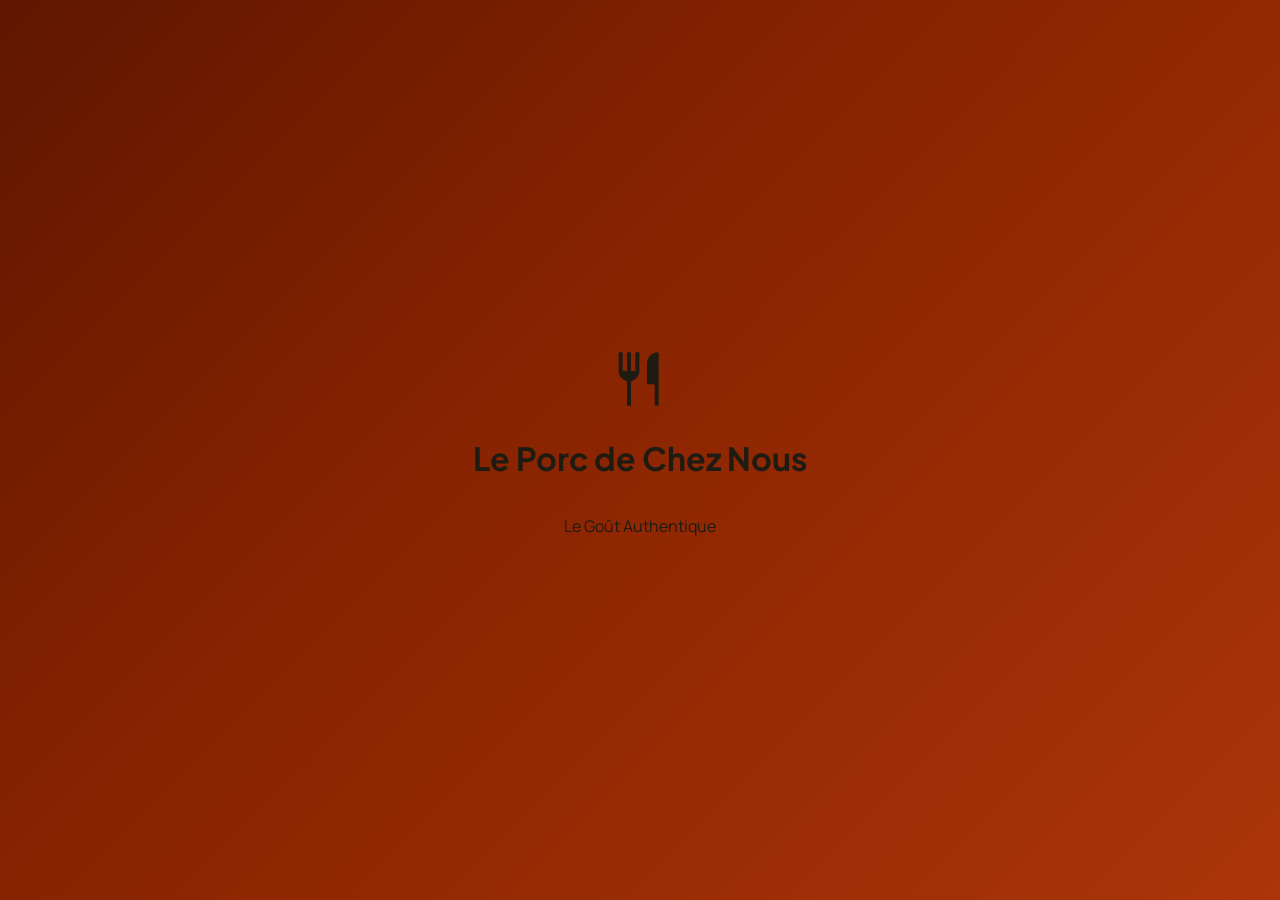
==== index.html @ 61e71902 "🚀 Le Porc de Chez Nous — Site e-commerce complet - Page d'accueil avec vidéo hero, preuve sociale - " ====
<!DOCTYPE html>
<html class="light" lang="fr">
<head>
<meta charset="utf-8"/>
<meta content="width=device-width, initial-scale=1.0, viewport-fit=cover" name="viewport"/>
<title>Le Porc de Chez Nous — Restaurant de Porc Grillé à Abidjan | Livraison Rapide</title>
<meta name="description" content="Le Porc de Chez Nous, le meilleur restaurant de viande de porc à Abidjan. Porc grillé, braisé, frit. Commandez en ligne et faites-vous livrer en 45 min."/>
<meta name="keywords" content="porc grillé Abidjan, restaurant porc, braisé, frit, livraison Abidjan, Le Porc de Chez Nous, cuisine ivoirienne"/>
<meta name="author" content="Le Porc de Chez Nous"/>
<meta name="robots" content="index, follow"/>
<link rel="canonical" href="https://leporcdenouci.ci"/>

<!-- Open Graph / Facebook -->
<meta property="og:type" content="website"/>
<meta property="og:url" content="https://leporcdenouci.ci"/>
<meta property="og:title" content="Le Porc de Chez Nous — Le Meilleur Porc Grillé d'Abidjan"/>
<meta property="og:description" content="Commandez nos spécialités de porc grillé, braisé et frit. Livraison rapide à Abidjan."/>
<meta property="og:image" content="https://lh3.googleusercontent.com/aida-public/[base64]"/>
<meta property="og:locale" content="fr_CI"/>

<!-- Twitter Card -->
<meta name="twitter:card" content="summary_large_image"/>
<meta name="twitter:title" content="Le Porc de Chez Nous — Le Meilleur Porc Grillé d'Abidjan"/>
<meta name="twitter:description" content="Commandez nos spécialités de porc grillé, braisé et frit. Livraison rapide à Abidjan."/>

<!-- PWA -->
<link rel="manifest" href="manifest.json"/>
<meta name="theme-color" content="#5f1600"/>
<meta name="apple-mobile-web-app-capable" content="yes"/>
<meta name="apple-mobile-web-app-status-bar-style" content="black-translucent"/>
<link rel="apple-touch-icon" href="data:image/svg+xml,<svg xmlns='http://www.w3.org/2000/svg' viewBox='0 0 100 100'><text y='.9em' font-size='90'>🍖</text></svg>"/>
<link rel="icon" type="image/svg+xml" href="data:image/svg+xml,<svg xmlns='http://www.w3.org/2000/svg' viewBox='0 0 100 100'><text y='.9em' font-size='90'>🍖</text></svg>"/>

<!-- Preconnect -->
<link rel="preconnect" href="https://fonts.googleapis.com"/>
<link rel="preconnect" href="https://fonts.gstatic.com" crossorigin/>
<link rel="preconnect" href="https://lh3.googleusercontent.com"/>
<link rel="preconnect" href="https://images.unsplash.com"/>

<link href="https://fonts.googleapis.com/css2?family=Plus+Jakarta+Sans:wght@400;500;600;700;800&family=Manrope:wght@400;500;600;700&display=swap" rel="stylesheet"/>
<link href="https://fonts.googleapis.com/css2?family=Material+Symbols+Outlined:wght,FILL@100..700,0..1&display=swap" rel="stylesheet"/>
<script src="https://cdn.tailwindcss.com?plugins=forms,container-queries"></script>
<script>
tailwind.config = {
  darkMode: "class",
  theme: {
    extend: {
      colors: {
        "on-secondary-fixed": "#2b1613", "surface-container-low": "#fbf3e4",
        "on-surface": "#1e1b13", "outline": "#827470", "on-secondary": "#ffffff",
        "primary": "#5f1600", "inverse-primary": "#ffb59f", "tertiary": "#47281e",
        "outline-variant": "#d4c3be", "secondary-fixed": "#ffdad4", "error-container": "#ffdad6",
        "secondary": "#745853", "on-primary-fixed-variant": "#852300",
        "on-primary": "#ffffff", "on-tertiary": "#ffffff", "surface-dim": "#e1d9cb",
        "on-tertiary-container": "#daaa9b", "on-secondary-container": "#795c57",
        "surface-container": "#f5edde", "secondary-fixed-dim": "#e3beb8",
        "primary-fixed": "#ffdbd0", "surface-bright": "#fff8ef",
        "on-primary-container": "#ff9b7d", "primary-container": "#862300",
        "on-tertiary-fixed-variant": "#613e33", "surface": "#fff8ef",
        "inverse-surface": "#343026", "on-error-container": "#93000a",
        "primary-fixed-dim": "#ffb59f", "tertiary-container": "#613e33",
        "tertiary-fixed": "#ffdbd0", "surface-container-lowest": "#ffffff",
        "tertiary-fixed-dim": "#edbbac", "on-tertiary-fixed": "#2f140b",
        "on-background": "#1e1b13", "on-secondary-fixed-variant": "#5b403c",
        "secondary-container": "#fed7d0", "surface-tint": "#ac3509",
        "inverse-on-surface": "#f8f0e1", "surface-variant": "#e9e2d3",
        "on-surface-variant": "#504441", "on-primary-fixed": "#3a0a00",
        "background": "#fff8ef", "error": "#ba1a1a", "on-error": "#ffffff",
        "surface-container-highest": "#e9e2d3", "surface-container-high": "#efe7d9",
        "success": "#2e7d32"
      },
      borderRadius: { DEFAULT: "1rem", lg: "2rem", xl: "3rem", full: "9999px" },
      fontFamily: { headline: ["Plus Jakarta Sans"], body: ["Manrope"], label: ["Manrope"] }
    }
  }
}
</script>

<!-- Structured Data -->
<script type="application/ld+json">
{"@context":"https://schema.org","@type":"Restaurant","name":"Le Porc de Chez Nous","description":"Le meilleur restaurant de viande de porc à Abidjan","url":"https://leporcdenouci.ci","servesCuisine":["Cuisine Ivoirienne","Porc Grillé","Braisé"],"address":{"@type":"PostalAddress","addressLocality":"Abidjan","addressCountry":"CI"},"priceRange":"$$","openingHours":"Mo-Su 10:00-22:00"}
</script>

<style>
  .material-symbols-outlined { font-variation-settings: 'FILL' 0, 'wght' 400, 'GRAD' 0, 'opsz' 24; }
  .glass { background: rgba(255, 248, 239, 0.35); backdrop-filter: blur(24px); -webkit-backdrop-filter: blur(24px); border: 1px solid rgba(255, 255, 255, 0.3); }
  .glass-dark { background: rgba(255, 255, 255, 0.1); backdrop-filter: blur(20px); border: 1px solid rgba(255, 255, 255, 0.2); }
  .hero-gradient { background: radial-gradient(circle at top right, rgba(134, 35, 0, 0.15), transparent 60%); }
  .page { display: none; }
  .page.active { display: block; }
  .page-transition { animation: pageIn 0.45s cubic-bezier(0.22, 1, 0.36, 1) forwards; }
  @keyframes pageIn { from { opacity: 0; transform: translateY(24px); } to { opacity: 1; transform: translateY(0); } }
  @keyframes fadeIn { from { opacity: 0; } to { opacity: 1; } }
  @keyframes slideUp { from { opacity: 0; transform: translateY(40px); } to { opacity: 1; transform: translateY(0); } }
  @keyframes pulse-glow { 0%, 100% { box-shadow: 0 0 15px rgba(172, 53, 9, 0.3); } 50% { box-shadow: 0 0 30px rgba(172, 53, 9, 0.6); } }
  @keyframes shimmer { 0% { background-position: -200% 0; } 100% { background-position: 200% 0; } }
  @keyframes bounceIn { 0% { transform: scale(0); } 50% { transform: scale(1.15); } 100% { transform: scale(1); } }
  @keyframes float { 0%, 100% { transform: translateY(0); } 50% { transform: translateY(-6px); } }
  @keyframes progressBar { from { width: 100%; } to { width: 0%; } }
  @keyframes splash-logo { 0% { transform: scale(0.5) rotate(-10deg); opacity: 0; } 50% { transform: scale(1.1) rotate(2deg); opacity: 1; } 100% { transform: scale(1) rotate(0deg); opacity: 1; } }
  @keyframes splash-text { 0% { transform: translateY(30px); opacity: 0; } 100% { transform: translateY(0); opacity: 1; } }
  @keyframes splash-out { 0% { opacity: 1; } 100% { opacity: 0; pointer-events: none; } }
  @keyframes checkmark { 0% { transform: scale(0) rotate(-45deg); opacity: 0; } 50% { transform: scale(1.2) rotate(0deg); } 100% { transform: scale(1) rotate(0deg); opacity: 1; } }
  .animate-slide-up { animation: slideUp 0.6s cubic-bezier(0.22, 1, 0.36, 1) forwards; }
  .animate-fade-in { animation: fadeIn 0.5s ease forwards; }
  .skeleton { background: linear-gradient(90deg, #efe7d9 25%, #f5edde 50%, #efe7d9 75%); background-size: 200% 100%; animation: shimmer 1.5s infinite; border-radius: 0.75rem; }
  .no-scrollbar::-webkit-scrollbar { display: none; }
  .no-scrollbar { -ms-overflow-style: none; scrollbar-width: none; }
  body { font-family: 'Manrope', sans-serif; background-color: #fff8ef; color: #1e1b13; overflow-x: hidden; }
  h1, h2, h3, h4 { font-family: 'Plus Jakarta Sans', sans-serif; }
  *:focus-visible { outline: 3px solid #ac3509; outline-offset: 2px; border-radius: 4px; }

  .toast { position: fixed; bottom: 100px; left: 50%; transform: translateX(-50%) translateY(20px); background: #343026; color: #fff; padding: 14px 28px; border-radius: 9999px; font-weight: 600; font-size: 14px; z-index: 9999; opacity: 0; transition: all 0.4s cubic-bezier(0.22, 1, 0.36, 1); pointer-events: none; white-space: nowrap; box-shadow: 0 12px 40px rgba(30,27,19,0.25); }
  .toast.show { opacity: 1; transform: translateX(-50%) translateY(0); }

  .badge { position: absolute; top: 12px; left: 12px; z-index: 5; padding: 4px 12px; border-radius: 9999px; font-size: 11px; font-weight: 800; letter-spacing: 0.5px; text-transform: uppercase; backdrop-filter: blur(8px); }
  .badge-fire { background: rgba(172,53,9,0.9); color: #fff; }
  .badge-new { background: rgba(71,40,30,0.85); color: #ffdbd0; }
  .badge-promo { background: rgba(255,181,159,0.95); color: #3a0a00; }

  .whatsapp-fab { position: fixed; bottom: 90px; right: 20px; z-index: 100; width: 56px; height: 56px; border-radius: 50%; background: #25D366; color: white; display: flex; align-items: center; justify-content: center; box-shadow: 0 4px 20px rgba(37,211,102,0.4); transition: all 0.3s ease; animation: float 3s ease-in-out infinite; }
  .whatsapp-fab:hover { transform: scale(1.1); }
  .whatsapp-fab svg { width: 28px; height: 28px; fill: white; }

  .promo-timer { background: linear-gradient(135deg, #5f1600, #ac3509); color: white; text-align: center; padding: 8px 16px; font-size: 13px; font-weight: 700; }
  .social-proof { display: flex; align-items: center; gap: 6px; font-size: 12px; color: #504441; font-weight: 600; }
  .social-proof .dot { width: 6px; height: 6px; border-radius: 50%; background: #25D366; animation: pulse-glow 2s infinite; }
  .cart-pop { animation: bounceIn 0.4s cubic-bezier(0.68, -0.55, 0.27, 1.55); }
  .product-card { transition: all 0.4s cubic-bezier(0.22, 1, 0.36, 1); }
  .product-card:hover { transform: translateY(-4px); box-shadow: 0 24px 48px rgba(30,27,19,0.12); }

  #splashscreen { position: fixed; inset: 0; z-index: 99999; background: linear-gradient(135deg, #5f1600 0%, #862300 40%, #ac3509 100%); display: flex; flex-direction: column; align-items: center; justify-content: center; transition: opacity 0.6s ease; }
  #splashscreen.hide { animation: splash-out 0.6s ease forwards; }

  /* Accompagnement selector */
  .accomp-card { border: 2px solid transparent; transition: all 0.3s ease; cursor: pointer; }
  .accomp-card.selected { border-color: #ac3509; background: rgba(172,53,9,0.08); transform: scale(1.03); }
  .accomp-card .check-icon { display: none; }
  .accomp-card.selected .check-icon { display: flex; }

  /* Order confirmation screen */
  .order-success-icon { animation: checkmark 0.8s cubic-bezier(0.22, 1, 0.36, 1) 0.2s both; }
</style>
</head>
<body class="min-h-screen antialiased">

<!-- SKIP NAV -->
<a href="#main-content" class="sr-only focus:not-sr-only focus:fixed focus:top-4 focus:left-4 focus:z-[99999] focus:bg-primary focus:text-white focus:px-6 focus:py-3 focus:rounded-full focus:font-bold">Aller au contenu principal</a>

<!-- SPLASHSCREEN -->
<div id="splashscreen" role="status" aria-label="Chargement de Le Porc de Chez Nous">
  <div style="animation: splash-logo 0.8s cubic-bezier(0.22, 1, 0.36, 1) forwards;">
    <span class="material-symbols-outlined text-white" style="font-size: 64px; font-variation-settings: 'FILL' 1;">restaurant</span>
  </div>
  <h1 style="animation: splash-text 0.6s 0.4s cubic-bezier(0.22, 1, 0.36, 1) both;" class="font-headline text-white text-4xl font-extrabold tracking-tight mt-4">Le Porc de Chez Nous</h1>
  <p style="animation: splash-text 0.6s 0.6s cubic-bezier(0.22, 1, 0.36, 1) both;" class="text-white/70 text-sm font-medium mt-2 tracking-widest uppercase">Le Goût Authentique</p>
  <div style="animation: splash-text 0.6s 0.8s cubic-bezier(0.22, 1, 0.36, 1) both;" class="mt-8 w-32 h-1 bg-white/20 rounded-full overflow-hidden">
    <div class="h-full bg-white/80 rounded-full" style="animation: progressBar 2s 0.5s linear forwards; width: 100%;"></div>
  </div>
</div>

<!-- TOAST -->
<div id="toast" class="toast" role="alert" aria-live="polite"></div>

<!-- WHATSAPP FAB -->
<a href="https://wa.me/2250700000000" target="_blank" rel="noopener noreferrer" class="whatsapp-fab" aria-label="Nous contacter sur WhatsApp" id="whatsapp-fab">
  <svg viewBox="0 0 24 24" xmlns="http://www.w3.org/2000/svg"><path d="M17.472 14.382c-.297-.149-1.758-.867-2.03-.967-.273-.099-.471-.148-.67.15-.197.297-.767.966-.94 1.164-.173.199-.347.223-.644.075-.297-.15-1.255-.463-2.39-1.475-.883-.788-1.48-1.761-1.653-2.059-.173-.297-.018-.458.13-.606.134-.133.298-.347.446-.52.149-.174.198-.298.298-.497.099-.198.05-.371-.025-.52-.075-.149-.669-1.612-.916-2.207-.242-.579-.487-.5-.669-.51-.173-.008-.371-.01-.57-.01-.198 0-.52.074-.792.372-.272.297-1.04 1.016-1.04 2.479 0 1.462 1.065 2.875 1.213 3.074.149.198 2.096 3.2 5.077 4.487.709.306 1.262.489 1.694.625.712.227 1.36.195 1.871.118.571-.085 1.758-.719 2.006-1.413.248-.694.248-1.289.173-1.413-.074-.124-.272-.198-.57-.347m-5.421 7.403h-.004a9.87 9.87 0 01-5.031-1.378l-.361-.214-3.741.982.998-3.648-.235-.374a9.86 9.86 0 01-1.51-5.26c.001-5.45 4.436-9.884 9.888-9.884 2.64 0 5.122 1.03 6.988 2.898a9.825 9.825 0 012.893 6.994c-.003 5.45-4.437 9.884-9.885 9.884m8.413-18.297A11.815 11.815 0 0012.05 0C5.495 0 .16 5.335.157 11.892c0 2.096.547 4.142 1.588 5.945L.057 24l6.305-1.654a11.882 11.882 0 005.683 1.448h.005c6.554 0 11.89-5.335 11.893-11.893a11.821 11.821 0 00-3.48-8.413z"/></svg>
</a>

<!-- ═══════════════════════════════════════════ -->
<!-- PAGE 1: BIENVENUE -->
<!-- ═══════════════════════════════════════════ -->
<div id="page-welcome" class="page active">
  <main class="relative h-screen w-full flex flex-col justify-end overflow-hidden" id="main-content" role="main">
    <div class="absolute inset-0 z-0">
      <video autoplay muted loop playsinline class="w-full h-full object-cover" poster="">
        <source src="premier visuel /2026-01-12_@news_adresses_7594515509538819350.mp4" type="video/mp4"/>
      </video>
      <div class="absolute inset-0 bg-gradient-to-b from-[#1e1b13]/40 via-transparent to-[#1e1b13]/70"></div>
      <div class="absolute inset-0 hero-gradient"></div>
    </div>
    <div class="absolute top-12 left-0 w-full px-8 z-10 flex flex-col items-center animate-fade-in">
      <div class="flex items-center gap-2 mb-2">
        <span class="material-symbols-outlined text-surface-tint" style="font-variation-settings: 'FILL' 1;" aria-hidden="true">restaurant</span>
        <span class="font-headline font-extrabold text-2xl tracking-tighter text-white drop-shadow-lg">Le Porc de Chez Nous</span>
      </div>
      <div class="h-[2px] w-12 bg-surface-tint rounded-full opacity-60" aria-hidden="true"></div>
    </div>
    <div class="relative z-20 px-6 pb-12 animate-slide-up">
      <div class="glass rounded-lg p-8 shadow-[0_32px_64px_rgba(30,27,19,0.15)] flex flex-col items-center text-center max-w-lg mx-auto">
        <h1 class="font-headline text-[2.5rem] md:text-[2.75rem] leading-[1.1] font-extrabold text-on-surface tracking-tight mb-4">
          Savourez la <span class="text-surface-tint">Meilleure</span> Viande de Porc d'Abidjan !
        </h1>
        <p class="font-body text-lg text-on-surface-variant/90 leading-relaxed mb-6 max-w-[320px]">
          Découvrez nos spécialités de porc grillé, braisé et frit. Commandez et faites-vous livrer.
        </p>
        <div class="flex items-center gap-3 mb-8">
          <div class="flex -space-x-2">
            <div class="w-8 h-8 rounded-full bg-primary-container border-2 border-white flex items-center justify-center text-xs text-white font-bold">A</div>
            <div class="w-8 h-8 rounded-full bg-tertiary border-2 border-white flex items-center justify-center text-xs text-white font-bold">K</div>
            <div class="w-8 h-8 rounded-full bg-surface-tint border-2 border-white flex items-center justify-center text-xs text-white font-bold">M</div>
          </div>
          <div class="text-left">
            <p class="text-sm font-bold text-on-surface">+1 200 clients satisfaits</p>
            <div class="flex items-center gap-1">
              <span class="text-surface-tint text-xs">★★★★★</span>
              <span class="text-xs text-on-surface-variant">4.8/5</span>
            </div>
          </div>
        </div>
        <button onclick="navigateTo('shop')" class="group relative w-full overflow-hidden rounded-full bg-surface-tint py-5 px-8 flex items-center justify-center transition-all duration-300 active:scale-95 shadow-lg shadow-surface-tint/20">
          <span class="font-label font-bold text-lg text-on-primary mr-2">Commander</span>
          <span class="material-symbols-outlined text-on-primary group-hover:translate-x-1 transition-transform" aria-hidden="true">arrow_forward</span>
          <div class="absolute inset-0 -translate-x-full group-hover:translate-x-full transition-transform duration-700 bg-gradient-to-r from-transparent via-white/20 to-transparent" aria-hidden="true"></div>
        </button>
        <div class="mt-6">
          <button onclick="navigateTo('shop')" class="font-label text-sm font-semibold text-on-surface opacity-70 hover:opacity-100 transition-opacity uppercase tracking-widest">Voir le menu</button>
        </div>
      </div>
    </div>
    <div class="absolute bottom-[-10%] right-[-10%] w-64 h-64 bg-surface-tint/10 rounded-full blur-[100px] z-10 pointer-events-none" aria-hidden="true"></div>
    <div class="absolute top-[20%] left-[-5%] w-48 h-48 bg-primary-container/10 rounded-full blur-[80px] z-10 pointer-events-none" aria-hidden="true"></div>
  </main>
</div>

<!-- ═══════════════════════════════════════════ -->
<!-- PAGE 2: BOUTIQUE (SHOP) — SANS VIDE, SANS AVATAR -->
<!-- ═══════════════════════════════════════════ -->
<div id="page-shop" class="page">
  <!-- Promo Timer Bar collé en haut -->
  <div class="promo-timer" id="promo-bar" role="status">
    <div class="flex items-center justify-center gap-2 flex-wrap">
      <span class="material-symbols-outlined text-sm" aria-hidden="true">timer</span>
      <span>🔥 Offre Spéciale — <strong id="promo-countdown">02:30:00</strong> restantes — <strong>-30% Pack Famille</strong></span>
    </div>
  </div>

  <!-- Header SANS avatar -->
  <header class="sticky top-0 z-50 flex justify-between items-center px-6 py-3 bg-[#fff8ef]/80 backdrop-blur-[20px] shadow-[0_4px_32px_rgba(30,27,19,0.06)]" role="banner">
    <div class="flex items-center gap-3">
      <button onclick="navigateTo('welcome')" class="w-10 h-10 flex items-center justify-center rounded-full text-primary hover:bg-surface-container/50 transition-colors active:scale-95" aria-label="Retour accueil">
        <span class="material-symbols-outlined" aria-hidden="true">arrow_back</span>
      </button>
      <h1 class="text-xl font-extrabold text-primary font-headline tracking-tight">Le Porc de Chez Nous</h1>
    </div>
    <button onclick="navigateTo('cart')" class="relative w-10 h-10 flex items-center justify-center rounded-full hover:bg-surface-container/50 transition-colors" aria-label="Voir le panier">
      <span class="material-symbols-outlined text-primary" aria-hidden="true">shopping_bag</span>
      <span id="cart-badge-shop" class="absolute -top-1 -right-1 w-5 h-5 bg-surface-tint text-white text-[10px] font-bold rounded-full flex items-center justify-center hidden">0</span>
    </button>
  </header>

  <main class="pb-32 px-6 max-w-7xl mx-auto" role="main">
    <!-- Hero Banner -->
    <section class="relative w-full h-[220px] md:h-[380px] rounded-lg overflow-hidden mb-6 mt-4 shadow-2xl" aria-label="Promotion">
      <img class="absolute inset-0 w-full h-full object-cover" src="https://lh3.googleusercontent.com/aida-public/[base64]" alt="Promotion Pack Famille" loading="lazy" decoding="async"/>
      <div class="absolute inset-0 bg-gradient-to-r from-primary-container/80 to-transparent"></div>
      <div class="absolute inset-0 flex flex-col justify-center p-8 md:p-16">
        <div class="glass-dark max-w-md p-6 md:p-8 rounded-lg">
          <span class="text-white/80 font-bold tracking-widest text-xs uppercase mb-2 block">Offre Spéciale Week-end</span>
          <h2 class="text-white text-4xl md:text-7xl font-extrabold font-headline leading-none mb-4">-30%</h2>
          <p class="text-white/90 text-base md:text-lg font-medium mb-6">Pack Famille : Porc Braisé + Frit + Attiéké à prix réduit !</p>
        </div>
      </div>
    </section>

    <!-- Social Proof + Livraison -->
    <div class="flex items-center justify-between mb-6 px-2 py-3 bg-surface-container/50 rounded-xl">
      <div class="social-proof"><span class="dot" aria-hidden="true"></span><span>42 commandes aujourd'hui</span></div>
      <div class="flex items-center gap-1 text-sm font-bold text-primary">
        <span class="material-symbols-outlined text-sm" aria-hidden="true">delivery_dining</span><span>Livré en ~45 min</span>
      </div>
    </div>

    <!-- Search -->
    <div class="mb-6">
      <div class="flex items-center bg-surface-container rounded-xl px-4 py-3 gap-3">
        <span class="material-symbols-outlined text-outline" aria-hidden="true">search</span>
        <input id="search-input" oninput="filterProducts()" class="bg-transparent border-none focus:ring-0 text-base font-medium w-full placeholder:text-outline" placeholder="Rechercher un plat..." type="search" aria-label="Rechercher un plat"/>
      </div>
    </div>

    <!-- Categories -->
    <section class="mb-8" aria-label="Catégories">
      <h3 class="text-xl font-bold font-headline text-on-surface mb-4">Catégories</h3>
      <div class="flex gap-3 overflow-x-auto pb-3 no-scrollbar" id="category-filters" role="tablist">
        <button onclick="filterCategory('all')" data-cat="all" role="tab" aria-selected="true" class="cat-btn flex-shrink-0 px-6 py-2.5 bg-primary text-white rounded-full font-bold shadow-lg shadow-primary/20 transition-all active:scale-95 text-sm">Tout</button>
        <button onclick="filterCategory('braise')" data-cat="braise" role="tab" aria-selected="false" class="cat-btn flex-shrink-0 px-6 py-2.5 bg-surface-container-high text-on-surface-variant rounded-full font-semibold text-sm">Braisé</button>
        <button onclick="filterCategory('frit')" data-cat="frit" role="tab" aria-selected="false" class="cat-btn flex-shrink-0 px-6 py-2.5 bg-surface-container-high text-on-surface-variant rounded-full font-semibold text-sm">Frit au four</button>
        <button onclick="filterCategory('saute')" data-cat="saute" role="tab" aria-selected="false" class="cat-btn flex-shrink-0 px-6 py-2.5 bg-surface-container-high text-on-surface-variant rounded-full font-semibold text-sm">Sauté</button>
        <button onclick="filterCategory('accompagnements')" data-cat="accompagnements" role="tab" aria-selected="false" class="cat-btn flex-shrink-0 px-6 py-2.5 bg-surface-container-high text-on-surface-variant rounded-full font-semibold text-sm">Accompagnements</button>
        <button onclick="filterCategory('boissons')" data-cat="boissons" role="tab" aria-selected="false" class="cat-btn flex-shrink-0 px-6 py-2.5 bg-surface-container-high text-on-surface-variant rounded-full font-semibold text-sm">Boissons</button>
      </div>
    </section>

    <!-- Products -->
    <section id="product-grid" class="grid grid-cols-1 sm:grid-cols-2 lg:grid-cols-3 xl:grid-cols-4 gap-6" role="list" aria-label="Liste des plats"></section>
  </main>

  <!-- Bottom Nav -->
  <nav class="md:hidden fixed bottom-0 left-0 w-full z-50 flex justify-around items-center px-4 pt-3 pb-8 bg-[#fff8ef]/10 backdrop-blur-[20px] rounded-t-[2rem] border-t border-white/20 shadow-[0_-8px_48px_rgba(30,27,19,0.08)]" role="navigation" aria-label="Navigation">
    <button onclick="navigateTo('welcome')" class="flex flex-col items-center justify-center text-tertiary opacity-60 hover:opacity-100 transition-opacity">
      <span class="material-symbols-outlined" aria-hidden="true">home</span><span class="text-[11px] font-semibold">Accueil</span>
    </button>
    <button onclick="navigateTo('shop')" class="flex flex-col items-center justify-center text-tertiary opacity-60 hover:opacity-100 transition-opacity">
      <span class="material-symbols-outlined" aria-hidden="true">restaurant_menu</span><span class="text-[11px] font-semibold">Menu</span>
    </button>
    <button onclick="navigateTo('cart')" class="relative flex flex-col items-center justify-center text-tertiary opacity-60 hover:opacity-100 transition-opacity">
      <span class="material-symbols-outlined" aria-hidden="true">shopping_bag</span><span class="text-[11px] font-semibold">Panier</span>
      <span id="cart-badge-nav" class="absolute -top-1 right-1 w-4 h-4 bg-surface-tint text-white text-[9px] font-bold rounded-full flex items-center justify-center hidden">0</span>
    </button>
  </nav>
</div>

<!-- ═══════════════════════════════════════════ -->
<!-- PAGE 3: DÉTAIL + CHOIX ACCOMPAGNEMENT -->
<!-- ═══════════════════════════════════════════ -->
<div id="page-detail" class="page">
  <header class="sticky top-0 z-50 flex justify-between items-center px-6 py-3 bg-[#fff8ef]/80 backdrop-blur-[20px] shadow-[0_4px_32px_rgba(30,27,19,0.06)]" role="banner">
    <div class="flex items-center gap-3">
      <button onclick="navigateTo('shop')" class="w-10 h-10 flex items-center justify-center rounded-full hover:bg-surface-container/50 transition-colors active:scale-95" aria-label="Retour au menu">
        <span class="material-symbols-outlined text-primary" aria-hidden="true">arrow_back</span>
      </button>
      <span class="text-xl font-extrabold text-primary tracking-tight font-headline">Détails</span>
    </div>
    <button onclick="navigateTo('cart')" class="relative w-10 h-10 flex items-center justify-center rounded-full hover:bg-surface-container/50 transition-colors" aria-label="Voir le panier">
      <span class="material-symbols-outlined text-primary" aria-hidden="true">shopping_bag</span>
      <span id="cart-badge-detail" class="absolute -top-1 -right-1 w-5 h-5 bg-surface-tint text-white text-[10px] font-bold rounded-full flex items-center justify-center hidden">0</span>
    </button>
  </header>

  <main class="min-h-screen pb-40" role="main">
    <!-- Hero Image -->
    <section class="relative h-[350px] md:h-[450px] w-full overflow-hidden">
      <img id="detail-image" class="w-full h-full object-cover" src="" alt="Photo du plat" loading="lazy" decoding="async"/>
      <div class="absolute inset-0 bg-gradient-to-t from-background via-transparent to-transparent" aria-hidden="true"></div>
    </section>

    <div class="px-6 -mt-24 relative z-10 max-w-4xl mx-auto">
      <div class="glass rounded-lg p-6 md:p-8 shadow-[0_32px_64px_rgba(30,27,19,0.12)]">
        <!-- Product Info -->
        <div class="flex justify-between items-start mb-4">
          <div>
            <h1 id="detail-name" class="text-2xl md:text-3xl font-extrabold font-headline text-on-surface tracking-tight mb-1"></h1>
            <div class="flex items-center gap-2">
              <span class="material-symbols-outlined text-surface-tint text-sm" style="font-variation-settings: 'FILL' 1;" aria-hidden="true">star</span>
              <span id="detail-rating" class="text-sm font-bold"></span>
              <span class="text-xs text-on-surface-variant">•</span>
              <span id="detail-orders-text" class="text-xs text-on-surface-variant"></span>
            </div>
          </div>
          <span id="detail-price" class="text-2xl font-extrabold font-headline text-primary"></span>
        </div>
        <p id="detail-desc" class="text-on-surface-variant leading-relaxed mb-6 text-sm md:text-base"></p>

        <!-- Infos rapides -->
        <div class="grid grid-cols-4 gap-3 mb-6">
          <div class="p-3 rounded-lg bg-surface-container/50 flex flex-col items-center gap-1 border border-white/30">
            <span class="material-symbols-outlined text-primary text-lg" aria-hidden="true">local_fire_department</span>
            <span class="text-[9px] font-bold uppercase tracking-wider opacity-60">Cuisson</span>
            <span class="font-bold text-xs">Bien cuit</span>
          </div>
          <div class="p-3 rounded-lg bg-surface-container/50 flex flex-col items-center gap-1 border border-white/30">
            <span class="material-symbols-outlined text-primary text-lg" aria-hidden="true">pepper</span>
            <span class="text-[9px] font-bold uppercase tracking-wider opacity-60">Piment</span>
            <span class="font-bold text-xs">À part</span>
          </div>
          <div class="p-3 rounded-lg bg-surface-container/50 flex flex-col items-center gap-1 border border-white/30">
            <span class="material-symbols-outlined text-primary text-lg" aria-hidden="true">restaurant</span>
            <span class="text-[9px] font-bold uppercase tracking-wider opacity-60">Couverts</span>
            <span class="font-bold text-xs">Inclus</span>
          </div>
          <div class="p-3 rounded-lg bg-surface-container/50 flex flex-col items-center gap-1 border border-white/30">
            <span class="material-symbols-outlined text-primary text-lg" aria-hidden="true">timer</span>
            <span class="text-[9px] font-bold uppercase tracking-wider opacity-60">Prépa</span>
            <span class="font-bold text-xs">~15 min</span>
          </div>
        </div>

        <!-- ★ ACCOMPAGNEMENT (remplace "Portion") -->
        <div class="space-y-4" id="accomp-section">
          <h3 class="font-headline font-bold text-lg flex items-center gap-2">
            <span class="material-symbols-outlined text-primary" aria-hidden="true">lunch_dining</span> Choisir un accompagnement
          </h3>
          <div class="grid grid-cols-2 gap-3" id="accomp-grid">
            <!-- Populated by JS -->
          </div>
        </div>
      </div>
    </div>
  </main>

  <!-- Bottom Action: Quantité + Continuer -->
  <div class="fixed bottom-0 left-0 w-full z-50 bg-[#fff8ef]/10 backdrop-blur-[20px] shadow-[0_-8px_48px_rgba(30,27,19,0.08)] rounded-t-[2rem] border-t border-white/20 p-6">
    <div class="max-w-4xl mx-auto flex items-center gap-4">
      <div class="flex items-center bg-surface-container-highest rounded-full px-3 py-2" role="group" aria-label="Quantité">
        <button onclick="changeDetailQty(-1)" class="w-10 h-10 flex items-center justify-center text-primary active:scale-75 transition-transform" aria-label="Diminuer"><span class="material-symbols-outlined" aria-hidden="true">remove</span></button>
        <span id="detail-qty" class="px-4 font-bold text-lg" aria-live="polite">1</span>
        <button onclick="changeDetailQty(1)" class="w-10 h-10 flex items-center justify-center text-primary active:scale-75 transition-transform" aria-label="Augmenter"><span class="material-symbols-outlined" aria-hidden="true">add</span></button>
      </div>
      <button onclick="goToCheckout()" id="btn-continue" class="flex-1 bg-primary text-white font-headline font-bold text-lg py-4 rounded-full shadow-[0_16px_32px_rgba(95,22,0,0.3)] hover:opacity-90 active:scale-[0.98] transition-all flex items-center justify-center gap-3">
        Continuer
        <span class="material-symbols-outlined" aria-hidden="true">arrow_forward</span>
      </button>
    </div>
  </div>
</div>

<!-- ═══════════════════════════════════════════ -->
<!-- PAGE 4: PANIER (CART) -->
<!-- ═══════════════════════════════════════════ -->
<div id="page-cart" class="page">
  <header class="sticky top-0 z-50 flex justify-between items-center px-6 py-3 bg-[#fff8ef]/80 backdrop-blur-[20px] shadow-[0_4px_32px_rgba(30,27,19,0.06)]">
    <div class="flex items-center gap-3">
      <button onclick="navigateTo('shop')" class="w-10 h-10 flex items-center justify-center rounded-full hover:bg-surface-container/50 transition-colors" aria-label="Retour">
        <span class="material-symbols-outlined text-primary" aria-hidden="true">arrow_back</span>
      </button>
      <h1 class="text-xl font-extrabold text-primary tracking-tight font-headline">Mon Panier</h1>
    </div>
  </header>
  <main class="px-6 max-w-2xl mx-auto pb-80 pt-4" role="main">
    <div class="flex items-baseline justify-between mb-6">
      <h2 class="text-2xl font-extrabold text-on-surface tracking-tight">Votre Panier</h2>
      <span id="cart-count-label" class="text-on-surface-variant font-medium text-sm" aria-live="polite">(0 articles)</span>
    </div>
    <div id="cart-items-container" class="space-y-4" role="list"></div>
    <div id="cart-empty" class="hidden flex-col items-center justify-center py-16 text-center">
      <span class="material-symbols-outlined text-5xl text-outline-variant mb-4" aria-hidden="true">shopping_cart</span>
      <h3 class="font-headline font-bold text-lg text-on-surface mb-2">Votre panier est vide</h3>
      <p class="text-on-surface-variant text-sm mb-6">Découvrez notre délicieuse sélection de porc.</p>
      <button onclick="navigateTo('shop')" class="bg-primary text-white px-8 py-3 rounded-full font-bold active:scale-95 transition-all">Voir le Menu</button>
    </div>
  </main>
  <section id="cart-summary" class="fixed bottom-0 left-0 w-full px-6 pb-8 pt-5 z-40 bg-[#fff8ef]/10 backdrop-blur-[20px] rounded-t-[2rem] border-t border-white/20 shadow-[0_-8px_48px_rgba(30,27,19,0.08)]">
    <div class="max-w-2xl mx-auto space-y-2">
      <div class="flex justify-between items-center text-on-surface-variant px-2 text-sm"><span>Sous-total</span><span id="cart-subtotal" class="font-bold">0 FCFA</span></div>
      <div class="flex justify-between items-center text-on-surface-variant px-2 text-sm"><span>Emballage</span><span class="font-bold">500 FCFA</span></div>
      <div class="pt-2 mb-3 border-t border-[#1e1b13]/5 flex justify-between items-center px-2">
        <span class="text-lg font-extrabold text-on-surface">Total</span>
        <span id="cart-total" class="text-xl font-extrabold text-primary" aria-live="polite">500 FCFA</span>
      </div>
      <button onclick="navigateTo('checkout')" class="w-full bg-primary text-white py-4 rounded-full font-bold text-lg shadow-[0_12px_24px_rgba(95,22,0,0.25)] active:scale-95 transition-all flex items-center justify-center gap-3">
        <span>Passer la commande</span><span class="material-symbols-outlined" aria-hidden="true">arrow_forward</span>
      </button>
    </div>
  </section>
</div>

<!-- ═══════════════════════════════════════════ -->
<!-- PAGE 5: CHECKOUT — Infos Client -->
<!-- ═══════════════════════════════════════════ -->
<div id="page-checkout" class="page">
  <header class="sticky top-0 z-50 flex justify-between items-center px-6 py-3 bg-[#fff8ef]/80 backdrop-blur-[20px] shadow-[0_4px_32px_rgba(30,27,19,0.06)]">
    <div class="flex items-center gap-3">
      <button onclick="navigateTo('cart')" class="p-2 rounded-full hover:bg-surface-container/50 transition-colors" aria-label="Retour">
        <span class="material-symbols-outlined text-primary" aria-hidden="true">arrow_back</span>
      </button>
      <h1 class="text-xl font-extrabold text-primary tracking-tight font-headline">Finaliser</h1>
    </div>
  </header>
  <main class="pb-20 px-6 max-w-2xl mx-auto space-y-6 pt-4" role="main">
    <div class="flex justify-between items-center">
      <h2 class="text-2xl font-extrabold font-headline">Vos Informations</h2>
      <div class="text-right"><p class="text-xs text-primary font-bold">Livraison ~45-60 min</p></div>
    </div>

    <!-- Formulaire client -->
    <section class="space-y-4">
      <div class="glass p-5 rounded-lg flex flex-col gap-3">
        <div><label for="cust-name" class="text-xs font-bold text-on-surface-variant ml-1 mb-1 block">Nom et Prénoms *</label>
        <input type="text" id="cust-name" placeholder="Ex: Kouakou Aman" required class="w-full bg-white/40 border border-white/20 rounded-lg p-3 text-on-surface placeholder:text-on-surface-variant/50 focus:outline-none focus:ring-2 focus:ring-primary/50 font-medium" autocomplete="name"></div>
        <div><label for="cust-phone" class="text-xs font-bold text-on-surface-variant ml-1 mb-1 block">Téléphone *</label>
        <input type="tel" id="cust-phone" placeholder="Ex: 07 00 00 00 00" required class="w-full bg-white/40 border border-white/20 rounded-lg p-3 text-on-surface placeholder:text-on-surface-variant/50 focus:outline-none focus:ring-2 focus:ring-primary/50 font-medium" autocomplete="tel"></div>
        <div><label for="cust-quartier" class="text-xs font-bold text-on-surface-variant ml-1 mb-1 block">Quartier / Commune *</label>
        <input type="text" id="cust-quartier" placeholder="Ex: Cocody Riviera" required class="w-full bg-white/40 border border-white/20 rounded-lg p-3 text-on-surface placeholder:text-on-surface-variant/50 focus:outline-none focus:ring-2 focus:ring-primary/50 font-medium" autocomplete="address-level2"></div>
        <div><label for="cust-details" class="text-xs font-bold text-on-surface-variant ml-1 mb-1 block">Précisions pour le livreur</label>
        <textarea id="cust-details" placeholder="Croisement, repère, couleur du bâtiment..." rows="2" class="w-full bg-white/40 border border-white/20 rounded-lg p-3 text-on-surface placeholder:text-on-surface-variant/50 focus:outline-none focus:ring-2 focus:ring-primary/50 font-medium resize-none" autocomplete="street-address"></textarea></div>
      </div>
    </section>

    <!-- Moyen de paiement -->
    <section class="space-y-3">
      <h3 class="font-headline font-bold text-lg text-tertiary px-1">Moyen de paiement</h3>
      <div class="grid grid-cols-1 gap-2" role="radiogroup">
        <label class="glass p-4 rounded-lg flex items-center gap-4 cursor-pointer border-2 border-transparent has-[:checked]:border-surface-tint has-[:checked]:bg-white/60 transition-all">
          <input checked name="payment" type="radio" class="hidden" value="wave"/>
          <div class="w-10 h-10 bg-[#0000ff]/10 rounded-lg flex items-center justify-center"><span class="font-black text-lg text-[#0000ff]" style="font-family:Arial">wave</span></div>
          <div class="flex-1"><p class="font-bold text-sm">Wave</p><p class="text-xs text-on-surface-variant">Rapide et sécurisé</p></div>
        </label>
        <label class="glass p-4 rounded-lg flex items-center gap-4 cursor-pointer border-2 border-transparent has-[:checked]:border-surface-tint has-[:checked]:bg-white/60 transition-all">
          <input name="payment" type="radio" class="hidden" value="orange_money"/>
          <div class="w-10 h-10 bg-[#ff6600]/10 rounded-lg flex items-center justify-center"><span class="font-bold text-lg text-[#ff6600]">OM</span></div>
          <div class="flex-1"><p class="font-bold text-sm">Orange Money</p></div>
        </label>
        <label class="glass p-4 rounded-lg flex items-center gap-4 cursor-pointer border-2 border-transparent has-[:checked]:border-surface-tint has-[:checked]:bg-white/60 transition-all">
          <input name="payment" type="radio" class="hidden" value="cash"/>
          <div class="w-10 h-10 bg-white/80 rounded-lg flex items-center justify-center"><span class="material-symbols-outlined text-on-surface" aria-hidden="true">payments</span></div>
          <div class="flex-1"><p class="font-bold text-sm">Espèces à la livraison</p></div>
        </label>
      </div>
    </section>

    <!-- Récapitulatif -->
    <section class="space-y-3">
      <h3 class="font-headline font-bold text-lg text-tertiary px-1">Récapitulatif</h3>
      <div class="glass p-5 rounded-lg space-y-3">
        <div id="checkout-items" class="space-y-3"></div>
        <div class="flex justify-between text-base font-bold pt-3 border-t border-white/20">
          <span class="text-on-surface">Total à payer</span>
          <span id="checkout-total" class="text-primary text-lg" aria-live="polite">0 FCFA</span>
        </div>
      </div>
    </section>

    <button onclick="placeOrder()" class="w-full bg-surface-tint text-white py-5 rounded-full font-bold text-lg shadow-lg active:scale-95 transition-all flex items-center justify-center gap-3">
      <span>Valider la commande</span>
      <span class="material-symbols-outlined" aria-hidden="true">check_circle</span>
    </button>
  </main>
</div>

<!-- ═══════════════════════════════════════════ -->
<!-- PAGE 6: COMMANDE CONFIRMÉE -->
<!-- ═══════════════════════════════════════════ -->
<div id="page-success" class="page">
  <main class="min-h-screen flex flex-col items-center justify-center px-8 text-center" role="main">
    <div class="order-success-icon w-24 h-24 bg-success/10 rounded-full flex items-center justify-center mb-6">
      <span class="material-symbols-outlined text-success" style="font-size: 56px; font-variation-settings: 'FILL' 1;">check_circle</span>
    </div>
    <h1 class="font-headline text-3xl font-extrabold text-on-surface mb-3">Commande Envoyée !</h1>
    <p class="text-on-surface-variant text-base max-w-sm mb-2">Votre commande <strong id="success-order-id"></strong> a bien été enregistrée.</p>
    <p class="text-on-surface-variant text-sm max-w-sm mb-8">Vous recevrez une confirmation par WhatsApp une fois votre commande validée par notre équipe.</p>
    <div class="glass p-5 rounded-lg w-full max-w-sm mb-8">
      <div class="flex justify-between items-center mb-3"><span class="text-on-surface-variant text-sm">Total</span><span id="success-total" class="font-extrabold text-primary text-lg"></span></div>
      <div class="flex justify-between items-center"><span class="text-on-surface-variant text-sm">Livraison estimée</span><span class="font-bold text-sm">45 — 60 min</span></div>
    </div>
    <button onclick="navigateTo('shop')" class="bg-primary text-white px-10 py-4 rounded-full font-bold text-lg active:scale-95 transition-all">Nouvelle commande</button>
  </main>
</div>


<!-- ═══════════════════════════════════════════ -->
<!-- JAVASCRIPT -->
<!-- ═══════════════════════════════════════════ -->
<script>
// ─── HTML Escape ──────────────────────────────
function escapeHTML(str) { const d = document.createElement('div'); d.textContent = str; return d.innerHTML; }

// ─── Data ─────────────────────────────────────
const products = [
  { id: 1, name: "Brochettes de Porc", subtitle: "Savoureuses et grillées", price: 4000, rating: 4.8, category: "braise", image: "./menu de porc/Brochettes.jpeg", desc: "De tendres morceaux de porc finement découpés, marinés aux épices locales et grillés sur des piques.", badge: "fire", orders: 67 },
  { id: 2, name: "Gras de Porc (Fats)", subtitle: "Fondant et croustillant", price: 3500, rating: 4.5, category: "frit", image: "./menu de porc/Pork Fats.jpeg", desc: "Morceaux de porc plus gras, frits jusqu'à devenir croustillants à l'extérieur et fondants à l'intérieur.", badge: null, orders: 34 },
  { id: 3, name: "Porc Braisé", subtitle: "Préparation maison", price: 6000, rating: 4.9, category: "braise", image: "./menu de porc/porc braise.jpeg", desc: "Notre fameux porc braisé, assaisonné avec nos épices secrètes et cuit à la perfection.", badge: "fire", orders: 89 },
  { id: 4, name: "Porc Super Spécial", subtitle: "Assortiment complet", price: 8500, rating: 4.7, category: "saute", image: "./menu de porc/porc super.jpeg", desc: "Une portion super spéciale des meilleurs morceaux de porc. Tendre, juteux et généreux.", badge: "promo", orders: 51 },
  { id: 5, name: "Méli-Mélo de Porc", subtitle: "Sauté au wok", price: 7000, rating: 4.6, category: "saute", image: "./menu de porc/c.jpeg", desc: "Un mélange de morceaux de porc sautés avec sa sauce d'accompagnement signature.", badge: "new", orders: 28 },
  { id: 6, name: "Attiéké", subtitle: "Semoule de manioc", price: 1000, rating: 4.6, category: "accompagnements", image: "./accompagnement /L'attiéké (semoule de manioc).jpeg", desc: "Semoule de manioc fraîchement préparée avec mélange tomate, oignon et piment doux.", badge: null, orders: 72 },
  { id: 7, name: "Alloco", subtitle: "Banane plantain frite", price: 1500, rating: 4.9, category: "accompagnements", image: "./accompagnement /Alloco.jpeg", desc: "Dés de banane plantain mûre, frits dorés. Doux et fondants.", badge: "fire", orders: 95 },
  { id: 8, name: "Ignames Bouillies", subtitle: "Idéal avec le braisé", price: 1200, rating: 4.5, category: "accompagnements", image: "./accompagnement /Ignames bouillies.jpeg", desc: "Généreux morceaux d'igname locale, bouillis à point.", badge: null, orders: 19 },
  { id: 9, name: "Riz Blanc", subtitle: "Riz parfumé", price: 1000, rating: 4.5, category: "accompagnements", image: "./accompagnement /riz.jpeg", desc: "Du riz blanc parfumé, préparé à la vapeur.", badge: null, orders: 45 },
  { id: 10, name: "Bière Locale Glacée", subtitle: "65cl", price: 1500, rating: 4.7, category: "boissons", image: "https://images.unsplash.com/photo-1600728618585-64de85fb4a49?q=80&w=600&auto=format&fit=crop", desc: "L'incontournable pour accompagner votre porc. 65cl bien fraîche.", badge: null, orders: 63 }
];

const accompagnements = products.filter(p => p.category === 'accompagnements');

// ─── State ────────────────────────────────────
let cart = [];
try { let s = localStorage.getItem('chariow_cart'); if (s) cart = JSON.parse(s); } catch(e) {}
if (!Array.isArray(cart)) cart = [];
let currentProduct = null;
let detailQty = 1;
let selectedAccomp = null;
let activeCategory = 'all';

// ─── Promo Timer ──────────────────────────────
function startPromoTimer() {
  let totalSeconds = 2 * 3600 + 30 * 60;
  const saved = localStorage.getItem('chariow_promo_end');
  if (saved) { const r = Math.floor((parseInt(saved) - Date.now()) / 1000); if (r > 0) totalSeconds = r; }
  else localStorage.setItem('chariow_promo_end', Date.now() + totalSeconds * 1000);
  const el = document.getElementById('promo-countdown');
  if (!el) return;
  setInterval(() => {
    if (totalSeconds <= 0) { el.textContent = "Expirée!"; return; }
    totalSeconds--;
    const h = Math.floor(totalSeconds / 3600), m = Math.floor((totalSeconds % 3600) / 60), s = totalSeconds % 60;
    el.textContent = `${String(h).padStart(2,'0')}:${String(m).padStart(2,'0')}:${String(s).padStart(2,'0')}`;
  }, 1000);
}

// ─── Navigation ───────────────────────────────
function navigateTo(page) {
  document.querySelectorAll('.page').forEach(p => p.classList.remove('active'));
  const target = document.getElementById('page-' + page);
  if (target) { target.classList.add('active'); target.classList.remove('page-transition'); void target.offsetWidth; target.classList.add('page-transition'); }
  window.scrollTo(0, 0);
  const waFab = document.getElementById('whatsapp-fab');
  if (waFab) waFab.style.display = (page === 'welcome' || page === 'shop') ? 'flex' : 'none';
  if (page === 'shop') renderProducts();
  if (page === 'cart') renderCart();
  if (page === 'checkout') renderCheckout();
  updateBadges();
}

// ─── Products ─────────────────────────────────
function getBadgeHTML(b) {
  if (!b) return '';
  const l = { fire: '🔥 Best-seller', new: '✨ Nouveau', promo: '🎁 Promo' };
  const c = { fire: 'badge-fire', new: 'badge-new', promo: 'badge-promo' };
  return `<span class="badge ${c[b]}">${l[b]}</span>`;
}

function renderProducts() {
  const grid = document.getElementById('product-grid');
  if (!grid) return;
  const search = (document.getElementById('search-input')?.value || '').toLowerCase();
  const filtered = products.filter(p => {
    const cat = activeCategory === 'all' || p.category === activeCategory;
    const s = p.name.toLowerCase().includes(search) || p.subtitle.toLowerCase().includes(search);
    return cat && s;
  });
  grid.innerHTML = filtered.map((p, i) => `
    <div class="product-card group relative bg-surface-container p-4 rounded-lg cursor-pointer" onclick="openDetail(${p.id})" role="listitem" style="animation: slideUp 0.5s ${i * 0.06}s both;">
      <div class="relative h-48 md:h-56 mb-5 rounded-lg overflow-hidden -mt-6 shadow-xl">
        ${getBadgeHTML(p.badge)}
        <img class="w-full h-full object-cover group-hover:scale-110 transition-transform duration-700" src="${escapeHTML(p.image)}" alt="${escapeHTML(p.name)}" loading="lazy" decoding="async"/>
      </div>
      <div class="px-1">
        <h4 class="text-lg font-bold font-headline text-on-surface">${escapeHTML(p.name)}</h4>
        <p class="text-xs text-outline font-medium mb-1">${escapeHTML(p.subtitle)}</p>
        <div class="flex items-center gap-1 mb-3">
          <span class="material-symbols-outlined text-surface-tint text-xs" style="font-variation-settings: 'FILL' 1;" aria-hidden="true">star</span>
          <span class="text-xs font-bold">${p.rating}</span>
          <span class="text-xs text-outline">• ${p.orders} commandés</span>
        </div>
        <div class="flex justify-between items-center">
          <span class="text-xl font-extrabold text-primary">${p.price.toLocaleString()} <span class="text-sm">FCFA</span></span>
          <button onclick="event.stopPropagation(); quickAdd(${p.id})" class="w-11 h-11 bg-primary rounded-full flex items-center justify-center text-white shadow-lg shadow-primary/30 hover:bg-surface-tint transition-all active:scale-90" aria-label="Ajouter au panier">
            <span class="material-symbols-outlined text-xl" aria-hidden="true">add_shopping_cart</span>
          </button>
        </div>
      </div>
    </div>
  `).join('');
}

function filterProducts() { renderProducts(); }
function filterCategory(cat) {
  activeCategory = cat;
  document.querySelectorAll('.cat-btn').forEach(btn => {
    const m = btn.dataset.cat === cat;
    btn.setAttribute('aria-selected', m);
    btn.className = m ? "cat-btn flex-shrink-0 px-6 py-2.5 bg-primary text-white rounded-full font-bold shadow-lg shadow-primary/20 transition-all active:scale-95 text-sm" : "cat-btn flex-shrink-0 px-6 py-2.5 bg-surface-container-high text-on-surface-variant rounded-full font-semibold text-sm";
  });
  renderProducts();
}

function quickAdd(id) {
  const p = products.find(x => x.id === id);
  if (!p) return;
  const ex = cart.find(c => c.id === id && !c.accomp);
  if (ex) ex.qty += 1; else cart.push({ ...p, qty: 1, accomp: null });
  updateBadges();
  showToast(`${p.name} ajouté au panier 🛒`);
}

// ─── Detail + Accompagnement ──────────────────
function openDetail(id) {
  currentProduct = products.find(p => p.id === id);
  if (!currentProduct) return;
  detailQty = 1;
  selectedAccomp = null;

  document.getElementById('detail-image').src = currentProduct.image;
  document.getElementById('detail-image').alt = currentProduct.name;
  document.getElementById('detail-name').textContent = currentProduct.name;
  document.getElementById('detail-rating').textContent = currentProduct.rating;
  document.getElementById('detail-price').textContent = currentProduct.price.toLocaleString() + ' FCFA';
  document.getElementById('detail-desc').textContent = currentProduct.desc;
  document.getElementById('detail-orders-text').textContent = `${currentProduct.orders} commandés aujourd'hui`;
  document.getElementById('detail-qty').textContent = '1';

  // Afficher les accompagnements seulement pour les plats (pas pour accompagnements et boissons)
  const accompSection = document.getElementById('accomp-section');
  const isMainDish = !['accompagnements', 'boissons'].includes(currentProduct.category);
  accompSection.style.display = isMainDish ? 'block' : 'none';

  if (isMainDish) {
    const grid = document.getElementById('accomp-grid');
    grid.innerHTML = accompagnements.map(a => `
      <div class="accomp-card rounded-xl p-3 bg-surface-container/50 flex flex-col items-center gap-2 border border-white/30" onclick="selectAccomp(${a.id}, this)" id="accomp-${a.id}">
        <div class="w-full h-20 rounded-lg overflow-hidden">
          <img src="${escapeHTML(a.image)}" alt="${escapeHTML(a.name)}" class="w-full h-full object-cover" loading="lazy" decoding="async"/>
        </div>
        <span class="font-bold text-sm text-on-surface">${escapeHTML(a.name)}</span>
        <span class="text-xs text-primary font-bold">+${a.price.toLocaleString()} FCFA</span>
        <div class="check-icon absolute top-2 right-2 w-5 h-5 bg-surface-tint rounded-full flex items-center justify-center">
          <span class="material-symbols-outlined text-white text-xs">check</span>
        </div>
      </div>
    `).join('');
  }

  navigateTo('detail');
}

function selectAccomp(id, el) {
  if (selectedAccomp === id) { selectedAccomp = null; el.classList.remove('selected'); return; }
  selectedAccomp = id;
  document.querySelectorAll('.accomp-card').forEach(c => c.classList.remove('selected'));
  el.classList.add('selected');
}

function changeDetailQty(d) {
  detailQty = Math.max(1, detailQty + d);
  document.getElementById('detail-qty').textContent = detailQty;
}

function goToCheckout() {
  if (!currentProduct) return;
  const isMainDish = !['accompagnements', 'boissons'].includes(currentProduct.category);

  // Ajouter le plat au panier
  const cartKey = currentProduct.id + '-' + (selectedAccomp || 'solo');
  const existing = cart.find(c => c.cartKey === cartKey);
  const accompItem = selectedAccomp ? accompagnements.find(a => a.id === selectedAccomp) : null;

  if (existing) {
    existing.qty += detailQty;
  } else {
    cart.push({
      ...currentProduct,
      cartKey,
      qty: detailQty,
      accomp: accompItem ? { name: accompItem.name, price: accompItem.price, image: accompItem.image } : null,
      totalPrice: currentProduct.price + (accompItem ? accompItem.price : 0)
    });
  }

  updateBadges();
  showToast(`${currentProduct.name} ajouté! 🛒`);
  navigateTo('checkout');
}

// ─── Cart ─────────────────────────────────────
function renderCart() {
  const container = document.getElementById('cart-items-container');
  const emptyEl = document.getElementById('cart-empty');
  const summaryEl = document.getElementById('cart-summary');
  if (!container) return;
  const totalItems = cart.reduce((s, c) => s + c.qty, 0);
  document.getElementById('cart-count-label').textContent = `(${totalItems} article${totalItems > 1 ? 's' : ''})`;

  if (cart.length === 0) {
    container.innerHTML = ''; emptyEl.classList.remove('hidden'); emptyEl.classList.add('flex');
    if (summaryEl) summaryEl.classList.add('hidden'); return;
  }
  emptyEl.classList.add('hidden'); emptyEl.classList.remove('flex');
  if (summaryEl) summaryEl.classList.remove('hidden');

  container.innerHTML = cart.map((item, idx) => `
    <div class="glass flex items-center p-3 rounded-lg group" role="listitem" style="animation: slideUp 0.4s ${idx * 0.08}s both;">
      <div class="w-16 h-16 rounded-xl overflow-hidden flex-shrink-0 border border-white/20">
        <img alt="${escapeHTML(item.name)}" class="w-full h-full object-cover" src="${escapeHTML(item.image)}" loading="lazy"/>
      </div>
      <div class="ml-3 flex-grow min-w-0">
        <div class="flex justify-between items-start">
          <div class="min-w-0">
            <h3 class="text-base font-bold text-on-surface truncate">${escapeHTML(item.name)}</h3>
            ${item.accomp ? `<p class="text-xs text-surface-tint font-semibold">+ ${escapeHTML(item.accomp.name)}</p>` : ''}
          </div>
          <button onclick="removeFromCart(${idx})" class="text-error hover:scale-110 transition-transform p-1 flex-shrink-0" aria-label="Supprimer">
            <span class="material-symbols-outlined text-lg" aria-hidden="true">delete</span>
          </button>
        </div>
        <div class="flex justify-between items-center mt-2">
          <span class="text-base font-extrabold text-primary">${((item.totalPrice || item.price) * item.qty).toLocaleString()} FCFA</span>
          <div class="flex items-center bg-surface-container rounded-full p-0.5 border border-white/20">
            <button onclick="changeCartQty(${idx}, -1)" class="w-7 h-7 flex items-center justify-center rounded-full hover:bg-surface-bright"><span class="material-symbols-outlined text-sm">remove</span></button>
            <span class="px-2 font-bold text-sm">${item.qty}</span>
            <button onclick="changeCartQty(${idx}, 1)" class="w-7 h-7 flex items-center justify-center rounded-full bg-primary text-white"><span class="material-symbols-outlined text-sm">add</span></button>
          </div>
        </div>
      </div>
    </div>
  `).join('');
  updateCartTotals();
}

function changeCartQty(idx, d) { cart[idx].qty += d; if (cart[idx].qty <= 0) cart.splice(idx, 1); renderCart(); updateBadges(); }
function removeFromCart(idx) { const n = cart[idx].name; cart.splice(idx, 1); renderCart(); updateBadges(); showToast(`${n} retiré`); }
function updateCartTotals() {
  const sub = cart.reduce((s, c) => s + (c.totalPrice || c.price) * c.qty, 0);
  document.getElementById('cart-subtotal').textContent = sub.toLocaleString() + ' FCFA';
  document.getElementById('cart-total').textContent = (sub + 500).toLocaleString() + ' FCFA';
}

// ─── Checkout ─────────────────────────────────
function renderCheckout() {
  const container = document.getElementById('checkout-items');
  if (!container) return;
  container.innerHTML = cart.map(item => `
    <div class="flex items-center justify-between pb-3 border-b border-white/20">
      <div class="flex items-center gap-3">
        <div class="w-12 h-12 rounded-xl bg-surface-container overflow-hidden"><img alt="${escapeHTML(item.name)}" class="w-full h-full object-cover" src="${escapeHTML(item.image)}" loading="lazy"/></div>
        <div>
          <p class="font-bold text-sm">${escapeHTML(item.name)} × ${item.qty}</p>
          ${item.accomp ? `<p class="text-xs text-surface-tint">+ ${escapeHTML(item.accomp.name)}</p>` : ''}
        </div>
      </div>
      <p class="font-bold text-sm text-tertiary">${((item.totalPrice || item.price) * item.qty).toLocaleString()} FCFA</p>
    </div>
  `).join('');
  const sub = cart.reduce((s, c) => s + (c.totalPrice || c.price) * c.qty, 0);
  document.getElementById('checkout-total').textContent = (sub + 500).toLocaleString() + ' FCFA';
}

// ─── Place Order → Save locally (admin panel) ─
function placeOrder() {
  if (cart.length === 0) { showToast('Votre panier est vide!'); return; }
  const name = document.getElementById('cust-name')?.value?.trim();
  const phone = document.getElementById('cust-phone')?.value?.trim();
  const quartier = document.getElementById('cust-quartier')?.value?.trim();
  const details = document.getElementById('cust-details')?.value?.trim() || '';

  if (!name) { showToast('Veuillez entrer votre nom'); document.getElementById('cust-name')?.focus(); return; }
  if (!phone || phone.length < 8) { showToast('Veuillez entrer un numéro valide'); document.getElementById('cust-phone')?.focus(); return; }
  if (!quartier) { showToast('Veuillez indiquer votre quartier'); document.getElementById('cust-quartier')?.focus(); return; }

  const paymentEl = document.querySelector('input[name="payment"]:checked');
  const paymentLabels = { wave: 'Wave', orange_money: 'Orange Money', cash: 'Espèces' };
  const payment = paymentEl ? paymentLabels[paymentEl.value] || paymentEl.value : 'Non précisé';

  const subtotal = cart.reduce((s, c) => s + (c.totalPrice || c.price) * c.qty, 0);
  const total = subtotal + 500;

  // Générer un ID de commande
  const orderId = 'CMD-' + Date.now().toString(36).toUpperCase();

  // Construire l'objet commande
  const order = {
    id: orderId,
    date: new Date().toISOString(),
    status: 'en_attente', // en_attente → validée → livrée
    client: { name, phone, quartier, details },
    payment,
    items: cart.map(item => ({
      name: item.name,
      image: item.image,
      price: item.price,
      totalPrice: item.totalPrice || item.price,
      qty: item.qty,
      accomp: item.accomp || null
    })),
    subtotal,
    serviceFee: 500,
    total
  };

  // Sauvegarder dans localStorage (accessible par admin.html)
  let orders = [];
  try { orders = JSON.parse(localStorage.getItem('chariow_orders') || '[]'); } catch(e) {}
  orders.unshift(order);
  localStorage.setItem('chariow_orders', JSON.stringify(orders));

  // Afficher confirmation
  document.getElementById('success-order-id').textContent = orderId;
  document.getElementById('success-total').textContent = total.toLocaleString() + ' FCFA';

  // Vider le panier
  cart = [];
  localStorage.removeItem('chariow_cart');

  showToast('Commande enregistrée! ✅');
  navigateTo('success');
}

// ─── Badges ───────────────────────────────────
function updateBadges() {
  localStorage.setItem('chariow_cart', JSON.stringify(cart));
  const total = cart.reduce((s, c) => s + c.qty, 0);
  ['cart-badge-shop', 'cart-badge-nav', 'cart-badge-detail'].forEach(id => {
    const el = document.getElementById(id);
    if (el) { el.textContent = total; el.classList.toggle('hidden', total === 0); }
  });
}

// ─── Toast ────────────────────────────────────
function showToast(msg) {
  const t = document.getElementById('toast'); if (!t) return;
  t.textContent = msg; t.classList.add('show');
  setTimeout(() => t.classList.remove('show'), 2500);
}

// ─── Init ─────────────────────────────────────
document.addEventListener('DOMContentLoaded', () => {
  setTimeout(() => { const s = document.getElementById('splashscreen'); if (s) { s.classList.add('hide'); setTimeout(() => s.remove(), 600); } }, 2200);
  updateBadges();
  navigateTo('welcome');
  startPromoTimer();
});
</script>
</body>
</html>
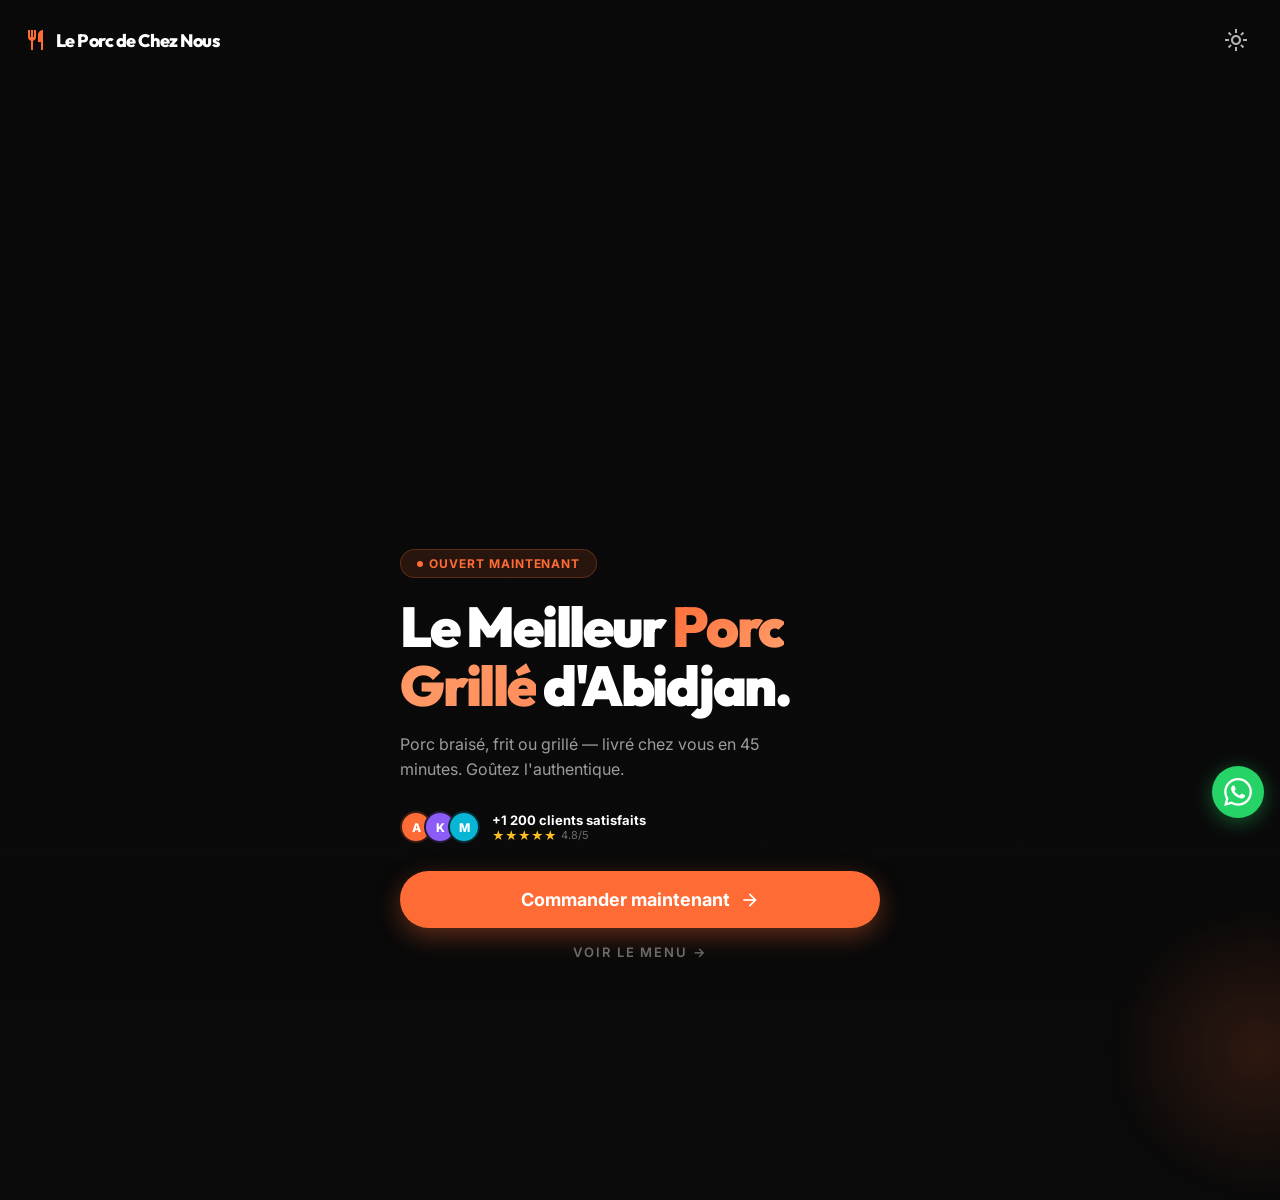
==== commit 9e88a25e: "Finalisation Backend Supabase + Optimisations UI et Confettis" ====
--- a/index.html
+++ b/index.html
@@ -1,5 +1,5 @@
 <!DOCTYPE html>
-<html class="light" lang="fr">
+<html class="dark" lang="fr">
 <head>
 <meta charset="utf-8"/>
 <meta content="width=device-width, initial-scale=1.0, viewport-fit=cover" name="viewport"/>
@@ -25,7 +25,7 @@
 
 <!-- PWA -->
 <link rel="manifest" href="manifest.json"/>
-<meta name="theme-color" content="#5f1600"/>
+<meta name="theme-color" content="#0a0a0a"/>
 <meta name="apple-mobile-web-app-capable" content="yes"/>
 <meta name="apple-mobile-web-app-status-bar-style" content="black-translucent"/>
 <link rel="apple-touch-icon" href="data:image/svg+xml,<svg xmlns='http://www.w3.org/2000/svg' viewBox='0 0 100 100'><text y='.9em' font-size='90'>🍖</text></svg>"/>
@@ -34,47 +34,8 @@
 <!-- Preconnect -->
 <link rel="preconnect" href="https://fonts.googleapis.com"/>
 <link rel="preconnect" href="https://fonts.gstatic.com" crossorigin/>
-<link rel="preconnect" href="https://lh3.googleusercontent.com"/>
-<link rel="preconnect" href="https://images.unsplash.com"/>
-
-<link href="https://fonts.googleapis.com/css2?family=Plus+Jakarta+Sans:wght@400;500;600;700;800&family=Manrope:wght@400;500;600;700&display=swap" rel="stylesheet"/>
+<link href="https://fonts.googleapis.com/css2?family=Inter:wght@300;400;500;600;700;800;900&family=Outfit:wght@400;500;600;700;800;900&display=swap" rel="stylesheet"/>
 <link href="https://fonts.googleapis.com/css2?family=Material+Symbols+Outlined:wght,FILL@100..700,0..1&display=swap" rel="stylesheet"/>
-<script src="https://cdn.tailwindcss.com?plugins=forms,container-queries"></script>
-<script>
-tailwind.config = {
-  darkMode: "class",
-  theme: {
-    extend: {
-      colors: {
-        "on-secondary-fixed": "#2b1613", "surface-container-low": "#fbf3e4",
-        "on-surface": "#1e1b13", "outline": "#827470", "on-secondary": "#ffffff",
-        "primary": "#5f1600", "inverse-primary": "#ffb59f", "tertiary": "#47281e",
-        "outline-variant": "#d4c3be", "secondary-fixed": "#ffdad4", "error-container": "#ffdad6",
-        "secondary": "#745853", "on-primary-fixed-variant": "#852300",
-        "on-primary": "#ffffff", "on-tertiary": "#ffffff", "surface-dim": "#e1d9cb",
-        "on-tertiary-container": "#daaa9b", "on-secondary-container": "#795c57",
-        "surface-container": "#f5edde", "secondary-fixed-dim": "#e3beb8",
-        "primary-fixed": "#ffdbd0", "surface-bright": "#fff8ef",
-        "on-primary-container": "#ff9b7d", "primary-container": "#862300",
-        "on-tertiary-fixed-variant": "#613e33", "surface": "#fff8ef",
-        "inverse-surface": "#343026", "on-error-container": "#93000a",
-        "primary-fixed-dim": "#ffb59f", "tertiary-container": "#613e33",
-        "tertiary-fixed": "#ffdbd0", "surface-container-lowest": "#ffffff",
-        "tertiary-fixed-dim": "#edbbac", "on-tertiary-fixed": "#2f140b",
-        "on-background": "#1e1b13", "on-secondary-fixed-variant": "#5b403c",
-        "secondary-container": "#fed7d0", "surface-tint": "#ac3509",
-        "inverse-on-surface": "#f8f0e1", "surface-variant": "#e9e2d3",
-        "on-surface-variant": "#504441", "on-primary-fixed": "#3a0a00",
-        "background": "#fff8ef", "error": "#ba1a1a", "on-error": "#ffffff",
-        "surface-container-highest": "#e9e2d3", "surface-container-high": "#efe7d9",
-        "success": "#2e7d32"
-      },
-      borderRadius: { DEFAULT: "1rem", lg: "2rem", xl: "3rem", full: "9999px" },
-      fontFamily: { headline: ["Plus Jakarta Sans"], body: ["Manrope"], label: ["Manrope"] }
-    }
-  }
-}
-</script>
 
 <!-- Structured Data -->
 <script type="application/ld+json">
@@ -82,85 +43,745 @@
 </script>
 
 <style>
-  .material-symbols-outlined { font-variation-settings: 'FILL' 0, 'wght' 400, 'GRAD' 0, 'opsz' 24; }
-  .glass { background: rgba(255, 248, 239, 0.35); backdrop-filter: blur(24px); -webkit-backdrop-filter: blur(24px); border: 1px solid rgba(255, 255, 255, 0.3); }
-  .glass-dark { background: rgba(255, 255, 255, 0.1); backdrop-filter: blur(20px); border: 1px solid rgba(255, 255, 255, 0.2); }
-  .hero-gradient { background: radial-gradient(circle at top right, rgba(134, 35, 0, 0.15), transparent 60%); }
-  .page { display: none; }
-  .page.active { display: block; }
-  .page-transition { animation: pageIn 0.45s cubic-bezier(0.22, 1, 0.36, 1) forwards; }
-  @keyframes pageIn { from { opacity: 0; transform: translateY(24px); } to { opacity: 1; transform: translateY(0); } }
-  @keyframes fadeIn { from { opacity: 0; } to { opacity: 1; } }
-  @keyframes slideUp { from { opacity: 0; transform: translateY(40px); } to { opacity: 1; transform: translateY(0); } }
-  @keyframes pulse-glow { 0%, 100% { box-shadow: 0 0 15px rgba(172, 53, 9, 0.3); } 50% { box-shadow: 0 0 30px rgba(172, 53, 9, 0.6); } }
-  @keyframes shimmer { 0% { background-position: -200% 0; } 100% { background-position: 200% 0; } }
-  @keyframes bounceIn { 0% { transform: scale(0); } 50% { transform: scale(1.15); } 100% { transform: scale(1); } }
-  @keyframes float { 0%, 100% { transform: translateY(0); } 50% { transform: translateY(-6px); } }
-  @keyframes progressBar { from { width: 100%; } to { width: 0%; } }
-  @keyframes splash-logo { 0% { transform: scale(0.5) rotate(-10deg); opacity: 0; } 50% { transform: scale(1.1) rotate(2deg); opacity: 1; } 100% { transform: scale(1) rotate(0deg); opacity: 1; } }
-  @keyframes splash-text { 0% { transform: translateY(30px); opacity: 0; } 100% { transform: translateY(0); opacity: 1; } }
-  @keyframes splash-out { 0% { opacity: 1; } 100% { opacity: 0; pointer-events: none; } }
-  @keyframes checkmark { 0% { transform: scale(0) rotate(-45deg); opacity: 0; } 50% { transform: scale(1.2) rotate(0deg); } 100% { transform: scale(1) rotate(0deg); opacity: 1; } }
-  .animate-slide-up { animation: slideUp 0.6s cubic-bezier(0.22, 1, 0.36, 1) forwards; }
-  .animate-fade-in { animation: fadeIn 0.5s ease forwards; }
-  .skeleton { background: linear-gradient(90deg, #efe7d9 25%, #f5edde 50%, #efe7d9 75%); background-size: 200% 100%; animation: shimmer 1.5s infinite; border-radius: 0.75rem; }
-  .no-scrollbar::-webkit-scrollbar { display: none; }
-  .no-scrollbar { -ms-overflow-style: none; scrollbar-width: none; }
-  body { font-family: 'Manrope', sans-serif; background-color: #fff8ef; color: #1e1b13; overflow-x: hidden; }
-  h1, h2, h3, h4 { font-family: 'Plus Jakarta Sans', sans-serif; }
-  *:focus-visible { outline: 3px solid #ac3509; outline-offset: 2px; border-radius: 4px; }
-
-  .toast { position: fixed; bottom: 100px; left: 50%; transform: translateX(-50%) translateY(20px); background: #343026; color: #fff; padding: 14px 28px; border-radius: 9999px; font-weight: 600; font-size: 14px; z-index: 9999; opacity: 0; transition: all 0.4s cubic-bezier(0.22, 1, 0.36, 1); pointer-events: none; white-space: nowrap; box-shadow: 0 12px 40px rgba(30,27,19,0.25); }
-  .toast.show { opacity: 1; transform: translateX(-50%) translateY(0); }
-
-  .badge { position: absolute; top: 12px; left: 12px; z-index: 5; padding: 4px 12px; border-radius: 9999px; font-size: 11px; font-weight: 800; letter-spacing: 0.5px; text-transform: uppercase; backdrop-filter: blur(8px); }
-  .badge-fire { background: rgba(172,53,9,0.9); color: #fff; }
-  .badge-new { background: rgba(71,40,30,0.85); color: #ffdbd0; }
-  .badge-promo { background: rgba(255,181,159,0.95); color: #3a0a00; }
-
-  .whatsapp-fab { position: fixed; bottom: 90px; right: 20px; z-index: 100; width: 56px; height: 56px; border-radius: 50%; background: #25D366; color: white; display: flex; align-items: center; justify-content: center; box-shadow: 0 4px 20px rgba(37,211,102,0.4); transition: all 0.3s ease; animation: float 3s ease-in-out infinite; }
-  .whatsapp-fab:hover { transform: scale(1.1); }
-  .whatsapp-fab svg { width: 28px; height: 28px; fill: white; }
-
-  .promo-timer { background: linear-gradient(135deg, #5f1600, #ac3509); color: white; text-align: center; padding: 8px 16px; font-size: 13px; font-weight: 700; }
-  .social-proof { display: flex; align-items: center; gap: 6px; font-size: 12px; color: #504441; font-weight: 600; }
-  .social-proof .dot { width: 6px; height: 6px; border-radius: 50%; background: #25D366; animation: pulse-glow 2s infinite; }
-  .cart-pop { animation: bounceIn 0.4s cubic-bezier(0.68, -0.55, 0.27, 1.55); }
-  .product-card { transition: all 0.4s cubic-bezier(0.22, 1, 0.36, 1); }
-  .product-card:hover { transform: translateY(-4px); box-shadow: 0 24px 48px rgba(30,27,19,0.12); }
-
-  #splashscreen { position: fixed; inset: 0; z-index: 99999; background: linear-gradient(135deg, #5f1600 0%, #862300 40%, #ac3509 100%); display: flex; flex-direction: column; align-items: center; justify-content: center; transition: opacity 0.6s ease; }
-  #splashscreen.hide { animation: splash-out 0.6s ease forwards; }
-
-  /* Accompagnement selector */
-  .accomp-card { border: 2px solid transparent; transition: all 0.3s ease; cursor: pointer; }
-  .accomp-card.selected { border-color: #ac3509; background: rgba(172,53,9,0.08); transform: scale(1.03); }
-  .accomp-card .check-icon { display: none; }
-  .accomp-card.selected .check-icon { display: flex; }
-
-  /* Order confirmation screen */
-  .order-success-icon { animation: checkmark 0.8s cubic-bezier(0.22, 1, 0.36, 1) 0.2s both; }
+/* ═══════════════════════════════════════════════ */
+/* DESIGN TOKENS — ULTRA MODERN 2026              */
+/* ═══════════════════════════════════════════════ */
+:root {
+  /* Core palette */
+  --bg-primary: #0a0a0a;
+  --bg-secondary: #111111;
+  --bg-elevated: #161616;
+  --bg-card: #1a1a1a;
+  --bg-card-hover: #222222;
+  --bg-surface: #141414;
+  
+  /* Accent — Burnt orange / ember */
+  --accent: #ff6b35;
+  --accent-light: #ff8c5a;
+  --accent-dark: #e55a28;
+  --accent-glow: rgba(255, 107, 53, 0.35);
+  --accent-subtle: rgba(255, 107, 53, 0.08);
+  
+  /* Text */
+  --text-primary: #f5f5f5;
+  --text-secondary: #a0a0a0;
+  --text-tertiary: #666666;
+  --text-muted: #444444;
+  
+  /* Borders */
+  --border: rgba(255, 255, 255, 0.06);
+  --border-light: rgba(255, 255, 255, 0.1);
+  --border-accent: rgba(255, 107, 53, 0.3);
+  
+  /* Glass */
+  --glass-bg: rgba(20, 20, 20, 0.7);
+  --glass-border: rgba(255, 255, 255, 0.08);
+  --glass-blur: 20px;
+  
+  /* Shadows */
+  --shadow-sm: 0 2px 8px rgba(0,0,0,0.3);
+  --shadow-md: 0 8px 32px rgba(0,0,0,0.4);
+  --shadow-lg: 0 16px 48px rgba(0,0,0,0.5);
+  --shadow-glow: 0 0 40px var(--accent-glow);
+  
+  /* Radius */
+  --radius-sm: 12px;
+  --radius-md: 16px;
+  --radius-lg: 24px;
+  --radius-xl: 32px;
+  --radius-full: 9999px;
+  
+  /* Transitions */
+  --ease-out: cubic-bezier(0.22, 1, 0.36, 1);
+  --ease-spring: cubic-bezier(0.34, 1.56, 0.64, 1);
+  
+  /* Gradient meshes */
+  --mesh-1: radial-gradient(at 20% 80%, rgba(255, 107, 53, 0.08) 0%, transparent 50%);
+  --mesh-2: radial-gradient(at 80% 20%, rgba(180, 60, 255, 0.05) 0%, transparent 50%);
+  --mesh-3: radial-gradient(at 50% 50%, rgba(255, 160, 100, 0.04) 0%, transparent 60%);
+  
+  /* Status */
+  --success: #22c55e;
+  --warning: #f59e0b;
+  --error: #ef4444;
+  --info: #3b82f6;
+}
+
+/* Light mode overrides */
+html:not(.dark) {
+  --bg-primary: #fafaf9;
+  --bg-secondary: #f5f5f4;
+  --bg-elevated: #ffffff;
+  --bg-card: #ffffff;
+  --bg-card-hover: #f5f5f4;
+  --bg-surface: #fafaf9;
+  --text-primary: #0a0a0a;
+  --text-secondary: #52525b;
+  --text-tertiary: #a1a1aa;
+  --text-muted: #d4d4d8;
+  --border: rgba(0, 0, 0, 0.06);
+  --border-light: rgba(0, 0, 0, 0.1);
+  --glass-bg: rgba(255, 255, 255, 0.75);
+  --glass-border: rgba(0, 0, 0, 0.06);
+  --shadow-sm: 0 2px 8px rgba(0,0,0,0.06);
+  --shadow-md: 0 8px 32px rgba(0,0,0,0.08);
+  --shadow-lg: 0 16px 48px rgba(0,0,0,0.12);
+  --mesh-1: radial-gradient(at 20% 80%, rgba(255, 107, 53, 0.05) 0%, transparent 50%);
+  --mesh-2: radial-gradient(at 80% 20%, rgba(180, 60, 255, 0.03) 0%, transparent 50%);
+  --mesh-3: radial-gradient(at 50% 50%, rgba(255, 160, 100, 0.02) 0%, transparent 60%);
+}
+
+/* ═══════════════════════════════════════════════ */
+/* RESET & BASE                                    */
+/* ═══════════════════════════════════════════════ */
+*, *::before, *::after { box-sizing: border-box; margin: 0; padding: 0; }
+html { scroll-behavior: smooth; -webkit-tap-highlight-color: transparent; }
+body {
+  font-family: 'Inter', -apple-system, sans-serif;
+  background: var(--bg-primary);
+  color: var(--text-primary);
+  overflow-x: hidden;
+  min-height: 100dvh;
+  -webkit-font-smoothing: antialiased;
+  -moz-osx-font-smoothing: grayscale;
+}
+h1, h2, h3, h4 { font-family: 'Outfit', 'Inter', sans-serif; font-weight: 800; letter-spacing: -0.02em; }
+input, textarea, select, button { font-family: inherit; }
+img { display: block; max-width: 100%; }
+a { color: inherit; text-decoration: none; }
+button { cursor: pointer; border: none; background: none; }
+
+.material-symbols-outlined { font-variation-settings: 'FILL' 0, 'wght' 400, 'GRAD' 0, 'opsz' 24; }
+*:focus-visible { outline: 2px solid var(--accent); outline-offset: 2px; border-radius: 4px; }
+
+/* ═══════════════════════════════════════════════ */
+/* UTILITIES                                       */
+/* ═══════════════════════════════════════════════ */
+.glass {
+  background: var(--glass-bg);
+  backdrop-filter: blur(var(--glass-blur));
+  -webkit-backdrop-filter: blur(var(--glass-blur));
+  border: 1px solid var(--glass-border);
+}
+.glass-heavy {
+  background: rgba(10,10,10,0.85);
+  backdrop-filter: blur(40px) saturate(180%);
+  -webkit-backdrop-filter: blur(40px) saturate(180%);
+  border: 1px solid rgba(255,255,255,0.06);
+}
+html:not(.dark) .glass-heavy {
+  background: rgba(255,255,255,0.9);
+  border-color: rgba(0,0,0,0.06);
+}
+.gradient-text {
+  background: linear-gradient(135deg, var(--accent), #ff9966, var(--accent-light));
+  -webkit-background-clip: text;
+  -webkit-text-fill-color: transparent;
+  background-clip: text;
+}
+.glow-accent { box-shadow: var(--shadow-glow); }
+.mesh-bg { background-image: var(--mesh-1), var(--mesh-2), var(--mesh-3); }
+.no-scrollbar::-webkit-scrollbar { display: none; }
+.no-scrollbar { -ms-overflow-style: none; scrollbar-width: none; }
+.truncate-2 { display: -webkit-box; -webkit-line-clamp: 2; -webkit-box-orient: vertical; overflow: hidden; }
+
+/* ═══════════════════════════════════════════════ */
+/* PAGES                                           */
+/* ═══════════════════════════════════════════════ */
+.page { 
+  display: none; 
+  padding-bottom: 100px; /* Espace pour ne pas être caché par la barre de menu */
+}
+.page.active { display: block; }
+.page-transition { animation: pageIn 0.5s var(--ease-out) forwards; }
+
+/* ═══════════════════════════════════════════════ */
+/* ANIMATIONS                                      */
+/* ═══════════════════════════════════════════════ */
+@keyframes pageIn { from { opacity: 0; transform: translateY(20px) scale(0.98); } to { opacity: 1; transform: none; } }
+@keyframes fadeIn { from { opacity: 0; } to { opacity: 1; } }
+@keyframes slideUp { from { opacity: 0; transform: translateY(30px); } to { opacity: 1; transform: none; } }
+@keyframes slideDown { from { opacity: 0; transform: translateY(-20px); } to { opacity: 1; transform: none; } }
+@keyframes scaleIn { from { opacity: 0; transform: scale(0.9); } to { opacity: 1; transform: none; } }
+@keyframes float { 0%, 100% { transform: translateY(0); } 50% { transform: translateY(-8px); } }
+@keyframes shimmer { 0% { background-position: -200% 0; } 100% { background-position: 200% 0; } }
+@keyframes pulse-glow { 0%, 100% { box-shadow: 0 0 15px var(--accent-glow); } 50% { box-shadow: 0 0 35px var(--accent-glow); } }
+@keyframes breathe { 0%, 100% { opacity: 0.4; transform: scale(1); } 50% { opacity: 1; transform: scale(1.2); } }
+@keyframes bounceIn { 0% { transform: scale(0); } 50% { transform: scale(1.15); } 100% { transform: scale(1); } }
+@keyframes spin { to { transform: rotate(360deg); } }
+@keyframes progressBar { from { width: 100%; } to { width: 0%; } }
+@keyframes splash-logo { 0% { transform: scale(0.5) rotate(-10deg); opacity: 0; } 50% { transform: scale(1.1) rotate(2deg); opacity: 1; } 100% { transform: scale(1) rotate(0deg); opacity: 1; } }
+@keyframes splash-text { 0% { transform: translateY(30px); opacity: 0; } 100% { transform: translateY(0); opacity: 1; } }
+@keyframes splash-out { 0% { opacity: 1; } 100% { opacity: 0; pointer-events: none; } }
+@keyframes checkmark { 0% { transform: scale(0) rotate(-45deg); opacity: 0; } 50% { transform: scale(1.2) rotate(0deg); } 100% { transform: scale(1) rotate(0deg); opacity: 1; } }
+@keyframes marquee { 0% { transform: translateX(0); } 100% { transform: translateX(-50%); } }
+@keyframes aurora {
+  0% { background-position: 0% 50%; }
+  50% { background-position: 100% 50%; }
+  100% { background-position: 0% 50%; }
+}
+@keyframes grain {
+  0%, 100% { transform: translate(0, 0); }
+  10% { transform: translate(-5%, -10%); }
+  30% { transform: translate(3%, -15%); }
+  50% { transform: translate(12%, 9%); }
+  70% { transform: translate(9%, 4%); }
+  90% { transform: translate(-1%, 7%); }
+}
+@keyframes pulse-ring { 0% { transform: scale(0.8); opacity: 1; } 100% { transform: scale(2); opacity: 0; } }
+
+.animate-slide-up { animation: slideUp 0.6s var(--ease-out) forwards; }
+.animate-fade-in { animation: fadeIn 0.5s ease forwards; }
+
+/* ═══════════════════════════════════════════════ */
+/* SPLASHSCREEN                                    */
+/* ═══════════════════════════════════════════════ */
+#splashscreen {
+  position: fixed; inset: 0; z-index: 99999;
+  background: var(--bg-primary);
+  display: flex; flex-direction: column; align-items: center; justify-content: center;
+  transition: opacity 0.6s ease;
+}
+#splashscreen::before {
+  content: ''; position: absolute; inset: 0;
+  background: radial-gradient(circle at 50% 40%, var(--accent-glow), transparent 70%);
+  opacity: 0.4;
+}
+#splashscreen.hide { animation: splash-out 0.6s ease forwards; }
+
+/* ═══════════════════════════════════════════════ */
+/* TOAST — Dynamic Island Style                    */
+/* ═══════════════════════════════════════════════ */
+.island {
+  position: fixed; top: 16px; left: 50%; transform: translateX(-50%);
+  z-index: 9999;
+  background: var(--bg-card);
+  border: 1px solid var(--border-light);
+  border-radius: var(--radius-full);
+  padding: 12px 24px;
+  display: flex; align-items: center; gap: 10px;
+  cursor: pointer;
+  transition: all 0.5s var(--ease-out);
+  overflow: hidden;
+  opacity: 0; pointer-events: none;
+  box-shadow: var(--shadow-lg), 0 0 0 1px var(--border);
+}
+.island.show { opacity: 1; pointer-events: auto; }
+.island-dot { width: 8px; height: 8px; border-radius: 50%; background: var(--success); flex-shrink: 0; animation: breathe 2s ease infinite; }
+.island-label { font-size: 14px; font-weight: 600; white-space: nowrap; color: var(--text-primary); }
+@keyframes islandPulse { 0% { transform: translateX(-50%) scale(1); } 50% { transform: translateX(-50%) scale(1.04); } 100% { transform: translateX(-50%) scale(1); } }
+
+/* ═══════════════════════════════════════════════ */
+/* PROMO BANNER                                    */
+/* ═══════════════════════════════════════════════ */
+.promo-bar {
+  padding: 10px 0; overflow: hidden;
+  background: linear-gradient(90deg, var(--accent-dark), var(--accent), var(--accent-dark));
+  background-size: 200% 100%;
+  animation: aurora 4s ease infinite;
+}
+.promo-bar .marquee-track {
+  display: flex; white-space: nowrap;
+  animation: marquee 20s linear infinite;
+}
+.promo-bar .marquee-item {
+  display: inline-flex; align-items: center;
+  padding: 0 24px; flex-shrink: 0;
+  font-size: 13px; font-weight: 700; color: white;
+  text-transform: uppercase; letter-spacing: 0.06em;
+}
+
+/* ═══════════════════════════════════════════════ */
+/* HEADER                                          */
+/* ═══════════════════════════════════════════════ */
+.app-header {
+  position: sticky; top: 0; z-index: 50;
+  display: flex; justify-content: space-between; align-items: center;
+  padding: 12px 20px;
+  background: rgba(10,10,10,0.6);
+  backdrop-filter: blur(24px) saturate(180%);
+  -webkit-backdrop-filter: blur(24px) saturate(180%);
+  border-bottom: 1px solid var(--border);
+}
+html:not(.dark) .app-header {
+  background: rgba(250,250,249,0.7);
+}
+.header-logo {
+  font-family: 'Outfit', sans-serif;
+  font-size: 20px; font-weight: 800;
+  letter-spacing: -0.03em;
+}
+.header-btn {
+  width: 40px; height: 40px;
+  border-radius: var(--radius-full);
+  display: flex; align-items: center; justify-content: center;
+  transition: all 0.2s ease;
+  color: var(--text-secondary);
+  position: relative;
+}
+.header-btn:hover { background: var(--accent-subtle); color: var(--accent); }
+.header-btn:active { transform: scale(0.9); }
+.cart-count {
+  position: absolute; top: 2px; right: 2px;
+  min-width: 18px; height: 18px;
+  background: var(--accent); color: white;
+  font-size: 10px; font-weight: 800;
+  border-radius: var(--radius-full);
+  display: flex; align-items: center; justify-content: center;
+  padding: 0 4px;
+  border: 2px solid var(--bg-primary);
+}
+
+/* ═══════════════════════════════════════════════ */
+/* BOTTOM NAV                                      */
+/* ═══════════════════════════════════════════════ */
+.bottom-nav {
+  position: fixed; bottom: 0; left: 0; width: 100%; z-index: 50;
+  display: flex; justify-content: space-around; align-items: center;
+  padding: 8px 16px calc(env(safe-area-inset-bottom, 8px) + 8px);
+  background: rgba(10,10,10,0.35);
+  backdrop-filter: blur(24px) saturate(180%);
+  -webkit-backdrop-filter: blur(24px) saturate(180%);
+  border-top: 1px solid rgba(255,255,255,0.05);
+}
+html:not(.dark) .bottom-nav { background: rgba(255,255,255,0.45); border-top: 1px solid rgba(0,0,0,0.05); }
+.nav-item {
+  display: flex; flex-direction: column; align-items: center; justify-content: center;
+  gap: 2px; padding: 6px 12px;
+  border-radius: var(--radius-sm);
+  color: var(--text-tertiary);
+  font-size: 10px; font-weight: 600;
+  transition: all 0.2s ease; position: relative;
+}
+.nav-item:hover, .nav-item.active { color: var(--accent); }
+.nav-item.active .material-symbols-outlined { font-variation-settings: 'FILL' 1; }
+.nav-item .material-symbols-outlined { font-size: 22px; }
+
+/* ═══════════════════════════════════════════════ */
+/* WHATSAPP FAB                                    */
+/* ═══════════════════════════════════════════════ */
+.whatsapp-fab {
+  position: fixed; bottom: 82px; right: 16px; z-index: 1000;
+  width: 52px; height: 52px; border-radius: 50%;
+  background: #25D366; color: white;
+  display: flex; align-items: center; justify-content: center;
+  box-shadow: 0 4px 20px rgba(37,211,102,0.4);
+  transition: all 0.3s ease; animation: float 3s ease-in-out infinite;
+}
+.whatsapp-fab:hover { transform: scale(1.1); box-shadow: 0 6px 30px rgba(37,211,102,0.5); }
+.whatsapp-fab svg { width: 28px; height: 28px; fill: white; }
+
+/* ═══════════════════════════════════════════════ */
+/* BADGES                                          */
+/* ═══════════════════════════════════════════════ */
+.badge {
+  position: absolute; top: 12px; left: 12px; z-index: 5;
+  padding: 5px 12px; border-radius: var(--radius-full);
+  font-size: 10px; font-weight: 800; letter-spacing: 0.5px;
+  text-transform: uppercase;
+  backdrop-filter: blur(12px);
+}
+.badge-fire { background: rgba(255,107,53,0.9); color: #fff; }
+.badge-new { background: rgba(139,92,246,0.85); color: #fff; }
+.badge-promo { background: rgba(34,197,94,0.85); color: #fff; }
+
+/* ═══════════════════════════════════════════════ */
+/* PRODUCT CARD                                    */
+/* ═══════════════════════════════════════════════ */
+.product-card {
+  background: var(--bg-card);
+  border: 1px solid var(--border);
+  border-radius: var(--radius-lg);
+  overflow: hidden;
+  cursor: pointer;
+  transition: all 0.4s var(--ease-out);
+  position: relative;
+}
+.product-card:hover {
+  transform: translateY(-6px);
+  border-color: var(--border-accent);
+  box-shadow: var(--shadow-lg), 0 0 30px rgba(255,107,53,0.08);
+}
+.product-card .card-image {
+  position: relative; width: 100%; height: 200px; overflow: hidden;
+}
+.product-card .card-image img {
+  width: 100%; height: 100%; object-fit: cover;
+  transition: transform 0.7s var(--ease-out);
+}
+.product-card:hover .card-image img { transform: scale(1.08); }
+.product-card .card-image::after {
+  content: ''; position: absolute; bottom: 0; left: 0; right: 0; height: 60%;
+  background: linear-gradient(to top, var(--bg-card), transparent);
+  pointer-events: none;
+}
+.product-card .card-body { padding: 16px 16px 18px; }
+.product-card .card-body h4 {
+  font-size: 16px; font-weight: 700; color: var(--text-primary);
+  margin-bottom: 2px;
+}
+.product-card .card-body .subtitle {
+  font-size: 12px; color: var(--text-tertiary);
+  margin-bottom: 8px;
+}
+.product-card .card-body .rating-row {
+  display: flex; align-items: center; gap: 6px;
+  font-size: 12px; margin-bottom: 12px;
+}
+.product-card .card-body .rating-row .star { color: #fbbf24; font-size: 14px; }
+.product-card .card-body .price-row {
+  display: flex; justify-content: space-between; align-items: center;
+}
+.product-card .card-body .price {
+  font-family: 'Outfit', sans-serif; font-size: 20px; font-weight: 800;
+  color: var(--accent);
+}
+.product-card .card-body .price span { font-size: 12px; font-weight: 600; opacity: 0.7; }
+.add-btn {
+  width: 42px; height: 42px;
+  border-radius: var(--radius-full);
+  background: var(--accent);
+  color: white;
+  display: flex; align-items: center; justify-content: center;
+  box-shadow: 0 4px 16px var(--accent-glow);
+  transition: all 0.2s ease;
+}
+.add-btn:hover { transform: scale(1.1); box-shadow: 0 6px 24px var(--accent-glow); }
+.add-btn:active { transform: scale(0.9); }
+
+/* ═══════════════════════════════════════════════ */
+/* CATEGORY CHIPS                                  */
+/* ═══════════════════════════════════════════════ */
+.cat-btn {
+  flex-shrink: 0;
+  padding: 10px 22px;
+  border-radius: var(--radius-full);
+  font-size: 13px; font-weight: 600;
+  transition: all 0.3s ease;
+  border: 1px solid var(--border);
+  background: var(--bg-card);
+  color: var(--text-secondary);
+  white-space: nowrap;
+}
+.cat-btn.active {
+  background: var(--accent);
+  color: white;
+  border-color: var(--accent);
+  box-shadow: 0 4px 16px var(--accent-glow);
+}
+
+/* ═══════════════════════════════════════════════ */
+/* SEARCH                                          */
+/* ═══════════════════════════════════════════════ */
+.search-box {
+  display: flex; align-items: center;
+  background: var(--bg-card);
+  border: 1px solid var(--border);
+  border-radius: var(--radius-lg);
+  padding: 14px 18px; gap: 12px;
+  transition: border-color 0.3s ease;
+}
+.search-box:focus-within { border-color: var(--accent); }
+.search-box input {
+  background: transparent; border: none; outline: none;
+  width: 100%; font-size: 15px; font-weight: 500;
+  color: var(--text-primary);
+}
+.search-box input::placeholder { color: var(--text-tertiary); }
+
+/* ═══════════════════════════════════════════════ */
+/* GLASS CARDS GENERIC                             */
+/* ═══════════════════════════════════════════════ */
+.info-card {
+  background: var(--bg-card);
+  border: 1px solid var(--border);
+  border-radius: var(--radius-lg);
+  padding: 20px;
+}
+.info-card-glow {
+  background: var(--bg-card);
+  border: 1px solid var(--border-accent);
+  border-radius: var(--radius-lg);
+  padding: 20px;
+  box-shadow: 0 0 20px rgba(255,107,53,0.06);
+}
+
+/* ═══════════════════════════════════════════════ */
+/* FORM FIELDS                                     */
+/* ═══════════════════════════════════════════════ */
+.form-field {
+  width: 100%;
+  background: var(--bg-card);
+  border: 1px solid var(--border);
+  border-radius: var(--radius-md);
+  padding: 14px 16px;
+  font-size: 15px; font-weight: 500;
+  color: var(--text-primary);
+  outline: none;
+  transition: border-color 0.3s ease, box-shadow 0.3s ease;
+}
+.form-field::placeholder { color: var(--text-tertiary); }
+.form-field:focus { border-color: var(--accent); box-shadow: 0 0 0 3px rgba(255,107,53,0.1); }
+.form-label {
+  display: block; font-size: 12px; font-weight: 700;
+  color: var(--text-secondary); margin-bottom: 6px;
+  text-transform: uppercase; letter-spacing: 0.06em;
+}
+
+/* ═══════════════════════════════════════════════ */
+/* BUTTONS                                         */
+/* ═══════════════════════════════════════════════ */
+.btn-primary {
+  width: 100%;
+  background: var(--accent);
+  color: white;
+  padding: 16px 28px;
+  border-radius: var(--radius-full);
+  font-size: 16px; font-weight: 700;
+  display: flex; align-items: center; justify-content: center; gap: 10px;
+  box-shadow: 0 8px 24px var(--accent-glow);
+  transition: all 0.3s ease;
+  position: relative; overflow: hidden;
+}
+.btn-primary:hover { transform: translateY(-2px); box-shadow: 0 12px 32px var(--accent-glow); }
+.btn-primary:active { transform: scale(0.97); }
+.btn-primary::after {
+  content: ''; position: absolute; inset: 0;
+  background: linear-gradient(to right, transparent, rgba(255,255,255,0.15), transparent);
+  transform: translateX(-100%);
+  transition: transform 0.6s ease;
+}
+.btn-primary:hover::after { transform: translateX(100%); }
+
+.btn-secondary {
+  padding: 12px 24px;
+  border-radius: var(--radius-full);
+  font-size: 14px; font-weight: 700;
+  border: 1px solid var(--border-light);
+  color: var(--text-primary);
+  background: var(--bg-card);
+  transition: all 0.2s ease;
+}
+.btn-secondary:hover { border-color: var(--accent); color: var(--accent); }
+
+/* ═══════════════════════════════════════════════ */
+/* PAYMENT OPTIONS                                 */
+/* ═══════════════════════════════════════════════ */
+.payment-option {
+  display: flex; align-items: center; gap: 14px;
+  padding: 16px; border-radius: var(--radius-md);
+  background: var(--bg-card);
+  border: 2px solid var(--border);
+  cursor: pointer; transition: all 0.3s ease;
+}
+.payment-option:has(input:checked) {
+  border-color: var(--accent);
+  background: var(--accent-subtle);
+  box-shadow: 0 0 20px rgba(255,107,53,0.06);
+}
+.payment-option input { display: none; }
+.payment-icon {
+  width: 44px; height: 44px;
+  border-radius: var(--radius-sm);
+  display: flex; align-items: center; justify-content: center;
+  font-weight: 900; font-size: 14px; flex-shrink: 0;
+}
+
+/* ═══════════════════════════════════════════════ */
+/* ACCOMPAGNEMENT                                  */
+/* ═══════════════════════════════════════════════ */
+.accomp-card {
+  border: 1.5px solid var(--border);
+  border-radius: 16px;
+  overflow: hidden;
+  display: flex; flex-direction: column; align-items: stretch;
+  cursor: pointer; transition: all 0.3s cubic-bezier(0.4, 0, 0.2, 1);
+  background: var(--bg-card);
+  position: relative;
+}
+.accomp-card.selected {
+  border-color: var(--accent);
+  background: var(--accent-subtle);
+  transform: translateY(-2px);
+  box-shadow: 0 8px 24px rgba(255, 107, 53, 0.15);
+}
+.accomp-card .check-icon { 
+  opacity: 0;
+  transform: scale(0.5);
+  transition: all 0.3s cubic-bezier(0.4, 0, 0.2, 1);
+}
+.accomp-card.selected .check-icon { 
+  opacity: 1;
+  transform: scale(1);
+}
+
+/* ═══════════════════════════════════════════════ */
+/* STATUS PILLS                                    */
+/* ═══════════════════════════════════════════════ */
+.status-pill {
+  padding: 5px 14px; border-radius: var(--radius-full);
+  font-size: 11px; font-weight: 800;
+  text-transform: uppercase; letter-spacing: 0.5px;
+  display: inline-flex; align-items: center; gap: 5px;
+}
+
+/* ═══════════════════════════════════════════════ */
+/* DARK TOGGLE                                     */
+/* ═══════════════════════════════════════════════ */
+.dark-toggle {
+  width: 40px; height: 40px; border-radius: 50%;
+  display: flex; align-items: center; justify-content: center;
+  cursor: pointer; transition: all 0.3s ease;
+  border: none; background: transparent; color: var(--text-secondary);
+}
+.dark-toggle:hover { background: var(--accent-subtle); color: var(--accent); }
+
+/* ═══════════════════════════════════════════════ */
+/* ORDER SUCCESS                                   */
+/* ═══════════════════════════════════════════════ */
+.order-success-icon { animation: checkmark 0.8s var(--ease-out) 0.2s both; }
+
+/* ═══════════════════════════════════════════════ */
+/* PARTICLES                                       */
+/* ═══════════════════════════════════════════════ */
+.particle { position: fixed; width: 8px; height: 8px; border-radius: 50%; pointer-events: none; z-index: 9999; transition: all 0.6s var(--ease-out); }
+.confetti { position: fixed; width: 6px; height: 12px; pointer-events: none; z-index: 9999; border-radius: 2px; transition: all 0.7s var(--ease-out); }
+.ring { position: fixed; border-radius: 50%; pointer-events: none; z-index: 9998; border: 2px solid; opacity: 0; transition: all 0.4s ease; }
+.fly-to-cart { position: fixed; z-index: 9999; border-radius: 50%; object-fit: cover; transition: all 0.6s cubic-bezier(0.175, 0.885, 0.32, 1.275); pointer-events: none; box-shadow: 0 4px 15px rgba(0,0,0,0.3); }
+
+/* ═══════════════════════════════════════════════ */
+/* SECTION HELPERS & SPACING                       */
+/* ═══════════════════════════════════════════════ */
+.section-title {
+  font-size: 14px; font-weight: 800;
+  text-transform: uppercase; letter-spacing: 0.1em;
+  color: var(--text-tertiary);
+  margin-bottom: 16px;
+}
+
+/* ═══════════════════════════════════════════════ */
+/* HERO AURORA GRADIENT BG                         */
+/* ═══════════════════════════════════════════════ */
+.aurora-bg {
+  background: linear-gradient(-45deg, #0a0a0a, #1a0800, #0a0a0a, #0d0506);
+  background-size: 400% 400%;
+  animation: aurora 12s ease infinite;
+}
+html:not(.dark) .aurora-bg {
+  background: linear-gradient(-45deg, #fff8ef, #fff0e5, #fafaf9, #fff5ee);
+  background-size: 400% 400%;
+}
+
+/* ═══════════════════════════════════════════════ */
+/* GRAIN TEXTURE OVERLAY                           */
+/* ═══════════════════════════════════════════════ */
+.grain::before {
+  content: '';
+  position: absolute; inset: -50%;
+  width: 200%; height: 200%;
+  background-image: url("data:image/svg+xml,%3Csvg viewBox='0 0 256 256' xmlns='http://www.w3.org/2000/svg'%3E%3Cfilter id='noise'%3E%3CfeTurbulence type='fractalNoise' baseFrequency='0.9' numOctaves='4' stitchTiles='stitch'/%3E%3C/filter%3E%3Crect width='100%25' height='100%25' filter='url(%23noise)' opacity='0.04'/%3E%3C/svg%3E");
+  animation: grain 8s steps(10) infinite;
+  pointer-events: none; z-index: 1;
+}
+
+/* ═══════════════════════════════════════════════ */
+/* RESPONSIVE GRID                                 */
+/* ═══════════════════════════════════════════════ */
+.product-grid {
+  display: grid;
+  grid-template-columns: repeat(2, 1fr);
+  gap: 16px;
+}
+@media (min-width: 768px) { .product-grid { grid-template-columns: repeat(3, 1fr); gap: 24px; } }
+@media (min-width: 1200px) { .product-grid { grid-template-columns: repeat(4, 1fr); gap: 28px; } }
+@media (max-width: 360px) { .product-grid { grid-template-columns: 1fr; } }
+
+/* ═══════════════════════════════════════════════ */
+/* SOCIAL PROOF                                    */
+/* ═══════════════════════════════════════════════ */
+.social-proof-bar {
+  display: flex; align-items: center; justify-content: space-between;
+  padding: 14px 18px;
+  background: var(--bg-card);
+  border: 1px solid var(--border);
+  border-radius: var(--radius-lg);
+}
+.live-dot {
+  width: 6px; height: 6px; border-radius: 50%;
+  background: var(--success);
+  animation: breathe 2s ease infinite;
+}
+
+/* ═══════════════════════════════════════════════ */
+/* CART ITEM                                       */
+/* ═══════════════════════════════════════════════ */
+.cart-item {
+  display: flex; align-items: center;
+  padding: 14px;
+  background: var(--bg-card);
+  border: 1px solid var(--border);
+  border-radius: var(--radius-lg);
+  gap: 14px;
+  transition: all 0.3s ease;
+}
+.cart-item:hover { border-color: var(--border-light); }
+
+/* ═══════════════════════════════════════════════ */
+/* QTY SELECTOR                                    */
+/* ═══════════════════════════════════════════════ */
+.qty-selector {
+  display: flex; align-items: center;
+  background: var(--bg-elevated);
+  border: 1px solid var(--border);
+  border-radius: var(--radius-full);
+  padding: 2px;
+}
+.qty-btn {
+  width: 32px; height: 32px;
+  border-radius: 50%;
+  display: flex; align-items: center; justify-content: center;
+  color: var(--text-secondary);
+  transition: all 0.15s ease;
+}
+.qty-btn:hover { background: var(--accent-subtle); color: var(--accent); }
+.qty-btn.add { background: var(--accent); color: white; }
+.qty-btn.add:hover { background: var(--accent-dark); }
+.qty-count { padding: 0 10px; font-weight: 700; font-size: 14px; min-width: 32px; text-align: center; }
+
+/* ═══════════════════════════════════════════════ */
+/* MOBILE-ONLY (>= 768px hide bottom nav)          */
+/* ═══════════════════════════════════════════════ */
+@media (min-width: 768px) { .bottom-nav { display: none; } }
 </style>
 </head>
-<body class="min-h-screen antialiased">
+<body>
 
 <!-- SKIP NAV -->
-<a href="#main-content" class="sr-only focus:not-sr-only focus:fixed focus:top-4 focus:left-4 focus:z-[99999] focus:bg-primary focus:text-white focus:px-6 focus:py-3 focus:rounded-full focus:font-bold">Aller au contenu principal</a>
-
-<!-- SPLASHSCREEN -->
+<a href="#main-content" style="position:absolute;left:-999px;top:auto;width:1px;height:1px;overflow:hidden;" id="skip-nav">Aller au contenu principal</a>
+
+<!-- ═══════════════════════════════════════════ -->
+<!-- SPLASHSCREEN                               -->
+<!-- ═══════════════════════════════════════════ -->
 <div id="splashscreen" role="status" aria-label="Chargement de Le Porc de Chez Nous">
-  <div style="animation: splash-logo 0.8s cubic-bezier(0.22, 1, 0.36, 1) forwards;">
-    <span class="material-symbols-outlined text-white" style="font-size: 64px; font-variation-settings: 'FILL' 1;">restaurant</span>
-  </div>
-  <h1 style="animation: splash-text 0.6s 0.4s cubic-bezier(0.22, 1, 0.36, 1) both;" class="font-headline text-white text-4xl font-extrabold tracking-tight mt-4">Le Porc de Chez Nous</h1>
-  <p style="animation: splash-text 0.6s 0.6s cubic-bezier(0.22, 1, 0.36, 1) both;" class="text-white/70 text-sm font-medium mt-2 tracking-widest uppercase">Le Goût Authentique</p>
-  <div style="animation: splash-text 0.6s 0.8s cubic-bezier(0.22, 1, 0.36, 1) both;" class="mt-8 w-32 h-1 bg-white/20 rounded-full overflow-hidden">
-    <div class="h-full bg-white/80 rounded-full" style="animation: progressBar 2s 0.5s linear forwards; width: 100%;"></div>
+  <div style="position:relative;z-index:2;">
+    <div style="animation: splash-logo 0.8s cubic-bezier(0.22, 1, 0.36, 1) forwards;">
+      <span class="material-symbols-outlined" style="font-size: 56px; color: var(--accent); font-variation-settings: 'FILL' 1;">restaurant</span>
+    </div>
+    <h1 style="animation: splash-text 0.6s 0.4s cubic-bezier(0.22, 1, 0.36, 1) both; font-family: Outfit; font-size: 2rem; font-weight: 900; letter-spacing: -0.03em; margin-top: 16px; text-align:center;">
+      <span class="gradient-text">Le Porc de Chez Nous</span>
+    </h1>
+    <p style="animation: splash-text 0.6s 0.6s cubic-bezier(0.22, 1, 0.36, 1) both; color: var(--text-tertiary); font-size: 12px; font-weight: 600; margin-top: 8px; letter-spacing: 0.2em; text-transform: uppercase; text-align:center;">Le Goût Authentique</p>
+    <div style="animation: splash-text 0.6s 0.8s cubic-bezier(0.22, 1, 0.36, 1) both; width: 120px; height: 3px; background: var(--bg-card); border-radius: 99px; margin: 28px auto 0; overflow: hidden;">
+      <div style="height: 100%; background: var(--accent); border-radius: 99px; animation: progressBar 2s 0.5s linear forwards; width: 100%;"></div>
+    </div>
   </div>
 </div>
 
-<!-- TOAST -->
-<div id="toast" class="toast" role="alert" aria-live="polite"></div>
+<!-- DYNAMIC ISLAND -->
+<div class="island" id="toast" role="alert" aria-live="polite">
+  <div class="island-dot"></div>
+  <div class="island-label" id="toast-text">Notification</div>
+</div>
 
 <!-- WHATSAPP FAB -->
 <a href="https://wa.me/2250700000000" target="_blank" rel="noopener noreferrer" class="whatsapp-fab" aria-label="Nous contacter sur WhatsApp" id="whatsapp-fab">
@@ -168,382 +789,795 @@
 </a>
 
 <!-- ═══════════════════════════════════════════ -->
-<!-- PAGE 1: BIENVENUE -->
+<!-- PAGE 1: WELCOME                            -->
 <!-- ═══════════════════════════════════════════ -->
 <div id="page-welcome" class="page active">
-  <main class="relative h-screen w-full flex flex-col justify-end overflow-hidden" id="main-content" role="main">
-    <div class="absolute inset-0 z-0">
-      <video autoplay muted loop playsinline class="w-full h-full object-cover" poster="">
-        <source src="premier visuel /2026-01-12_@news_adresses_7594515509538819350.mp4" type="video/mp4"/>
+  <main class="relative" style="height:100dvh; overflow:hidden;" id="main-content" role="main">
+    <!-- Video Background -->
+    <div style="position:absolute;inset:0;z-index:0;">
+      <video autoplay muted loop playsinline style="width:100%;height:100%;object-fit:cover;filter:brightness(0.35);">
+        <source src="premier visuel /bg_video_optimized.mp4" type="video/mp4"/>
       </video>
-      <div class="absolute inset-0 bg-gradient-to-b from-[#1e1b13]/40 via-transparent to-[#1e1b13]/70"></div>
-      <div class="absolute inset-0 hero-gradient"></div>
-    </div>
-    <div class="absolute top-12 left-0 w-full px-8 z-10 flex flex-col items-center animate-fade-in">
-      <div class="flex items-center gap-2 mb-2">
-        <span class="material-symbols-outlined text-surface-tint" style="font-variation-settings: 'FILL' 1;" aria-hidden="true">restaurant</span>
-        <span class="font-headline font-extrabold text-2xl tracking-tighter text-white drop-shadow-lg">Le Porc de Chez Nous</span>
-      </div>
-      <div class="h-[2px] w-12 bg-surface-tint rounded-full opacity-60" aria-hidden="true"></div>
-    </div>
-    <div class="relative z-20 px-6 pb-12 animate-slide-up">
-      <div class="glass rounded-lg p-8 shadow-[0_32px_64px_rgba(30,27,19,0.15)] flex flex-col items-center text-center max-w-lg mx-auto">
-        <h1 class="font-headline text-[2.5rem] md:text-[2.75rem] leading-[1.1] font-extrabold text-on-surface tracking-tight mb-4">
-          Savourez la <span class="text-surface-tint">Meilleure</span> Viande de Porc d'Abidjan !
+      <div style="position:absolute;inset:0;background:linear-gradient(to bottom, rgba(10,10,10,0.3) 0%, transparent 30%, rgba(10,10,10,0.85) 70%, rgba(10,10,10,0.95) 100%);"></div>
+    </div>
+
+    <!-- Logo Top -->
+    <div style="position:absolute;top:0;left:0;right:0;z-index:10;padding:20px 24px;display:flex;justify-content:space-between;align-items:center;">
+      <div style="display:flex;align-items:center;gap:8px;">
+        <span class="material-symbols-outlined" style="font-size:24px;color:var(--accent);font-variation-settings:'FILL' 1;" aria-hidden="true">restaurant</span>
+        <span style="font-family:Outfit;font-weight:800;font-size:18px;letter-spacing:-0.03em;color:white;">Le Porc de Chez Nous</span>
+      </div>
+      <button onclick="toggleDarkMode()" class="dark-toggle" style="color:rgba(255,255,255,0.7);" aria-label="Changer le thème">
+        <span class="material-symbols-outlined dark-icon" aria-hidden="true">dark_mode</span>
+      </button>
+    </div>
+
+    <!-- Hero Content -->
+    <div style="position:absolute;bottom:0;left:0;right:0;z-index:20;padding:0 24px 40px;">
+      <div class="animate-slide-up" style="max-width:480px;margin:0 auto;">
+        <!-- Tagline -->
+        <div style="display:inline-flex;align-items:center;gap:6px;background:rgba(255,107,53,0.12);border:1px solid rgba(255,107,53,0.25);border-radius:9999px;padding:6px 16px;margin-bottom:20px;">
+          <span style="width:6px;height:6px;border-radius:50%;background:var(--accent);animation:breathe 2s ease infinite;"></span>
+          <span style="font-size:12px;font-weight:700;color:var(--accent);text-transform:uppercase;letter-spacing:0.08em;">Ouvert maintenant</span>
+        </div>
+
+        <h1 style="font-family:Outfit;font-size:clamp(2.5rem, 8vw, 3.5rem);font-weight:900;line-height:1.05;letter-spacing:-0.04em;color:white;margin-bottom:16px;">
+          Le Meilleur <span class="gradient-text">Porc Grillé</span> d'Abidjan.
         </h1>
-        <p class="font-body text-lg text-on-surface-variant/90 leading-relaxed mb-6 max-w-[320px]">
-          Découvrez nos spécialités de porc grillé, braisé et frit. Commandez et faites-vous livrer.
+        <p style="font-size:16px;color:rgba(255,255,255,0.6);line-height:1.6;margin-bottom:28px;max-width:360px;">
+          Porc braisé, frit ou grillé — livré chez vous en 45 minutes. Goûtez l'authentique.
         </p>
-        <div class="flex items-center gap-3 mb-8">
-          <div class="flex -space-x-2">
-            <div class="w-8 h-8 rounded-full bg-primary-container border-2 border-white flex items-center justify-center text-xs text-white font-bold">A</div>
-            <div class="w-8 h-8 rounded-full bg-tertiary border-2 border-white flex items-center justify-center text-xs text-white font-bold">K</div>
-            <div class="w-8 h-8 rounded-full bg-surface-tint border-2 border-white flex items-center justify-center text-xs text-white font-bold">M</div>
+
+        <!-- Social proof -->
+        <div style="display:flex;align-items:center;gap:12px;margin-bottom:28px;">
+          <div style="display:flex;">
+            <div style="width:32px;height:32px;border-radius:50%;background:var(--accent);border:2px solid rgba(10,10,10,0.8);display:flex;align-items:center;justify-content:center;font-size:12px;font-weight:800;color:white;">A</div>
+            <div style="width:32px;height:32px;border-radius:50%;background:#8b5cf6;border:2px solid rgba(10,10,10,0.8);margin-left:-8px;display:flex;align-items:center;justify-content:center;font-size:12px;font-weight:800;color:white;">K</div>
+            <div style="width:32px;height:32px;border-radius:50%;background:#06b6d4;border:2px solid rgba(10,10,10,0.8);margin-left:-8px;display:flex;align-items:center;justify-content:center;font-size:12px;font-weight:800;color:white;">M</div>
           </div>
-          <div class="text-left">
-            <p class="text-sm font-bold text-on-surface">+1 200 clients satisfaits</p>
-            <div class="flex items-center gap-1">
-              <span class="text-surface-tint text-xs">★★★★★</span>
-              <span class="text-xs text-on-surface-variant">4.8/5</span>
+          <div>
+            <p style="font-size:13px;font-weight:700;color:white;">+1 200 clients satisfaits</p>
+            <div style="display:flex;align-items:center;gap:4px;">
+              <span style="color:#fbbf24;font-size:12px;">★★★★★</span>
+              <span style="font-size:11px;color:rgba(255,255,255,0.4);">4.8/5</span>
             </div>
           </div>
         </div>
-        <button onclick="navigateTo('shop')" class="group relative w-full overflow-hidden rounded-full bg-surface-tint py-5 px-8 flex items-center justify-center transition-all duration-300 active:scale-95 shadow-lg shadow-surface-tint/20">
-          <span class="font-label font-bold text-lg text-on-primary mr-2">Commander</span>
-          <span class="material-symbols-outlined text-on-primary group-hover:translate-x-1 transition-transform" aria-hidden="true">arrow_forward</span>
-          <div class="absolute inset-0 -translate-x-full group-hover:translate-x-full transition-transform duration-700 bg-gradient-to-r from-transparent via-white/20 to-transparent" aria-hidden="true"></div>
+
+        <!-- CTA -->
+        <button onclick="navigateTo('shop')" class="btn-primary" style="font-size:18px;padding:18px 32px;">
+          <span>Commander maintenant</span>
+          <span class="material-symbols-outlined" style="font-size:20px;" aria-hidden="true">arrow_forward</span>
         </button>
-        <div class="mt-6">
-          <button onclick="navigateTo('shop')" class="font-label text-sm font-semibold text-on-surface opacity-70 hover:opacity-100 transition-opacity uppercase tracking-widest">Voir le menu</button>
-        </div>
-      </div>
-    </div>
-    <div class="absolute bottom-[-10%] right-[-10%] w-64 h-64 bg-surface-tint/10 rounded-full blur-[100px] z-10 pointer-events-none" aria-hidden="true"></div>
-    <div class="absolute top-[20%] left-[-5%] w-48 h-48 bg-primary-container/10 rounded-full blur-[80px] z-10 pointer-events-none" aria-hidden="true"></div>
+        <button onclick="navigateTo('shop')" style="display:block;margin:16px auto 0;font-size:13px;font-weight:600;color:rgba(255,255,255,0.4);text-transform:uppercase;letter-spacing:0.15em;transition:color 0.2s;">
+          Voir le menu →
+        </button>
+      </div>
+    </div>
+
+    <!-- Ambient glow -->
+    <div style="position:absolute;bottom:-20%;right:-10%;width:300px;height:300px;background:radial-gradient(circle,rgba(255,107,53,0.15),transparent 70%);pointer-events:none;z-index:5;" aria-hidden="true"></div>
   </main>
 </div>
 
 <!-- ═══════════════════════════════════════════ -->
-<!-- PAGE 2: BOUTIQUE (SHOP) — SANS VIDE, SANS AVATAR -->
+<!-- PAGE 2: BOUTIQUE (SHOP)                    -->
 <!-- ═══════════════════════════════════════════ -->
 <div id="page-shop" class="page">
-  <!-- Promo Timer Bar collé en haut -->
-  <div class="promo-timer" id="promo-bar" role="status">
-    <div class="flex items-center justify-center gap-2 flex-wrap">
-      <span class="material-symbols-outlined text-sm" aria-hidden="true">timer</span>
-      <span>🔥 Offre Spéciale — <strong id="promo-countdown">02:30:00</strong> restantes — <strong>-30% Pack Famille</strong></span>
+  <!-- Promo Bar -->
+  <div class="promo-bar" id="promo-bar">
+    <div class="marquee-track">
+      <span class="marquee-item">🔥 OFFRE SPÉCIALE — <strong class="promo-countdown">02:30:00</strong> RESTANTES — <strong>-30% PACK FAMILLE</strong></span>
+      <span class="marquee-item">⚡ LIVRAISON RAPIDE — 45 MIN CHRONO — ABIDJAN</span>
+      <span class="marquee-item">🔥 OFFRE SPÉCIALE — <strong class="promo-countdown">02:30:00</strong> RESTANTES — <strong>-30% PACK FAMILLE</strong></span>
+      <span class="marquee-item">⚡ LIVRAISON RAPIDE — 45 MIN CHRONO — ABIDJAN</span>
     </div>
   </div>
 
-  <!-- Header SANS avatar -->
-  <header class="sticky top-0 z-50 flex justify-between items-center px-6 py-3 bg-[#fff8ef]/80 backdrop-blur-[20px] shadow-[0_4px_32px_rgba(30,27,19,0.06)]" role="banner">
-    <div class="flex items-center gap-3">
-      <button onclick="navigateTo('welcome')" class="w-10 h-10 flex items-center justify-center rounded-full text-primary hover:bg-surface-container/50 transition-colors active:scale-95" aria-label="Retour accueil">
+  <!-- Header -->
+  <header class="app-header" role="banner">
+    <div style="display:flex;align-items:center;gap:10px;">
+      <button onclick="navigateTo('welcome')" class="header-btn" aria-label="Retour accueil">
         <span class="material-symbols-outlined" aria-hidden="true">arrow_back</span>
       </button>
-      <h1 class="text-xl font-extrabold text-primary font-headline tracking-tight">Le Porc de Chez Nous</h1>
-    </div>
-    <button onclick="navigateTo('cart')" class="relative w-10 h-10 flex items-center justify-center rounded-full hover:bg-surface-container/50 transition-colors" aria-label="Voir le panier">
-      <span class="material-symbols-outlined text-primary" aria-hidden="true">shopping_bag</span>
-      <span id="cart-badge-shop" class="absolute -top-1 -right-1 w-5 h-5 bg-surface-tint text-white text-[10px] font-bold rounded-full flex items-center justify-center hidden">0</span>
-    </button>
+      <h1 class="header-logo gradient-text">Le Porc de Chez Nous</h1>
+    </div>
+    <div style="display:flex;align-items:center;gap:4px;">
+      <button onclick="toggleDarkMode()" class="header-btn dark-toggle" aria-label="Changer le thème">
+        <span class="material-symbols-outlined dark-icon" aria-hidden="true">dark_mode</span>
+      </button>
+      <button onclick="navigateTo('cart')" class="header-btn" aria-label="Voir le panier">
+        <span class="material-symbols-outlined" aria-hidden="true">shopping_bag</span>
+        <span id="cart-badge-shop" class="cart-count" style="display:none;">0</span>
+      </button>
+    </div>
   </header>
 
-  <main class="pb-32 px-6 max-w-7xl mx-auto" role="main">
-    <!-- Hero Banner -->
-    <section class="relative w-full h-[220px] md:h-[380px] rounded-lg overflow-hidden mb-6 mt-4 shadow-2xl" aria-label="Promotion">
-      <img class="absolute inset-0 w-full h-full object-cover" src="https://lh3.googleusercontent.com/aida-public/[base64]" alt="Promotion Pack Famille" loading="lazy" decoding="async"/>
-      <div class="absolute inset-0 bg-gradient-to-r from-primary-container/80 to-transparent"></div>
-      <div class="absolute inset-0 flex flex-col justify-center p-8 md:p-16">
-        <div class="glass-dark max-w-md p-6 md:p-8 rounded-lg">
-          <span class="text-white/80 font-bold tracking-widest text-xs uppercase mb-2 block">Offre Spéciale Week-end</span>
-          <h2 class="text-white text-4xl md:text-7xl font-extrabold font-headline leading-none mb-4">-30%</h2>
-          <p class="text-white/90 text-base md:text-lg font-medium mb-6">Pack Famille : Porc Braisé + Frit + Attiéké à prix réduit !</p>
-        </div>
-      </div>
-    </section>
-
-    <!-- Social Proof + Livraison -->
-    <div class="flex items-center justify-between mb-6 px-2 py-3 bg-surface-container/50 rounded-xl">
-      <div class="social-proof"><span class="dot" aria-hidden="true"></span><span>42 commandes aujourd'hui</span></div>
-      <div class="flex items-center gap-1 text-sm font-bold text-primary">
-        <span class="material-symbols-outlined text-sm" aria-hidden="true">delivery_dining</span><span>Livré en ~45 min</span>
-      </div>
-    </div>
-
-    <!-- Search -->
-    <div class="mb-6">
-      <div class="flex items-center bg-surface-container rounded-xl px-4 py-3 gap-3">
-        <span class="material-symbols-outlined text-outline" aria-hidden="true">search</span>
-        <input id="search-input" oninput="filterProducts()" class="bg-transparent border-none focus:ring-0 text-base font-medium w-full placeholder:text-outline" placeholder="Rechercher un plat..." type="search" aria-label="Rechercher un plat"/>
-      </div>
-    </div>
-
-    <!-- Categories -->
-    <section class="mb-8" aria-label="Catégories">
-      <h3 class="text-xl font-bold font-headline text-on-surface mb-4">Catégories</h3>
-      <div class="flex gap-3 overflow-x-auto pb-3 no-scrollbar" id="category-filters" role="tablist">
-        <button onclick="filterCategory('all')" data-cat="all" role="tab" aria-selected="true" class="cat-btn flex-shrink-0 px-6 py-2.5 bg-primary text-white rounded-full font-bold shadow-lg shadow-primary/20 transition-all active:scale-95 text-sm">Tout</button>
-        <button onclick="filterCategory('braise')" data-cat="braise" role="tab" aria-selected="false" class="cat-btn flex-shrink-0 px-6 py-2.5 bg-surface-container-high text-on-surface-variant rounded-full font-semibold text-sm">Braisé</button>
-        <button onclick="filterCategory('frit')" data-cat="frit" role="tab" aria-selected="false" class="cat-btn flex-shrink-0 px-6 py-2.5 bg-surface-container-high text-on-surface-variant rounded-full font-semibold text-sm">Frit au four</button>
-        <button onclick="filterCategory('saute')" data-cat="saute" role="tab" aria-selected="false" class="cat-btn flex-shrink-0 px-6 py-2.5 bg-surface-container-high text-on-surface-variant rounded-full font-semibold text-sm">Sauté</button>
-        <button onclick="filterCategory('accompagnements')" data-cat="accompagnements" role="tab" aria-selected="false" class="cat-btn flex-shrink-0 px-6 py-2.5 bg-surface-container-high text-on-surface-variant rounded-full font-semibold text-sm">Accompagnements</button>
-        <button onclick="filterCategory('boissons')" data-cat="boissons" role="tab" aria-selected="false" class="cat-btn flex-shrink-0 px-6 py-2.5 bg-surface-container-high text-on-surface-variant rounded-full font-semibold text-sm">Boissons</button>
-      </div>
-    </section>
-
-    <!-- Products -->
-    <section id="product-grid" class="grid grid-cols-1 sm:grid-cols-2 lg:grid-cols-3 xl:grid-cols-4 gap-6" role="list" aria-label="Liste des plats"></section>
+  <main class="mesh-bg" style="padding-bottom:120px;min-height:100dvh;" role="main">
+    <div style="max-width:1200px;margin:0 auto;padding:0 20px;">
+      <!-- Hero Banner -->
+      <section style="position:relative;width:100%;border-radius:var(--radius-xl);overflow:hidden;margin:16px 0 20px;aspect-ratio:16/7;" aria-label="Promotion">
+        <img style="position:absolute;inset:0;width:100%;height:100%;object-fit:cover;" src="banner_promo.jpg" alt="Promotion Pack Famille" loading="lazy" decoding="async"/>
+        <div style="position:absolute;inset:0;background:linear-gradient(135deg, rgba(10,10,10,0.8) 0%, rgba(10,10,10,0.3) 60%, transparent);"></div>
+        <div style="position:absolute;inset:0;display:flex;flex-direction:column;justify-content:center;padding:28px;">
+          <span style="font-size:11px;font-weight:800;color:var(--accent);text-transform:uppercase;letter-spacing:0.15em;margin-bottom:8px;">Offre Weekend</span>
+          <h2 style="font-family:Outfit;font-size:clamp(2rem,6vw,4rem);font-weight:900;color:white;line-height:1;letter-spacing:-0.04em;margin-bottom:8px;">-30%</h2>
+          <p style="font-size:14px;color:rgba(255,255,255,0.7);max-width:260px;">Pack Famille : Porc Braisé + Frit + Attiéké</p>
+        </div>
+      </section>
+
+      <!-- Social Proof -->
+      <div class="social-proof-bar" style="margin-bottom:20px;">
+        <div style="display:flex;align-items:center;gap:8px;font-size:13px;font-weight:600;color:var(--text-secondary);">
+          <span class="live-dot"></span>
+          <span>42 commandes aujourd'hui</span>
+        </div>
+        <div style="display:flex;align-items:center;gap:6px;font-size:13px;font-weight:700;color:var(--accent);">
+          <span class="material-symbols-outlined" style="font-size:16px;" aria-hidden="true">delivery_dining</span>
+          <span>~45 min</span>
+        </div>
+      </div>
+
+      <!-- Search -->
+      <div class="search-box" style="margin-bottom:20px;">
+        <span class="material-symbols-outlined" style="color:var(--text-tertiary);" aria-hidden="true">search</span>
+        <input id="search-input" oninput="filterProducts()" placeholder="Rechercher un plat..." type="search" aria-label="Rechercher un plat"/>
+      </div>
+
+      <!-- Categories -->
+      <section style="margin-bottom:24px;" aria-label="Catégories">
+        <div style="display:flex;gap:10px;overflow-x:auto;padding-bottom:8px;" class="no-scrollbar" id="category-filters" role="tablist">
+          <button onclick="filterCategory('all')" data-cat="all" role="tab" aria-selected="true" class="cat-btn active">Tout</button>
+          <button onclick="filterCategory('braise')" data-cat="braise" role="tab" aria-selected="false" class="cat-btn">Braisé</button>
+          <button onclick="filterCategory('frit')" data-cat="frit" role="tab" aria-selected="false" class="cat-btn">Frit au four</button>
+          <button onclick="filterCategory('saute')" data-cat="saute" role="tab" aria-selected="false" class="cat-btn">Sauté</button>
+          <button onclick="filterCategory('accompagnements')" data-cat="accompagnements" role="tab" aria-selected="false" class="cat-btn">Accompagnements</button>
+          <button onclick="filterCategory('boissons')" data-cat="boissons" role="tab" aria-selected="false" class="cat-btn">Boissons</button>
+        </div>
+      </section>
+
+      <!-- Products Grid -->
+      <section id="product-grid" class="product-grid" role="list" aria-label="Liste des plats"></section>
+    </div>
   </main>
 
   <!-- Bottom Nav -->
-  <nav class="md:hidden fixed bottom-0 left-0 w-full z-50 flex justify-around items-center px-4 pt-3 pb-8 bg-[#fff8ef]/10 backdrop-blur-[20px] rounded-t-[2rem] border-t border-white/20 shadow-[0_-8px_48px_rgba(30,27,19,0.08)]" role="navigation" aria-label="Navigation">
-    <button onclick="navigateTo('welcome')" class="flex flex-col items-center justify-center text-tertiary opacity-60 hover:opacity-100 transition-opacity">
-      <span class="material-symbols-outlined" aria-hidden="true">home</span><span class="text-[11px] font-semibold">Accueil</span>
-    </button>
-    <button onclick="navigateTo('shop')" class="flex flex-col items-center justify-center text-tertiary opacity-60 hover:opacity-100 transition-opacity">
-      <span class="material-symbols-outlined" aria-hidden="true">restaurant_menu</span><span class="text-[11px] font-semibold">Menu</span>
-    </button>
-    <button onclick="navigateTo('cart')" class="relative flex flex-col items-center justify-center text-tertiary opacity-60 hover:opacity-100 transition-opacity">
-      <span class="material-symbols-outlined" aria-hidden="true">shopping_bag</span><span class="text-[11px] font-semibold">Panier</span>
-      <span id="cart-badge-nav" class="absolute -top-1 right-1 w-4 h-4 bg-surface-tint text-white text-[9px] font-bold rounded-full flex items-center justify-center hidden">0</span>
+  <nav class="bottom-nav" role="navigation" aria-label="Navigation">
+    <button onclick="navigateTo('welcome')" class="nav-item"><span class="material-symbols-outlined" aria-hidden="true">home</span><span>Accueil</span></button>
+    <button onclick="navigateTo('shop')" class="nav-item active"><span class="material-symbols-outlined" aria-hidden="true">restaurant_menu</span><span>Menu</span></button>
+    <button onclick="navigateTo('tracking')" class="nav-item"><span class="material-symbols-outlined" aria-hidden="true">local_shipping</span><span>Suivi</span></button>
+    <button onclick="navigateTo('cart')" class="nav-item" style="position:relative;">
+      <span class="material-symbols-outlined" aria-hidden="true">shopping_bag</span><span>Panier</span>
+      <span id="cart-badge-nav" class="cart-count" style="display:none;top:-2px;right:4px;">0</span>
     </button>
   </nav>
 </div>
 
 <!-- ═══════════════════════════════════════════ -->
-<!-- PAGE 3: DÉTAIL + CHOIX ACCOMPAGNEMENT -->
+<!-- PAGE 3: DÉTAIL + ACCOMPAGNEMENT            -->
 <!-- ═══════════════════════════════════════════ -->
 <div id="page-detail" class="page">
-  <header class="sticky top-0 z-50 flex justify-between items-center px-6 py-3 bg-[#fff8ef]/80 backdrop-blur-[20px] shadow-[0_4px_32px_rgba(30,27,19,0.06)]" role="banner">
-    <div class="flex items-center gap-3">
-      <button onclick="navigateTo('shop')" class="w-10 h-10 flex items-center justify-center rounded-full hover:bg-surface-container/50 transition-colors active:scale-95" aria-label="Retour au menu">
-        <span class="material-symbols-outlined text-primary" aria-hidden="true">arrow_back</span>
+  <header class="app-header" role="banner">
+    <div style="display:flex;align-items:center;gap:10px;">
+      <button onclick="navigateTo('shop')" class="header-btn" aria-label="Retour au menu">
+        <span class="material-symbols-outlined" aria-hidden="true">arrow_back</span>
       </button>
-      <span class="text-xl font-extrabold text-primary tracking-tight font-headline">Détails</span>
-    </div>
-    <button onclick="navigateTo('cart')" class="relative w-10 h-10 flex items-center justify-center rounded-full hover:bg-surface-container/50 transition-colors" aria-label="Voir le panier">
-      <span class="material-symbols-outlined text-primary" aria-hidden="true">shopping_bag</span>
-      <span id="cart-badge-detail" class="absolute -top-1 -right-1 w-5 h-5 bg-surface-tint text-white text-[10px] font-bold rounded-full flex items-center justify-center hidden">0</span>
+      <span class="header-logo" style="font-size:18px;color:var(--text-primary);">Détails</span>
+    </div>
+    <button onclick="navigateTo('cart')" class="header-btn" aria-label="Voir le panier">
+      <span class="material-symbols-outlined" aria-hidden="true">shopping_bag</span>
+      <span id="cart-badge-detail" class="cart-count" style="display:none;">0</span>
     </button>
   </header>
 
-  <main class="min-h-screen pb-40" role="main">
+  <main style="min-height:100dvh;padding-bottom:160px;" role="main">
     <!-- Hero Image -->
-    <section class="relative h-[350px] md:h-[450px] w-full overflow-hidden">
-      <img id="detail-image" class="w-full h-full object-cover" src="" alt="Photo du plat" loading="lazy" decoding="async"/>
-      <div class="absolute inset-0 bg-gradient-to-t from-background via-transparent to-transparent" aria-hidden="true"></div>
+    <section style="position:relative;height:380px;width:100%;overflow:hidden;">
+      <img id="detail-image" style="width:100%;height:100%;object-fit:cover;" src="" alt="Photo du plat" loading="lazy" decoding="async"/>
+      <div style="position:absolute;inset:0;background:linear-gradient(to top, var(--bg-primary), transparent 50%);" aria-hidden="true"></div>
     </section>
 
-    <div class="px-6 -mt-24 relative z-10 max-w-4xl mx-auto">
-      <div class="glass rounded-lg p-6 md:p-8 shadow-[0_32px_64px_rgba(30,27,19,0.12)]">
+    <div style="padding:0 20px;margin-top:-80px;position:relative;z-index:10;max-width:700px;margin-left:auto;margin-right:auto;">
+      <div class="info-card" style="padding:24px;">
         <!-- Product Info -->
-        <div class="flex justify-between items-start mb-4">
+        <div style="display:flex;justify-content:space-between;align-items:start;margin-bottom:16px;">
           <div>
-            <h1 id="detail-name" class="text-2xl md:text-3xl font-extrabold font-headline text-on-surface tracking-tight mb-1"></h1>
-            <div class="flex items-center gap-2">
-              <span class="material-symbols-outlined text-surface-tint text-sm" style="font-variation-settings: 'FILL' 1;" aria-hidden="true">star</span>
-              <span id="detail-rating" class="text-sm font-bold"></span>
-              <span class="text-xs text-on-surface-variant">•</span>
-              <span id="detail-orders-text" class="text-xs text-on-surface-variant"></span>
+            <h1 id="detail-name" style="font-size:24px;font-weight:800;margin-bottom:4px;"></h1>
+            <div style="display:flex;align-items:center;gap:8px;font-size:13px;">
+              <span class="material-symbols-outlined" style="color:#fbbf24;font-size:16px;font-variation-settings:'FILL' 1;" aria-hidden="true">star</span>
+              <span id="detail-rating" style="font-weight:700;"></span>
+              <span style="color:var(--text-muted);">•</span>
+              <span id="detail-orders-text" style="color:var(--text-tertiary);"></span>
             </div>
           </div>
-          <span id="detail-price" class="text-2xl font-extrabold font-headline text-primary"></span>
-        </div>
-        <p id="detail-desc" class="text-on-surface-variant leading-relaxed mb-6 text-sm md:text-base"></p>
-
-        <!-- Infos rapides -->
-        <div class="grid grid-cols-4 gap-3 mb-6">
-          <div class="p-3 rounded-lg bg-surface-container/50 flex flex-col items-center gap-1 border border-white/30">
-            <span class="material-symbols-outlined text-primary text-lg" aria-hidden="true">local_fire_department</span>
-            <span class="text-[9px] font-bold uppercase tracking-wider opacity-60">Cuisson</span>
-            <span class="font-bold text-xs">Bien cuit</span>
-          </div>
-          <div class="p-3 rounded-lg bg-surface-container/50 flex flex-col items-center gap-1 border border-white/30">
-            <span class="material-symbols-outlined text-primary text-lg" aria-hidden="true">pepper</span>
-            <span class="text-[9px] font-bold uppercase tracking-wider opacity-60">Piment</span>
-            <span class="font-bold text-xs">À part</span>
-          </div>
-          <div class="p-3 rounded-lg bg-surface-container/50 flex flex-col items-center gap-1 border border-white/30">
-            <span class="material-symbols-outlined text-primary text-lg" aria-hidden="true">restaurant</span>
-            <span class="text-[9px] font-bold uppercase tracking-wider opacity-60">Couverts</span>
-            <span class="font-bold text-xs">Inclus</span>
-          </div>
-          <div class="p-3 rounded-lg bg-surface-container/50 flex flex-col items-center gap-1 border border-white/30">
-            <span class="material-symbols-outlined text-primary text-lg" aria-hidden="true">timer</span>
-            <span class="text-[9px] font-bold uppercase tracking-wider opacity-60">Prépa</span>
-            <span class="font-bold text-xs">~15 min</span>
-          </div>
-        </div>
-
-        <!-- ★ ACCOMPAGNEMENT (remplace "Portion") -->
-        <div class="space-y-4" id="accomp-section">
-          <h3 class="font-headline font-bold text-lg flex items-center gap-2">
-            <span class="material-symbols-outlined text-primary" aria-hidden="true">lunch_dining</span> Choisir un accompagnement
+          <span id="detail-price" style="font-family:Outfit;font-size:22px;font-weight:800;color:var(--accent);white-space:nowrap;"></span>
+        </div>
+        <p id="detail-desc" style="color:var(--text-secondary);line-height:1.6;font-size:14px;margin-bottom:24px;"></p>
+
+        <!-- Accompagnement -->
+        <div id="accomp-section">
+          <h3 style="font-size:16px;font-weight:700;display:flex;align-items:center;gap:8px;margin-bottom:14px;">
+            <span class="material-symbols-outlined" style="color:var(--accent);" aria-hidden="true">lunch_dining</span> Choisir un accompagnement
           </h3>
-          <div class="grid grid-cols-2 gap-3" id="accomp-grid">
-            <!-- Populated by JS -->
-          </div>
+          <div style="display:grid;grid-template-columns:repeat(2,1fr);gap:12px;" id="accomp-grid"></div>
+        </div>
+
+        <!-- Note / Customization -->
+        <div style="margin-top:24px;">
+          <h3 style="font-size:16px;font-weight:700;display:flex;align-items:center;gap:8px;margin-bottom:10px;">
+            <span class="material-symbols-outlined" style="color:var(--accent);" aria-hidden="true">edit_note</span> Personnaliser (Optionnel)
+          </h3>
+          <textarea id="detail-note" placeholder="Ex: Sans oignon, piment à part, bien cuit..." style="width:100%;height:80px;background:var(--bg-card);border:1px solid var(--border);border-radius:var(--radius-md);color:var(--text-primary);padding:12px;font-family:inherit;font-size:14px;resize:none;transition:border-color 0.3s;"></textarea>
         </div>
       </div>
     </div>
   </main>
 
-  <!-- Bottom Action: Quantité + Continuer -->
-  <div class="fixed bottom-0 left-0 w-full z-50 bg-[#fff8ef]/10 backdrop-blur-[20px] shadow-[0_-8px_48px_rgba(30,27,19,0.08)] rounded-t-[2rem] border-t border-white/20 p-6">
-    <div class="max-w-4xl mx-auto flex items-center gap-4">
-      <div class="flex items-center bg-surface-container-highest rounded-full px-3 py-2" role="group" aria-label="Quantité">
-        <button onclick="changeDetailQty(-1)" class="w-10 h-10 flex items-center justify-center text-primary active:scale-75 transition-transform" aria-label="Diminuer"><span class="material-symbols-outlined" aria-hidden="true">remove</span></button>
-        <span id="detail-qty" class="px-4 font-bold text-lg" aria-live="polite">1</span>
-        <button onclick="changeDetailQty(1)" class="w-10 h-10 flex items-center justify-center text-primary active:scale-75 transition-transform" aria-label="Augmenter"><span class="material-symbols-outlined" aria-hidden="true">add</span></button>
-      </div>
-      <button onclick="goToCheckout()" id="btn-continue" class="flex-1 bg-primary text-white font-headline font-bold text-lg py-4 rounded-full shadow-[0_16px_32px_rgba(95,22,0,0.3)] hover:opacity-90 active:scale-[0.98] transition-all flex items-center justify-center gap-3">
-        Continuer
-        <span class="material-symbols-outlined" aria-hidden="true">arrow_forward</span>
+  <!-- Bottom Action -->
+  <div class="glass-heavy" style="position:fixed;bottom:72px;left:0;width:100%;z-index:1001;padding:16px 24px;border-top:1px solid var(--border);box-shadow: 0 -10px 30px rgba(0,0,0,0.2);">
+    <div style="max-width:700px;margin:0 auto;display:flex;align-items:center;gap:16px;">
+      <div class="qty-selector" role="group" aria-label="Quantité">
+        <button onclick="changeDetailQty(-1)" class="qty-btn" aria-label="Diminuer"><span class="material-symbols-outlined" style="font-size:18px;" aria-hidden="true">remove</span></button>
+        <span id="detail-qty" class="qty-count" aria-live="polite">1</span>
+        <button onclick="changeDetailQty(1)" class="qty-btn add" aria-label="Augmenter"><span class="material-symbols-outlined" style="font-size:18px;" aria-hidden="true">add</span></button>
+      </div>
+      <button onclick="goToCheckout(); explodeButton(this);" id="btn-continue" data-type="particles" data-color="#ff6b35" class="btn-primary" style="flex:1;">
+        Ajouter au panier
+        <span class="material-symbols-outlined" style="font-size:18px;" aria-hidden="true">shopping_cart</span>
       </button>
     </div>
   </div>
 </div>
 
 <!-- ═══════════════════════════════════════════ -->
-<!-- PAGE 4: PANIER (CART) -->
+<!-- PAGE 4: PANIER (CART)                      -->
 <!-- ═══════════════════════════════════════════ -->
 <div id="page-cart" class="page">
-  <header class="sticky top-0 z-50 flex justify-between items-center px-6 py-3 bg-[#fff8ef]/80 backdrop-blur-[20px] shadow-[0_4px_32px_rgba(30,27,19,0.06)]">
-    <div class="flex items-center gap-3">
-      <button onclick="navigateTo('shop')" class="w-10 h-10 flex items-center justify-center rounded-full hover:bg-surface-container/50 transition-colors" aria-label="Retour">
-        <span class="material-symbols-outlined text-primary" aria-hidden="true">arrow_back</span>
+  <header class="app-header">
+    <div style="display:flex;align-items:center;gap:10px;">
+      <button onclick="navigateTo('shop')" class="header-btn" aria-label="Retour">
+        <span class="material-symbols-outlined" aria-hidden="true">arrow_back</span>
       </button>
-      <h1 class="text-xl font-extrabold text-primary tracking-tight font-headline">Mon Panier</h1>
+      <h1 class="header-logo" style="font-size:18px;color:var(--text-primary);">Mon Panier</h1>
     </div>
   </header>
-  <main class="px-6 max-w-2xl mx-auto pb-80 pt-4" role="main">
-    <div class="flex items-baseline justify-between mb-6">
-      <h2 class="text-2xl font-extrabold text-on-surface tracking-tight">Votre Panier</h2>
-      <span id="cart-count-label" class="text-on-surface-variant font-medium text-sm" aria-live="polite">(0 articles)</span>
-    </div>
-    <div id="cart-items-container" class="space-y-4" role="list"></div>
-    <div id="cart-empty" class="hidden flex-col items-center justify-center py-16 text-center">
-      <span class="material-symbols-outlined text-5xl text-outline-variant mb-4" aria-hidden="true">shopping_cart</span>
-      <h3 class="font-headline font-bold text-lg text-on-surface mb-2">Votre panier est vide</h3>
-      <p class="text-on-surface-variant text-sm mb-6">Découvrez notre délicieuse sélection de porc.</p>
-      <button onclick="navigateTo('shop')" class="bg-primary text-white px-8 py-3 rounded-full font-bold active:scale-95 transition-all">Voir le Menu</button>
+
+  <main style="padding:20px;max-width:640px;margin:0 auto;padding-bottom:280px;" role="main">
+    <div style="display:flex;align-items:baseline;justify-content:space-between;margin-bottom:20px;">
+      <h2 style="font-size:24px;font-weight:800;">Votre Panier</h2>
+      <span id="cart-count-label" style="font-size:13px;color:var(--text-tertiary);font-weight:600;" aria-live="polite">(0 articles)</span>
+    </div>
+    <div id="cart-items-container" style="display:flex;flex-direction:column;gap:12px;" role="list"></div>
+    <div id="cart-empty" style="display:none;flex-direction:column;align-items:center;justify-content:center;padding:60px 0;text-align:center;">
+      <div style="width:72px;height:72px;border-radius:50%;background:var(--bg-card);border:1px solid var(--border);display:flex;align-items:center;justify-content:center;margin-bottom:20px;">
+        <span class="material-symbols-outlined" style="font-size:32px;color:var(--text-tertiary);" aria-hidden="true">shopping_cart</span>
+      </div>
+      <h3 style="font-size:18px;font-weight:700;margin-bottom:8px;">Votre panier est vide</h3>
+      <p style="font-size:14px;color:var(--text-tertiary);margin-bottom:24px;">Découvrez notre délicieuse sélection de porc.</p>
+      <button onclick="navigateTo('shop')" class="btn-primary" style="width:auto;padding:14px 32px;">Voir le Menu</button>
     </div>
   </main>
-  <section id="cart-summary" class="fixed bottom-0 left-0 w-full px-6 pb-8 pt-5 z-40 bg-[#fff8ef]/10 backdrop-blur-[20px] rounded-t-[2rem] border-t border-white/20 shadow-[0_-8px_48px_rgba(30,27,19,0.08)]">
-    <div class="max-w-2xl mx-auto space-y-2">
-      <div class="flex justify-between items-center text-on-surface-variant px-2 text-sm"><span>Sous-total</span><span id="cart-subtotal" class="font-bold">0 FCFA</span></div>
-      <div class="flex justify-between items-center text-on-surface-variant px-2 text-sm"><span>Emballage</span><span class="font-bold">500 FCFA</span></div>
-      <div class="pt-2 mb-3 border-t border-[#1e1b13]/5 flex justify-between items-center px-2">
-        <span class="text-lg font-extrabold text-on-surface">Total</span>
-        <span id="cart-total" class="text-xl font-extrabold text-primary" aria-live="polite">500 FCFA</span>
-      </div>
-      <button onclick="navigateTo('checkout')" class="w-full bg-primary text-white py-4 rounded-full font-bold text-lg shadow-[0_12px_24px_rgba(95,22,0,0.25)] active:scale-95 transition-all flex items-center justify-center gap-3">
-        <span>Passer la commande</span><span class="material-symbols-outlined" aria-hidden="true">arrow_forward</span>
+
+  <section id="cart-summary" class="glass-heavy" style="position:fixed;bottom:0;left:0;width:100%;padding:20px 24px calc(env(safe-area-inset-bottom,8px) + 20px);z-index:40;border-top:1px solid var(--border);">
+    <div style="max-width:640px;margin:0 auto;">
+      <div style="display:flex;justify-content:space-between;font-size:14px;color:var(--text-secondary);margin-bottom:6px;"><span>Sous-total</span><span id="cart-subtotal" style="font-weight:700;">0 FCFA</span></div>
+      <div style="display:flex;justify-content:space-between;font-size:14px;color:var(--text-secondary);margin-bottom:12px;"><span>Emballage</span><span style="font-weight:700;">500 FCFA</span></div>
+      <div style="display:flex;justify-content:space-between;align-items:center;padding-top:12px;border-top:1px solid var(--border);margin-bottom:16px;">
+        <span style="font-size:16px;font-weight:800;">Total</span>
+        <span id="cart-total" style="font-family:Outfit;font-size:22px;font-weight:800;color:var(--accent);" aria-live="polite">500 FCFA</span>
+      </div>
+      <button onclick="navigateTo('checkout')" class="btn-primary">
+        <span>Passer la commande</span>
+        <span class="material-symbols-outlined" style="font-size:18px;" aria-hidden="true">arrow_forward</span>
       </button>
     </div>
   </section>
 </div>
 
 <!-- ═══════════════════════════════════════════ -->
-<!-- PAGE 5: CHECKOUT — Infos Client -->
+<!-- PAGE 5: CHECKOUT                           -->
 <!-- ═══════════════════════════════════════════ -->
 <div id="page-checkout" class="page">
-  <header class="sticky top-0 z-50 flex justify-between items-center px-6 py-3 bg-[#fff8ef]/80 backdrop-blur-[20px] shadow-[0_4px_32px_rgba(30,27,19,0.06)]">
-    <div class="flex items-center gap-3">
-      <button onclick="navigateTo('cart')" class="p-2 rounded-full hover:bg-surface-container/50 transition-colors" aria-label="Retour">
-        <span class="material-symbols-outlined text-primary" aria-hidden="true">arrow_back</span>
+  <header class="app-header">
+    <div style="display:flex;align-items:center;gap:10px;">
+      <button onclick="navigateTo('cart')" class="header-btn" aria-label="Retour">
+        <span class="material-symbols-outlined" aria-hidden="true">arrow_back</span>
       </button>
-      <h1 class="text-xl font-extrabold text-primary tracking-tight font-headline">Finaliser</h1>
+      <h1 class="header-logo" style="font-size:18px;color:var(--text-primary);">Finaliser</h1>
+    </div>
+    <div style="font-size:12px;font-weight:700;color:var(--accent);display:flex;align-items:center;gap:4px;">
+      <span class="material-symbols-outlined" style="font-size:14px;">timer</span> ~45-60 min
     </div>
   </header>
-  <main class="pb-20 px-6 max-w-2xl mx-auto space-y-6 pt-4" role="main">
-    <div class="flex justify-between items-center">
-      <h2 class="text-2xl font-extrabold font-headline">Vos Informations</h2>
-      <div class="text-right"><p class="text-xs text-primary font-bold">Livraison ~45-60 min</p></div>
-    </div>
-
-    <!-- Formulaire client -->
-    <section class="space-y-4">
-      <div class="glass p-5 rounded-lg flex flex-col gap-3">
-        <div><label for="cust-name" class="text-xs font-bold text-on-surface-variant ml-1 mb-1 block">Nom et Prénoms *</label>
-        <input type="text" id="cust-name" placeholder="Ex: Kouakou Aman" required class="w-full bg-white/40 border border-white/20 rounded-lg p-3 text-on-surface placeholder:text-on-surface-variant/50 focus:outline-none focus:ring-2 focus:ring-primary/50 font-medium" autocomplete="name"></div>
-        <div><label for="cust-phone" class="text-xs font-bold text-on-surface-variant ml-1 mb-1 block">Téléphone *</label>
-        <input type="tel" id="cust-phone" placeholder="Ex: 07 00 00 00 00" required class="w-full bg-white/40 border border-white/20 rounded-lg p-3 text-on-surface placeholder:text-on-surface-variant/50 focus:outline-none focus:ring-2 focus:ring-primary/50 font-medium" autocomplete="tel"></div>
-        <div><label for="cust-quartier" class="text-xs font-bold text-on-surface-variant ml-1 mb-1 block">Quartier / Commune *</label>
-        <input type="text" id="cust-quartier" placeholder="Ex: Cocody Riviera" required class="w-full bg-white/40 border border-white/20 rounded-lg p-3 text-on-surface placeholder:text-on-surface-variant/50 focus:outline-none focus:ring-2 focus:ring-primary/50 font-medium" autocomplete="address-level2"></div>
-        <div><label for="cust-details" class="text-xs font-bold text-on-surface-variant ml-1 mb-1 block">Précisions pour le livreur</label>
-        <textarea id="cust-details" placeholder="Croisement, repère, couleur du bâtiment..." rows="2" class="w-full bg-white/40 border border-white/20 rounded-lg p-3 text-on-surface placeholder:text-on-surface-variant/50 focus:outline-none focus:ring-2 focus:ring-primary/50 font-medium resize-none" autocomplete="street-address"></textarea></div>
+
+  <main style="padding:20px;max-width:640px;margin:0 auto;padding-bottom:40px;" role="main">
+    <h2 style="font-size:24px;font-weight:800;margin-bottom:24px;">Vos Informations</h2>
+
+    <!-- Form -->
+    <section class="info-card" style="margin-bottom:24px;">
+      <div style="display:flex;flex-direction:column;gap:16px;">
+        <div><label for="cust-name" class="form-label">Nom et Prénoms *</label>
+        <input type="text" id="cust-name" placeholder="Ex: Kouakou Aman" required class="form-field" autocomplete="name"></div>
+        <div><label for="cust-phone" class="form-label">Téléphone *</label>
+        <input type="tel" id="cust-phone" placeholder="Ex: 07 00 00 00 00" required class="form-field" autocomplete="tel"></div>
+        <!-- Commune -->
+        <div>
+          <label for="cust-commune" class="form-label">Commune (Abidjan) *</label>
+          <div style="position:relative;">
+            <select id="cust-commune" required class="form-field" style="appearance:none; padding-right:40px; cursor:pointer;" onchange="updateQuartiers()">
+              <option value="" disabled selected>Sélectionnez votre commune</option>
+              <option value="Abobo">Abobo</option>
+              <option value="Adjamé">Adjamé</option>
+              <option value="Attécoubé">Attécoubé</option>
+              <option value="Bingerville">Bingerville</option>
+              <option value="Cocody">Cocody</option>
+              <option value="Koumassi">Koumassi</option>
+              <option value="Marcory">Marcory</option>
+              <option value="Plateau">Plateau</option>
+              <option value="Port-Bouët">Port-Bouët</option>
+              <option value="Treichville">Treichville</option>
+              <option value="Yopougon">Yopougon</option>
+            </select>
+            <span class="material-symbols-outlined" style="position:absolute; right:12px; top:50%; transform:translateY(-50%); pointer-events:none; color:var(--text-tertiary);">expand_more</span>
+          </div>
+        </div>
+
+        <!-- Quartier -->
+        <div>
+          <label for="cust-quartier" class="form-label">Quartier *</label>
+          <div style="position:relative;">
+            <select id="cust-quartier" required class="form-field" style="appearance:none; padding-right:40px; cursor:pointer;" disabled>
+              <option value="" disabled selected>Sélectionnez d'abord la commune</option>
+            </select>
+            <span class="material-symbols-outlined" style="position:absolute; right:12px; top:50%; transform:translateY(-50%); pointer-events:none; color:var(--text-tertiary);">expand_more</span>
+          </div>
+        </div>
+
+        <!-- Indications -->
+        <div>
+          <label for="cust-details" class="form-label">Indications pour le livreur (Optionnel)</label>
+          <textarea id="cust-details" placeholder="Ex: Croisement, pharmacie, couleur de portail..." rows="2" class="form-field" style="resize:none;" autocomplete="street-address"></textarea>
+        </div>
       </div>
     </section>
 
-    <!-- Moyen de paiement -->
-    <section class="space-y-3">
-      <h3 class="font-headline font-bold text-lg text-tertiary px-1">Moyen de paiement</h3>
-      <div class="grid grid-cols-1 gap-2" role="radiogroup">
-        <label class="glass p-4 rounded-lg flex items-center gap-4 cursor-pointer border-2 border-transparent has-[:checked]:border-surface-tint has-[:checked]:bg-white/60 transition-all">
-          <input checked name="payment" type="radio" class="hidden" value="wave"/>
-          <div class="w-10 h-10 bg-[#0000ff]/10 rounded-lg flex items-center justify-center"><span class="font-black text-lg text-[#0000ff]" style="font-family:Arial">wave</span></div>
-          <div class="flex-1"><p class="font-bold text-sm">Wave</p><p class="text-xs text-on-surface-variant">Rapide et sécurisé</p></div>
+    <!-- Payment -->
+    <section style="margin-bottom:24px;">
+      <p class="section-title">Moyen de paiement</p>
+      <div style="display:flex;flex-direction:column;gap:10px;" role="radiogroup">
+        <label class="payment-option">
+          <input checked name="payment" type="radio" value="wave"/>
+          <div class="payment-icon" style="background:rgba(0,0,255,0.08);color:#3b82f6;">wave</div>
+          <div style="flex:1;"><p style="font-weight:700;font-size:14px;">Wave</p><p style="font-size:12px;color:var(--text-tertiary);">Rapide et sécurisé</p></div>
         </label>
-        <label class="glass p-4 rounded-lg flex items-center gap-4 cursor-pointer border-2 border-transparent has-[:checked]:border-surface-tint has-[:checked]:bg-white/60 transition-all">
-          <input name="payment" type="radio" class="hidden" value="orange_money"/>
-          <div class="w-10 h-10 bg-[#ff6600]/10 rounded-lg flex items-center justify-center"><span class="font-bold text-lg text-[#ff6600]">OM</span></div>
-          <div class="flex-1"><p class="font-bold text-sm">Orange Money</p></div>
+        <label class="payment-option">
+          <input name="payment" type="radio" value="orange_money"/>
+          <div class="payment-icon" style="background:rgba(255,102,0,0.08);color:#f97316;">OM</div>
+          <div style="flex:1;"><p style="font-weight:700;font-size:14px;">Orange Money</p><p style="font-size:12px;color:var(--text-tertiary);">Mobile Money</p></div>
         </label>
-        <label class="glass p-4 rounded-lg flex items-center gap-4 cursor-pointer border-2 border-transparent has-[:checked]:border-surface-tint has-[:checked]:bg-white/60 transition-all">
-          <input name="payment" type="radio" class="hidden" value="cash"/>
-          <div class="w-10 h-10 bg-white/80 rounded-lg flex items-center justify-center"><span class="material-symbols-outlined text-on-surface" aria-hidden="true">payments</span></div>
-          <div class="flex-1"><p class="font-bold text-sm">Espèces à la livraison</p></div>
+        <label class="payment-option">
+          <input name="payment" type="radio" value="cash"/>
+          <div class="payment-icon" style="background:var(--accent-subtle);">
+            <span class="material-symbols-outlined" style="color:var(--accent);" aria-hidden="true">payments</span>
+          </div>
+          <div style="flex:1;"><p style="font-weight:700;font-size:14px;">Espèces à la livraison</p><p style="font-size:12px;color:var(--text-tertiary);">Payer au livreur</p></div>
         </label>
       </div>
     </section>
 
-    <!-- Récapitulatif -->
-    <section class="space-y-3">
-      <h3 class="font-headline font-bold text-lg text-tertiary px-1">Récapitulatif</h3>
-      <div class="glass p-5 rounded-lg space-y-3">
-        <div id="checkout-items" class="space-y-3"></div>
-        <div class="flex justify-between text-base font-bold pt-3 border-t border-white/20">
-          <span class="text-on-surface">Total à payer</span>
-          <span id="checkout-total" class="text-primary text-lg" aria-live="polite">0 FCFA</span>
+    <!-- Summary -->
+    <section style="margin-bottom:24px;">
+      <p class="section-title">Récapitulatif</p>
+      <div class="info-card">
+        <div id="checkout-items" style="display:flex;flex-direction:column;gap:12px;"></div>
+        <div style="display:flex;justify-content:space-between;align-items:center;padding-top:14px;margin-top:14px;border-top:1px solid var(--border);">
+          <span style="font-weight:800;font-size:15px;">Total à payer</span>
+          <span id="checkout-total" style="font-family:Outfit;font-weight:800;font-size:20px;color:var(--accent);" aria-live="polite">0 FCFA</span>
         </div>
       </div>
     </section>
 
-    <button onclick="placeOrder()" class="w-full bg-surface-tint text-white py-5 rounded-full font-bold text-lg shadow-lg active:scale-95 transition-all flex items-center justify-center gap-3">
+    <button onclick="placeOrder(); explodeButton(this);" data-type="confetti" class="btn-primary" style="margin-bottom:40px;">
       <span>Valider la commande</span>
-      <span class="material-symbols-outlined" aria-hidden="true">check_circle</span>
+      <span class="material-symbols-outlined" style="font-size:20px;" aria-hidden="true">check_circle</span>
     </button>
   </main>
 </div>
 
 <!-- ═══════════════════════════════════════════ -->
-<!-- PAGE 6: COMMANDE CONFIRMÉE -->
+<!-- PAGE 6: COMMANDE CONFIRMÉE                 -->
 <!-- ═══════════════════════════════════════════ -->
 <div id="page-success" class="page">
-  <main class="min-h-screen flex flex-col items-center justify-center px-8 text-center" role="main">
-    <div class="order-success-icon w-24 h-24 bg-success/10 rounded-full flex items-center justify-center mb-6">
-      <span class="material-symbols-outlined text-success" style="font-size: 56px; font-variation-settings: 'FILL' 1;">check_circle</span>
-    </div>
-    <h1 class="font-headline text-3xl font-extrabold text-on-surface mb-3">Commande Envoyée !</h1>
-    <p class="text-on-surface-variant text-base max-w-sm mb-2">Votre commande <strong id="success-order-id"></strong> a bien été enregistrée.</p>
-    <p class="text-on-surface-variant text-sm max-w-sm mb-8">Vous recevrez une confirmation par WhatsApp une fois votre commande validée par notre équipe.</p>
-    <div class="glass p-5 rounded-lg w-full max-w-sm mb-8">
-      <div class="flex justify-between items-center mb-3"><span class="text-on-surface-variant text-sm">Total</span><span id="success-total" class="font-extrabold text-primary text-lg"></span></div>
-      <div class="flex justify-between items-center"><span class="text-on-surface-variant text-sm">Livraison estimée</span><span class="font-bold text-sm">45 — 60 min</span></div>
-    </div>
-    <button onclick="navigateTo('shop')" class="bg-primary text-white px-10 py-4 rounded-full font-bold text-lg active:scale-95 transition-all">Nouvelle commande</button>
+  <main class="mesh-bg" style="min-height:100dvh;display:flex;flex-direction:column;align-items:center;justify-content:center;padding:40px 24px;text-align:center;" role="main">
+    <div class="order-success-icon" style="width:88px;height:88px;border-radius:50%;background:rgba(34,197,94,0.1);border:1px solid rgba(34,197,94,0.2);display:flex;align-items:center;justify-content:center;margin-bottom:28px;">
+      <span class="material-symbols-outlined" style="font-size:48px;color:var(--success);font-variation-settings:'FILL' 1;">check_circle</span>
+    </div>
+    <h1 style="font-size:28px;font-weight:800;margin-bottom:12px;">Commande Envoyée !</h1>
+    <p style="color:var(--text-secondary);font-size:15px;max-width:320px;margin-bottom:8px;">Votre commande <strong id="success-order-id"></strong> a bien été enregistrée.</p>
+    <p style="color:var(--text-tertiary);font-size:13px;max-width:320px;margin-bottom:32px;">Vous recevrez une confirmation par WhatsApp une fois votre commande validée.</p>
+    <div class="info-card-glow" style="width:100%;max-width:340px;margin-bottom:32px;">
+      <div style="display:flex;justify-content:space-between;margin-bottom:12px;"><span style="color:var(--text-tertiary);font-size:14px;">Total</span><span id="success-total" style="font-weight:800;font-size:18px;color:var(--accent);"></span></div>
+      <div style="display:flex;justify-content:space-between;"><span style="color:var(--text-tertiary);font-size:14px;">Livraison estimée</span><span style="font-weight:700;font-size:14px;">45 — 60 min</span></div>
+    </div>
+    <button onclick="navigateTo('shop')" class="btn-primary" style="max-width:340px;margin-bottom:16px;">Nouvelle commande</button>
+    <button onclick="navigateTo('tracking')" style="font-size:14px;font-weight:700;color:var(--accent);">Suivre ma commande →</button>
   </main>
 </div>
 
-
 <!-- ═══════════════════════════════════════════ -->
-<!-- JAVASCRIPT -->
+<!-- PAGE 7: COMMANDES + SUIVI                  -->
 <!-- ═══════════════════════════════════════════ -->
+<div id="page-tracking" class="page">
+  <header class="app-header" role="banner">
+    <div style="display:flex;align-items:center;gap:10px;">
+      <button onclick="trackingBack()" class="header-btn" aria-label="Retour">
+        <span class="material-symbols-outlined" aria-hidden="true">arrow_back</span>
+      </button>
+      <h1 id="tracking-title" class="header-logo" style="font-size:18px;color:var(--text-primary);">Mes Commandes</h1>
+    </div>
+    <button onclick="toggleDarkMode()" class="header-btn dark-toggle" aria-label="Changer le thème">
+      <span class="material-symbols-outlined dark-icon" aria-hidden="true">dark_mode</span>
+    </button>
+  </header>
+
+  <main style="padding:20px;max-width:640px;margin:0 auto;padding-bottom:120px;" role="main">
+    <!-- LIST VIEW -->
+    <div id="orders-list-view">
+      <div class="search-box" style="margin-bottom:20px;">
+        <span class="material-symbols-outlined" style="color:var(--text-tertiary);" aria-hidden="true">search</span>
+        <input id="order-search-input" oninput="filterOrders()" placeholder="Rechercher par n° de commande..." type="search" aria-label="Rechercher une commande"/>
+      </div>
+
+      <!-- Stats -->
+      <div style="display:grid;grid-template-columns:repeat(3,1fr);gap:12px;margin-bottom:24px;">
+        <div class="info-card" style="text-align:center;padding:16px;">
+          <span id="stat-active" style="font-family:Outfit;font-size:24px;font-weight:800;color:var(--accent);">0</span>
+          <p style="font-size:10px;font-weight:700;text-transform:uppercase;letter-spacing:0.06em;color:var(--text-tertiary);margin-top:4px;">En cours</p>
+        </div>
+        <div class="info-card" style="text-align:center;padding:16px;">
+          <span id="stat-delivered" style="font-family:Outfit;font-size:24px;font-weight:800;color:var(--success);">0</span>
+          <p style="font-size:10px;font-weight:700;text-transform:uppercase;letter-spacing:0.06em;color:var(--text-tertiary);margin-top:4px;">Livrées</p>
+        </div>
+        <div class="info-card" style="text-align:center;padding:16px;">
+          <span id="stat-total-orders" style="font-family:Outfit;font-size:24px;font-weight:800;color:var(--text-primary);">0</span>
+          <p style="font-size:10px;font-weight:700;text-transform:uppercase;letter-spacing:0.06em;color:var(--text-tertiary);margin-top:4px;">Total</p>
+        </div>
+      </div>
+      </div>
+
+      <div id="orders-list-container" style="display:flex;flex-direction:column;gap:12px;"></div>
+
+      <div id="orders-empty" style="display:none;flex-direction:column;align-items:center;justify-content:center;padding:60px 0;text-align:center;">
+        <div style="width:72px;height:72px;border-radius:50%;background:var(--bg-card);border:1px solid var(--border);display:flex;align-items:center;justify-content:center;margin-bottom:20px;">
+          <span class="material-symbols-outlined" style="font-size:32px;color:var(--text-tertiary);" aria-hidden="true">receipt_long</span>
+        </div>
+        <h3 style="font-size:18px;font-weight:700;margin-bottom:8px;">Aucune commande</h3>
+        <p style="font-size:14px;color:var(--text-tertiary);margin-bottom:24px;">Vos commandes apparaîtront ici.</p>
+        <button onclick="navigateTo('shop')" class="btn-primary" style="width:auto;padding:14px 32px;">Voir le Menu</button>
+      </div>
+    </div>
+
+    <!-- DETAIL VIEW -->
+    <div id="order-detail-view" style="display:none;">
+      <!-- Order Info -->
+      <div class="info-card" style="margin-bottom:20px;">
+        <div style="display:flex;justify-content:space-between;align-items:start;margin-bottom:16px;">
+          <div>
+            <h2 id="detail-order-id" style="font-size:18px;font-weight:800;color:var(--accent);"></h2>
+            <p id="detail-order-date" style="font-size:12px;color:var(--text-tertiary);margin-top:4px;"></p>
+          </div>
+          <span id="detail-status-pill" class="status-pill"></span>
+        </div>
+
+        <!-- ETA -->
+        <div id="detail-eta-section" class="info-card-glow" style="display:flex;align-items:center;justify-content:space-between;margin-bottom:20px;">
+          <div>
+            <p style="font-size:12px;color:var(--text-tertiary);font-weight:600;text-transform:uppercase;letter-spacing:0.06em;">Temps Estimé</p>
+            <p style="font-family:Outfit;font-size:36px;font-weight:900;color:var(--accent);line-height:1;margin-top:4px;">
+              <span id="detail-eta">—</span> <span style="font-size:16px;font-weight:700;opacity:0.6;">min</span>
+            </p>
+          </div>
+          <div style="width:56px;height:56px;border-radius:var(--radius-md);background:var(--accent-subtle);display:flex;align-items:center;justify-content:center;">
+            <span class="material-symbols-outlined" style="color:var(--accent);font-size:28px;font-variation-settings:'FILL' 1;">timer</span>
+          </div>
+        </div>
+
+        <!-- Timeline -->
+        <div class="info-card" style="margin-bottom:20px;padding:20px;">
+          <div style="display:flex;justify-content:space-between;align-items:center;position:relative;width:100%;" id="horizontal-timeline">
+            <div style="display:flex;flex-direction:column;align-items:center;gap:6px;position:relative;z-index:2;width:40px;">
+              <div id="ts-1-icon" style="width:40px;height:40px;border-radius:50%;background:var(--accent);display:flex;align-items:center;justify-content:center;color:white;box-shadow:0 0 15px var(--accent-glow);transition:all 0.3s;">
+                <span class="material-symbols-outlined" style="font-size:16px;font-variation-settings:'FILL' 1;">check</span>
+              </div>
+              <span id="ts-1-label" style="font-weight:700;font-size:10px;color:var(--accent);white-space:nowrap;">Confirmée</span>
+            </div>
+            <div style="flex:1;display:flex;align-items:center;z-index:1;margin:0 -4px;"><div style="height:3px;width:100%;background:var(--border);border-radius:99px;position:relative;overflow:hidden;"><div id="tl-line-1" style="position:absolute;left:0;top:0;height:100%;width:100%;background:var(--accent);transition:width 0.7s ease;"></div></div></div>
+            <div style="display:flex;flex-direction:column;align-items:center;gap:6px;position:relative;z-index:2;width:40px;">
+              <div id="ts-2-icon" style="width:40px;height:40px;border-radius:50%;background:var(--bg-elevated);border:1px solid var(--border);display:flex;align-items:center;justify-content:center;color:var(--text-tertiary);transition:all 0.3s;">
+                <span class="material-symbols-outlined" style="font-size:16px;font-variation-settings:'FILL' 1;">restaurant</span>
+              </div>
+              <span id="ts-2-label" style="font-weight:700;font-size:10px;color:var(--text-tertiary);white-space:nowrap;">Préparation</span>
+            </div>
+            <div style="flex:1;display:flex;align-items:center;z-index:1;margin:0 -4px;"><div style="height:3px;width:100%;background:var(--border);border-radius:99px;position:relative;overflow:hidden;"><div id="tl-line-2" style="position:absolute;left:0;top:0;height:100%;width:0;background:var(--accent);transition:width 0.7s ease;"></div></div></div>
+            <div style="display:flex;flex-direction:column;align-items:center;gap:6px;position:relative;z-index:2;width:40px;">
+              <div id="ts-3-icon" style="width:40px;height:40px;border-radius:50%;background:var(--bg-elevated);border:1px solid var(--border);display:flex;align-items:center;justify-content:center;color:var(--text-tertiary);transition:all 0.3s;">
+                <span class="material-symbols-outlined" style="font-size:16px;font-variation-settings:'FILL' 1;">moped</span>
+              </div>
+              <span id="ts-3-label" style="font-weight:700;font-size:10px;color:var(--text-tertiary);white-space:nowrap;">Livraison</span>
+            </div>
+            <div style="flex:1;display:flex;align-items:center;z-index:1;margin:0 -4px;"><div style="height:3px;width:100%;background:var(--border);border-radius:99px;position:relative;overflow:hidden;"><div id="tl-line-3" style="position:absolute;left:0;top:0;height:100%;width:0;background:var(--accent);transition:width 0.7s ease;"></div></div></div>
+            <div style="display:flex;flex-direction:column;align-items:center;gap:6px;position:relative;z-index:2;width:40px;">
+              <div id="ts-4-icon" style="width:40px;height:40px;border-radius:50%;background:var(--bg-elevated);border:1px solid var(--border);display:flex;align-items:center;justify-content:center;color:var(--text-tertiary);transition:all 0.3s;">
+                <span class="material-symbols-outlined" style="font-size:16px;font-variation-settings:'FILL' 1;">done_all</span>
+              </div>
+              <span id="ts-4-label" style="font-weight:700;font-size:10px;color:var(--text-tertiary);white-space:nowrap;">Livrée</span>
+            </div>
+          </div>
+          <div style="display:inline-flex;align-items:center;gap:8px;background:var(--accent-subtle);border:1px solid var(--border-accent);border-radius:var(--radius-full);padding:8px 16px;margin-top:16px;">
+            <span id="detail-pulse" style="width:6px;height:6px;border-radius:50%;background:var(--accent);animation:breathe 2s ease infinite;flex-shrink:0;"></span>
+            <span id="detail-status-msg" style="font-size:12px;font-weight:700;color:var(--accent);">Mise à jour en cours...</span>
+          </div>
+        </div>
+      </div>
+
+      <!-- Items -->
+      <div class="info-card" style="margin-bottom:20px;">
+        <h3 style="font-size:14px;font-weight:700;display:flex;align-items:center;gap:8px;margin-bottom:16px;">
+          <span class="material-symbols-outlined" style="color:var(--accent);font-size:18px;" aria-hidden="true">receipt</span> Articles
+        </h3>
+        <div id="detail-items-list" style="display:flex;flex-direction:column;gap:12px;"></div>
+        <div style="display:flex;justify-content:space-between;align-items:center;padding-top:14px;margin-top:14px;border-top:1px solid var(--border);">
+          <span style="font-weight:700;font-size:14px;color:var(--text-secondary);">Total</span>
+          <span id="detail-total" style="font-family:Outfit;font-weight:800;font-size:18px;color:var(--accent);"></span>
+        </div>
+      </div>
+
+      <!-- Actions -->
+      <div id="detail-actions">
+        <button id="btn-reorder" onclick="reorderFromDetail()" class="btn-primary" style="display:none;">
+          <span class="material-symbols-outlined" style="font-size:18px;" aria-hidden="true">replay</span> Re-commander
+        </button>
+      </div>
+    </div>
+  </main>
+
+  <!-- Bottom Nav -->
+  <nav class="bottom-nav" role="navigation" aria-label="Navigation">
+    <button onclick="navigateTo('welcome')" class="nav-item"><span class="material-symbols-outlined" aria-hidden="true">home</span><span>Accueil</span></button>
+    <button onclick="navigateTo('shop')" class="nav-item"><span class="material-symbols-outlined" aria-hidden="true">restaurant_menu</span><span>Menu</span></button>
+    <button onclick="navigateTo('tracking')" class="nav-item active"><span class="material-symbols-outlined" style="font-variation-settings:'FILL' 1;" aria-hidden="true">receipt_long</span><span>Commandes</span></button>
+    <button onclick="navigateTo('cart')" class="nav-item" style="position:relative;">
+      <span class="material-symbols-outlined" aria-hidden="true">shopping_bag</span><span>Panier</span>
+      <span id="cart-badge-nav2" class="cart-count" style="display:none;top:-2px;right:4px;">0</span>
+    </button>
+  </nav>
+</div>
+
+<!-- ═══════════════════════════════════════════ -->
+<!-- JAVASCRIPT                                  -->
+<!-- ═══════════════════════════════════════════ -->
+<script src="https://cdn.jsdelivr.net/npm/@supabase/supabase-js@2.42.0/dist/umd/supabase.js"></script>
 <script>
+const supabaseUrl = 'https://ddrjiaxonvfsnzpdkyfp.supabase.co';
+const supabaseKey = 'eyJhbGciOiJIUzI1NiIsInR5cCI6IkpXVCJ9.eyJpc3MiOiJzdXBhYmFzZSIsInJlZiI6ImRkcmppYXhvbnZmc256cGRreWZwIiwicm9sZSI6ImFub24iLCJpYXQiOjE3NzY3NzAzNTcsImV4cCI6MjA5MjM0NjM1N30.dpAryd0ybBWcDy-PQVhJkqRQuTiLk-_a4i1xqg-NXBo';
+let supabase;
+try {
+  supabase = window.supabase.createClient(supabaseUrl, supabaseKey);
+} catch (err) {
+  console.error("Supabase Init Error:", err);
+}
+
 // ─── HTML Escape ──────────────────────────────
 function escapeHTML(str) { const d = document.createElement('div'); d.textContent = str; return d.innerHTML; }
+
+// ─── Dark Mode Toggle ─────────────────────────
+function toggleDarkMode() {
+  const html = document.documentElement;
+  html.classList.toggle('dark');
+  const isDark = html.classList.contains('dark');
+  localStorage.setItem('chariow_dark', isDark ? '1' : '0');
+  document.querySelectorAll('.dark-icon').forEach(icon => {
+    icon.textContent = isDark ? 'light_mode' : 'dark_mode';
+  });
+}
+// Restore dark mode on load
+(function() {
+  const saved = localStorage.getItem('chariow_dark');
+  if (saved === '0') {
+    document.documentElement.classList.remove('dark');
+    setTimeout(() => {
+      document.querySelectorAll('.dark-icon').forEach(icon => { icon.textContent = 'dark_mode'; });
+    }, 100);
+  } else {
+    // Default dark
+    document.documentElement.classList.add('dark');
+    setTimeout(() => {
+      document.querySelectorAll('.dark-icon').forEach(icon => { icon.textContent = 'light_mode'; });
+    }, 100);
+  }
+})();
+
+// ─── Tracking System ──────────────────────────
+let trackingInterval = null;
+let currentDetailOrderId = null;
+
+async function getMyOrders() {
+  let myIds = [];
+  try { myIds = JSON.parse(localStorage.getItem('chariow_my_orders') || '[]'); } catch(e) {}
+  if (myIds.length === 0) return [];
+  const { data, error } = await supabase.from('orders').select('*').in('id', myIds).order('created_at', { ascending: false });
+  if (error) { console.error('Erreur getMyOrders:', error); return []; }
+  return data.map(o => ({...o, date: o.created_at, serviceFee: o.service_fee}));
+}
+
+function getStatusInfo(status) {
+  const map = {
+    en_attente:   { label: 'En attente',    color: 'background:rgba(245,158,11,0.12);color:#f59e0b;', icon: 'schedule',    step: 1, eta: '45–60', msg: 'Le chef vérifie votre commande...' },
+    validee:      { label: 'En préparation', color: 'background:rgba(59,130,246,0.12);color:#3b82f6;', icon: 'restaurant',  step: 2, eta: '20–30', msg: 'Le porc est sur le gril 🔥...' },
+    en_livraison: { label: 'En livraison',   color: 'background:rgba(168,85,247,0.12);color:#a855f7;', icon: 'two_wheeler', step: 3, eta: '10–15', msg: 'Votre livreur est en route 🛵...' },
+    livree:       { label: 'Livrée ✓',       color: 'background:rgba(34,197,94,0.12);color:#22c55e;',  icon: 'check_circle',step: 4, eta: '0',     msg: 'Commande livrée. Bon appétit ! 🎉' }
+  };
+  return map[status] || map.en_attente;
+}
+
+function formatDate(iso) {
+  const d = new Date(iso);
+  return d.toLocaleDateString('fr-FR', { day: '2-digit', month: 'short', year: 'numeric', hour: '2-digit', minute: '2-digit' });
+}
+
+async function renderOrdersList() {
+  const orders = await getMyOrders();
+  const container = document.getElementById('orders-list-container');
+  const emptyEl = document.getElementById('orders-empty');
+  const searchVal = (document.getElementById('order-search-input')?.value || '').toLowerCase();
+
+  const active = orders.filter(o => o.status !== 'livree').length;
+  const delivered = orders.filter(o => o.status === 'livree').length;
+  document.getElementById('stat-active').textContent = active;
+  document.getElementById('stat-delivered').textContent = delivered;
+  document.getElementById('stat-total-orders').textContent = orders.length;
+
+  const filtered = searchVal ? orders.filter(o => o.id.toLowerCase().includes(searchVal)) : orders;
+
+  if (filtered.length === 0) {
+    container.innerHTML = '';
+    emptyEl.style.display = 'flex';
+    return;
+  }
+  emptyEl.style.display = 'none';
+
+  container.innerHTML = filtered.map((order, i) => {
+    const info = getStatusInfo(order.status);
+    const itemCount = order.items.reduce((s, it) => s + it.qty, 0);
+    const itemNames = order.items.map(it => it.name).join(', ');
+    return `
+      <div class="info-card" style="cursor:pointer;transition:all 0.3s;animation:slideUp 0.4s ${i * 0.06}s both;" onclick="openOrderDetail('${escapeHTML(order.id)}')" role="listitem" onmouseenter="this.style.borderColor='var(--border-accent)'" onmouseleave="this.style.borderColor='var(--border)'">
+        <div style="display:flex;justify-content:space-between;align-items:start;margin-bottom:10px;">
+          <div>
+            <h3 style="font-weight:800;font-size:15px;">#${escapeHTML(order.id.split('-')[1] || order.id)}</h3>
+            <p style="font-size:11px;color:var(--text-tertiary);margin-top:2px;">${formatDate(order.date)}</p>
+          </div>
+          <span class="status-pill" style="${info.color}">${info.label}</span>
+        </div>
+        <div style="display:flex;align-items:center;justify-content:space-between;">
+          <p style="font-size:12px;color:var(--text-tertiary);overflow:hidden;text-overflow:ellipsis;white-space:nowrap;max-width:60%;">${escapeHTML(itemNames)} <strong>(${itemCount})</strong></p>
+          <span style="font-family:Outfit;font-weight:800;font-size:14px;color:var(--accent);">${order.total.toLocaleString()} F</span>
+        </div>
+      </div>`;
+  }).join('');
+}
+
+function filterOrders() { renderOrdersList(); }
+
+function openOrderDetail(orderId) {
+  currentDetailOrderId = orderId;
+  document.getElementById('orders-list-view').style.display = 'none';
+  document.getElementById('order-detail-view').style.display = 'block';
+  document.getElementById('tracking-title').textContent = 'Suivi de Commande';
+  updateOrderDetail();
+  if (trackingInterval) clearInterval(trackingInterval);
+  trackingInterval = setInterval(updateOrderDetail, 5000);
+}
+
+async function updateOrderDetail() {
+  if (!currentDetailOrderId) return;
+  const { data, error } = await supabase.from('orders').select('*').eq('id', currentDetailOrderId).single();
+  if (error || !data) return;
+  const order = {...data, date: data.created_at, serviceFee: data.service_fee};
+  const info = getStatusInfo(order.status);
+
+  document.getElementById('detail-order-id').textContent = '#' + (order.id.split('-')[1] || order.id);
+  document.getElementById('detail-order-date').textContent = formatDate(order.date);
+  document.getElementById('detail-status-pill').textContent = info.label;
+  document.getElementById('detail-status-pill').setAttribute('style', info.color);
+
+  const etaSection = document.getElementById('detail-eta-section');
+  if (order.status === 'livree') { etaSection.style.display = 'none'; }
+  else { etaSection.style.display = 'flex'; document.getElementById('detail-eta').textContent = info.eta; }
+
+  const step = info.step;
+  for (let i = 1; i <= 4; i++) {
+    const icon = document.getElementById(`ts-${i}-icon`);
+    const label = document.getElementById(`ts-${i}-label`);
+    if (i <= step) {
+      icon.style.cssText = 'width:40px;height:40px;border-radius:50%;background:var(--accent);display:flex;align-items:center;justify-content:center;color:white;box-shadow:0 0 15px var(--accent-glow);transform:scale(1.1);transition:all 0.3s;';
+      if (label) label.style.color = 'var(--accent)';
+    } else {
+      icon.style.cssText = 'width:40px;height:40px;border-radius:50%;background:var(--bg-elevated);border:1px solid var(--border);display:flex;align-items:center;justify-content:center;color:var(--text-tertiary);transform:scale(1);transition:all 0.3s;';
+      if (label) label.style.color = 'var(--text-tertiary)';
+    }
+  }
+  if(document.getElementById('tl-line-1')) document.getElementById('tl-line-1').style.width = step >= 2 ? '100%' : '0%';
+  if(document.getElementById('tl-line-2')) document.getElementById('tl-line-2').style.width = step >= 3 ? '100%' : '0%';
+  if(document.getElementById('tl-line-3')) document.getElementById('tl-line-3').style.width = step >= 4 ? '100%' : '0%';
+
+  document.getElementById('detail-status-msg').textContent = info.msg;
+  const pulse = document.getElementById('detail-pulse');
+  if (order.status === 'livree') {
+    pulse.style.background = 'var(--success)';
+    pulse.style.animation = 'none';
+  } else {
+    pulse.style.background = 'var(--accent)';
+    pulse.style.animation = 'breathe 2s ease infinite';
+  }
+
+  const itemsList = document.getElementById('detail-items-list');
+  itemsList.innerHTML = order.items.map(item => `
+    <div style="display:flex;align-items:center;justify-content:space-between;">
+      <div style="display:flex;align-items:center;gap:12px;">
+        <div style="width:40px;height:40px;border-radius:var(--radius-sm);overflow:hidden;flex-shrink:0;">
+          <img src="${escapeHTML(item.image)}" alt="${escapeHTML(item.name)}" style="width:100%;height:100%;object-fit:cover;" loading="lazy"/>
+        </div>
+        <div>
+          <p style="font-weight:700;font-size:13px;">${escapeHTML(item.name)} × ${item.qty}</p>
+          ${item.accomp ? `<p style="font-size:11px;color:var(--accent);">+ ${escapeHTML(item.accomp.name)}</p>` : ''}
+        </div>
+      </div>
+      <span style="font-weight:700;font-size:13px;color:var(--text-secondary);">${((item.totalPrice || item.price) * item.qty).toLocaleString()} F</span>
+    </div>
+  `).join('');
+  document.getElementById('detail-total').textContent = order.total.toLocaleString() + ' FCFA';
+
+  const reorderBtn = document.getElementById('btn-reorder');
+  reorderBtn.style.display = order.status === 'livree' ? 'flex' : 'none';
+}
+
+async function reorderFromDetail() {
+  if (!currentDetailOrderId) return;
+  const { data: order, error } = await supabase.from('orders').select('*').eq('id', currentDetailOrderId).single();
+  if (error || !order) return;
+  order.items.forEach(item => {
+    const product = products.find(p => p.name === item.name);
+    if (product) { cart.push({ ...product, qty: item.qty, accomp: item.accomp || null, totalPrice: item.totalPrice || item.price }); }
+  });
+  updateBadges();
+  showToast('Articles ajoutés au panier! 🛒');
+  navigateTo('cart');
+}
+
+function trackingBack() {
+  const detailView = document.getElementById('order-detail-view');
+  if (detailView.style.display !== 'none') {
+    detailView.style.display = 'none';
+    document.getElementById('orders-list-view').style.display = 'block';
+    document.getElementById('tracking-title').textContent = 'Mes Commandes';
+    currentDetailOrderId = null;
+    if (trackingInterval) { clearInterval(trackingInterval); trackingInterval = null; }
+    renderOrdersList();
+  } else {
+    navigateTo('shop');
+  }
+}
+
+function renderTracking() {
+  document.getElementById('orders-list-view').style.display = 'block';
+  document.getElementById('order-detail-view').style.display = 'none';
+  document.getElementById('tracking-title').textContent = 'Mes Commandes';
+  currentDetailOrderId = null;
+  if (trackingInterval) { clearInterval(trackingInterval); trackingInterval = null; }
+  renderOrdersList();
+}
+
 
 // ─── Data ─────────────────────────────────────
 const products = [
@@ -576,27 +1610,45 @@
   const saved = localStorage.getItem('chariow_promo_end');
   if (saved) { const r = Math.floor((parseInt(saved) - Date.now()) / 1000); if (r > 0) totalSeconds = r; }
   else localStorage.setItem('chariow_promo_end', Date.now() + totalSeconds * 1000);
-  const el = document.getElementById('promo-countdown');
-  if (!el) return;
+  const els = document.querySelectorAll('.promo-countdown');
+  if (els.length === 0) return;
   setInterval(() => {
-    if (totalSeconds <= 0) { el.textContent = "Expirée!"; return; }
+    if (totalSeconds <= 0) { els.forEach(el => el.textContent = "Expirée!"); return; }
     totalSeconds--;
     const h = Math.floor(totalSeconds / 3600), m = Math.floor((totalSeconds % 3600) / 60), s = totalSeconds % 60;
-    el.textContent = `${String(h).padStart(2,'0')}:${String(m).padStart(2,'0')}:${String(s).padStart(2,'0')}`;
+    els.forEach(el => el.textContent = `${String(h).padStart(2,'0')}:${String(m).padStart(2,'0')}:${String(s).padStart(2,'0')}`);
   }, 1000);
 }
 
 // ─── Navigation ───────────────────────────────
 function navigateTo(page) {
+  // Masquer toutes les pages et activer la cible
   document.querySelectorAll('.page').forEach(p => p.classList.remove('active'));
   const target = document.getElementById('page-' + page);
-  if (target) { target.classList.add('active'); target.classList.remove('page-transition'); void target.offsetWidth; target.classList.add('page-transition'); }
+  if (target) { 
+    target.classList.add('active'); 
+    target.classList.remove('page-transition'); 
+    void target.offsetWidth; 
+    target.classList.add('page-transition'); 
+  }
   window.scrollTo(0, 0);
+
+  // Gérer la visibilité du bouton WhatsApp (visible sur Accueil, Menu et Suivi)
   const waFab = document.getElementById('whatsapp-fab');
-  if (waFab) waFab.style.display = (page === 'welcome' || page === 'shop') ? 'flex' : 'none';
+  const showWa = ['welcome', 'shop', 'tracking'].includes(page);
+  if (waFab) waFab.style.display = showWa ? 'flex' : 'none';
+
+  // Synchroniser l'état actif de TOUTES les barres de navigation
+  document.querySelectorAll('.nav-item').forEach(btn => {
+    const isTarget = btn.getAttribute('onclick')?.includes(`'${page}'`);
+    if (isTarget) btn.classList.add('active');
+    else btn.classList.remove('active');
+  });
+
   if (page === 'shop') renderProducts();
   if (page === 'cart') renderCart();
   if (page === 'checkout') renderCheckout();
+  if (page === 'tracking') renderTracking();
   updateBadges();
 }
 
@@ -618,23 +1670,24 @@
     return cat && s;
   });
   grid.innerHTML = filtered.map((p, i) => `
-    <div class="product-card group relative bg-surface-container p-4 rounded-lg cursor-pointer" onclick="openDetail(${p.id})" role="listitem" style="animation: slideUp 0.5s ${i * 0.06}s both;">
-      <div class="relative h-48 md:h-56 mb-5 rounded-lg overflow-hidden -mt-6 shadow-xl">
+    <div class="product-card" onclick="openDetail(${p.id})" role="listitem" style="animation: scaleIn 0.4s ${i * 0.06}s both;">
+      <div class="card-image">
         ${getBadgeHTML(p.badge)}
-        <img class="w-full h-full object-cover group-hover:scale-110 transition-transform duration-700" src="${escapeHTML(p.image)}" alt="${escapeHTML(p.name)}" loading="lazy" decoding="async"/>
-      </div>
-      <div class="px-1">
-        <h4 class="text-lg font-bold font-headline text-on-surface">${escapeHTML(p.name)}</h4>
-        <p class="text-xs text-outline font-medium mb-1">${escapeHTML(p.subtitle)}</p>
-        <div class="flex items-center gap-1 mb-3">
-          <span class="material-symbols-outlined text-surface-tint text-xs" style="font-variation-settings: 'FILL' 1;" aria-hidden="true">star</span>
-          <span class="text-xs font-bold">${p.rating}</span>
-          <span class="text-xs text-outline">• ${p.orders} commandés</span>
-        </div>
-        <div class="flex justify-between items-center">
-          <span class="text-xl font-extrabold text-primary">${p.price.toLocaleString()} <span class="text-sm">FCFA</span></span>
-          <button onclick="event.stopPropagation(); quickAdd(${p.id})" class="w-11 h-11 bg-primary rounded-full flex items-center justify-center text-white shadow-lg shadow-primary/30 hover:bg-surface-tint transition-all active:scale-90" aria-label="Ajouter au panier">
-            <span class="material-symbols-outlined text-xl" aria-hidden="true">add_shopping_cart</span>
+        <img src="${escapeHTML(p.image)}" alt="${escapeHTML(p.name)}" loading="lazy" decoding="async"/>
+      </div>
+      <div class="card-body">
+        <h4>${escapeHTML(p.name)}</h4>
+        <p class="subtitle">${escapeHTML(p.subtitle)}</p>
+        <div class="rating-row">
+          <span class="material-symbols-outlined star" style="font-variation-settings:'FILL' 1;" aria-hidden="true">star</span>
+          <span style="font-weight:700;">${p.rating}</span>
+          <span style="color:var(--text-muted);">•</span>
+          <span style="color:var(--text-tertiary);">${p.orders} vendus</span>
+        </div>
+        <div class="price-row">
+          <span class="price">${p.price.toLocaleString()} <span>FCFA</span></span>
+          <button onclick="event.stopPropagation(); quickAdd(${p.id}, event)" class="add-btn" aria-label="Ajouter au panier">
+            <span class="material-symbols-outlined" style="font-size:20px;" aria-hidden="true">add</span>
           </button>
         </div>
       </div>
@@ -648,18 +1701,61 @@
   document.querySelectorAll('.cat-btn').forEach(btn => {
     const m = btn.dataset.cat === cat;
     btn.setAttribute('aria-selected', m);
-    btn.className = m ? "cat-btn flex-shrink-0 px-6 py-2.5 bg-primary text-white rounded-full font-bold shadow-lg shadow-primary/20 transition-all active:scale-95 text-sm" : "cat-btn flex-shrink-0 px-6 py-2.5 bg-surface-container-high text-on-surface-variant rounded-full font-semibold text-sm";
+    btn.classList.toggle('active', m);
   });
   renderProducts();
 }
 
-function quickAdd(id) {
+function quickAdd(id, event) {
   const p = products.find(x => x.id === id);
   if (!p) return;
   const ex = cart.find(c => c.id === id && !c.accomp);
   if (ex) ex.qty += 1; else cart.push({ ...p, qty: 1, accomp: null });
   updateBadges();
   showToast(`${p.name} ajouté au panier 🛒`);
+  if (event) animateAddToCart(event, p.image);
+}
+
+function animateAddToCart(event, imgSrc) {
+  if (!event || !imgSrc) return;
+  const btn = event.currentTarget || event.target;
+  const card = btn.closest('.product-card');
+  const imgEl = card ? card.querySelector('img') : null;
+  const startRect = imgEl ? imgEl.getBoundingClientRect() : btn.getBoundingClientRect();
+
+  let targetIcon = document.getElementById('cart-badge-shop');
+  if (window.innerWidth < 768) {
+    targetIcon = document.getElementById('cart-badge-nav');
+  }
+  const targetRect = targetIcon.getBoundingClientRect();
+  
+  const flyingImg = document.createElement('img');
+  flyingImg.src = imgSrc;
+  flyingImg.className = 'fly-to-cart';
+  flyingImg.style.left = startRect.left + 'px';
+  flyingImg.style.top = startRect.top + 'px';
+  flyingImg.style.width = startRect.width + 'px';
+  flyingImg.style.height = startRect.height + 'px';
+  
+  document.body.appendChild(flyingImg);
+  
+  requestAnimationFrame(() => {
+    flyingImg.style.left = targetRect.left + 'px';
+    flyingImg.style.top = targetRect.top + 'px';
+    flyingImg.style.width = '20px';
+    flyingImg.style.height = '20px';
+    flyingImg.style.opacity = '0.4';
+    flyingImg.style.transform = 'scale(0.2)';
+  });
+  
+  setTimeout(() => {
+    flyingImg.remove();
+    const iconBtn = targetIcon.parentElement;
+    if (iconBtn) {
+      iconBtn.style.animation = 'bounceIn 0.4s';
+      setTimeout(() => { iconBtn.style.animation = ''; }, 400);
+    }
+  }, 600);
 }
 
 // ─── Detail + Accompagnement ──────────────────
@@ -667,7 +1763,7 @@
   currentProduct = products.find(p => p.id === id);
   if (!currentProduct) return;
   detailQty = 1;
-  selectedAccomp = null;
+  selectedAccomp = [];
 
   document.getElementById('detail-image').src = currentProduct.image;
   document.getElementById('detail-image').alt = currentProduct.name;
@@ -677,8 +1773,10 @@
   document.getElementById('detail-desc').textContent = currentProduct.desc;
   document.getElementById('detail-orders-text').textContent = `${currentProduct.orders} commandés aujourd'hui`;
   document.getElementById('detail-qty').textContent = '1';
-
-  // Afficher les accompagnements seulement pour les plats (pas pour accompagnements et boissons)
+  
+  const detailNote = document.getElementById('detail-note');
+  if (detailNote) detailNote.value = '';
+
   const accompSection = document.getElementById('accomp-section');
   const isMainDish = !['accompagnements', 'boissons'].includes(currentProduct.category);
   accompSection.style.display = isMainDish ? 'block' : 'none';
@@ -686,14 +1784,16 @@
   if (isMainDish) {
     const grid = document.getElementById('accomp-grid');
     grid.innerHTML = accompagnements.map(a => `
-      <div class="accomp-card rounded-xl p-3 bg-surface-container/50 flex flex-col items-center gap-2 border border-white/30" onclick="selectAccomp(${a.id}, this)" id="accomp-${a.id}">
-        <div class="w-full h-20 rounded-lg overflow-hidden">
-          <img src="${escapeHTML(a.image)}" alt="${escapeHTML(a.name)}" class="w-full h-full object-cover" loading="lazy" decoding="async"/>
-        </div>
-        <span class="font-bold text-sm text-on-surface">${escapeHTML(a.name)}</span>
-        <span class="text-xs text-primary font-bold">+${a.price.toLocaleString()} FCFA</span>
-        <div class="check-icon absolute top-2 right-2 w-5 h-5 bg-surface-tint rounded-full flex items-center justify-center">
-          <span class="material-symbols-outlined text-white text-xs">check</span>
+      <div class="accomp-card" onclick="selectAccomp(${a.id}, this)" id="accomp-${a.id}">
+        <div style="width:100%;height:85px;position:relative;">
+          <img src="${escapeHTML(a.image)}" alt="${escapeHTML(a.name)}" style="width:100%;height:100%;object-fit:cover;" loading="lazy" decoding="async"/>
+        </div>
+        <div style="padding:12px;text-align:center;display:flex;flex-direction:column;gap:4px;">
+          <span style="font-weight:800;font-size:14px;color:var(--text-primary);line-height:1.2;">${escapeHTML(a.name)}</span>
+          <span style="font-size:13px;font-weight:700;color:var(--accent);">+${a.price.toLocaleString()} FCFA</span>
+        </div>
+        <div class="check-icon" style="position:absolute;top:8px;right:8px;width:26px;height:26px;background:var(--accent);border-radius:50%;display:flex;align-items:center;justify-content:center;box-shadow:0 4px 10px rgba(0,0,0,0.2);">
+          <span class="material-symbols-outlined" style="font-size:18px;color:white;font-weight:bold;">check</span>
         </div>
       </div>
     `).join('');
@@ -703,10 +1803,14 @@
 }
 
 function selectAccomp(id, el) {
-  if (selectedAccomp === id) { selectedAccomp = null; el.classList.remove('selected'); return; }
-  selectedAccomp = id;
-  document.querySelectorAll('.accomp-card').forEach(c => c.classList.remove('selected'));
-  el.classList.add('selected');
+  const index = selectedAccomp.indexOf(id);
+  if (index > -1) { 
+    selectedAccomp.splice(index, 1); 
+    el.classList.remove('selected'); 
+  } else {
+    selectedAccomp.push(id);
+    el.classList.add('selected');
+  }
 }
 
 function changeDetailQty(d) {
@@ -716,22 +1820,27 @@
 
 function goToCheckout() {
   if (!currentProduct) return;
-  const isMainDish = !['accompagnements', 'boissons'].includes(currentProduct.category);
-
-  // Ajouter le plat au panier
-  const cartKey = currentProduct.id + '-' + (selectedAccomp || 'solo');
+  const orderNote = document.getElementById('detail-note')?.value.trim() || '';
+  const noteHash = orderNote ? '-' + btoa(unescape(encodeURIComponent(orderNote))).substring(0,8) : '';
+  const accKey = selectedAccomp.length > 0 ? selectedAccomp.slice().sort().join(',') : 'solo';
+  const cartKey = currentProduct.id + '-' + accKey + noteHash;
   const existing = cart.find(c => c.cartKey === cartKey);
-  const accompItem = selectedAccomp ? accompagnements.find(a => a.id === selectedAccomp) : null;
+  
+  const accompItems = selectedAccomp.map(id => {
+    const a = accompagnements.find(x => x.id === id);
+    return { name: a.name, price: a.price, image: a.image };
+  });
+
+  const accompTotal = accompItems.reduce((sum, a) => sum + a.price, 0);
 
   if (existing) {
     existing.qty += detailQty;
   } else {
     cart.push({
-      ...currentProduct,
-      cartKey,
-      qty: detailQty,
-      accomp: accompItem ? { name: accompItem.name, price: accompItem.price, image: accompItem.image } : null,
-      totalPrice: currentProduct.price + (accompItem ? accompItem.price : 0)
+      ...currentProduct, cartKey, qty: detailQty,
+      accompons: accompItems,
+      note: orderNote,
+      totalPrice: currentProduct.price + accompTotal
     });
   }
 
@@ -750,33 +1859,34 @@
   document.getElementById('cart-count-label').textContent = `(${totalItems} article${totalItems > 1 ? 's' : ''})`;
 
   if (cart.length === 0) {
-    container.innerHTML = ''; emptyEl.classList.remove('hidden'); emptyEl.classList.add('flex');
-    if (summaryEl) summaryEl.classList.add('hidden'); return;
+    container.innerHTML = ''; emptyEl.style.display = 'flex';
+    if (summaryEl) summaryEl.style.display = 'none'; return;
   }
-  emptyEl.classList.add('hidden'); emptyEl.classList.remove('flex');
-  if (summaryEl) summaryEl.classList.remove('hidden');
+  emptyEl.style.display = 'none';
+  if (summaryEl) summaryEl.style.display = 'block';
 
   container.innerHTML = cart.map((item, idx) => `
-    <div class="glass flex items-center p-3 rounded-lg group" role="listitem" style="animation: slideUp 0.4s ${idx * 0.08}s both;">
-      <div class="w-16 h-16 rounded-xl overflow-hidden flex-shrink-0 border border-white/20">
-        <img alt="${escapeHTML(item.name)}" class="w-full h-full object-cover" src="${escapeHTML(item.image)}" loading="lazy"/>
-      </div>
-      <div class="ml-3 flex-grow min-w-0">
-        <div class="flex justify-between items-start">
-          <div class="min-w-0">
-            <h3 class="text-base font-bold text-on-surface truncate">${escapeHTML(item.name)}</h3>
-            ${item.accomp ? `<p class="text-xs text-surface-tint font-semibold">+ ${escapeHTML(item.accomp.name)}</p>` : ''}
+    <div class="cart-item" role="listitem" style="animation: slideUp 0.4s ${idx * 0.08}s both;">
+      <div style="width:56px;height:56px;border-radius:var(--radius-sm);overflow:hidden;flex-shrink:0;">
+        <img alt="${escapeHTML(item.name)}" style="width:100%;height:100%;object-fit:cover;" src="${escapeHTML(item.image)}" loading="lazy"/>
+      </div>
+      <div style="flex:1;min-width:0;">
+        <div style="display:flex;justify-content:space-between;align-items:start;">
+          <div style="min-width:0;">
+            <h3 style="font-size:14px;font-weight:700;overflow:hidden;text-overflow:ellipsis;white-space:nowrap;">${escapeHTML(item.name)}</h3>
+            ${item.accompons && item.accompons.length > 0 ? item.accompons.map(a => `<p style="font-size:11px;color:var(--accent);font-weight:600;margin-top:2px;">+ ${escapeHTML(a.name)}</p>`).join('') : ''}
+            ${item.note ? `<p style="font-size:11px;color:var(--text-tertiary);margin-top:4px;font-style:italic;">"${escapeHTML(item.note)}"</p>` : ''}
           </div>
-          <button onclick="removeFromCart(${idx})" class="text-error hover:scale-110 transition-transform p-1 flex-shrink-0" aria-label="Supprimer">
-            <span class="material-symbols-outlined text-lg" aria-hidden="true">delete</span>
+          <button onclick="removeFromCart(${idx})" style="color:var(--error);padding:4px;flex-shrink:0;transition:transform 0.15s;" onmouseenter="this.style.transform='scale(1.1)'" onmouseleave="this.style.transform='scale(1)'" aria-label="Supprimer">
+            <span class="material-symbols-outlined" style="font-size:18px;" aria-hidden="true">delete</span>
           </button>
         </div>
-        <div class="flex justify-between items-center mt-2">
-          <span class="text-base font-extrabold text-primary">${((item.totalPrice || item.price) * item.qty).toLocaleString()} FCFA</span>
-          <div class="flex items-center bg-surface-container rounded-full p-0.5 border border-white/20">
-            <button onclick="changeCartQty(${idx}, -1)" class="w-7 h-7 flex items-center justify-center rounded-full hover:bg-surface-bright"><span class="material-symbols-outlined text-sm">remove</span></button>
-            <span class="px-2 font-bold text-sm">${item.qty}</span>
-            <button onclick="changeCartQty(${idx}, 1)" class="w-7 h-7 flex items-center justify-center rounded-full bg-primary text-white"><span class="material-symbols-outlined text-sm">add</span></button>
+        <div style="display:flex;justify-content:space-between;align-items:center;margin-top:8px;">
+          <span style="font-family:Outfit;font-size:15px;font-weight:800;color:var(--accent);">${((item.totalPrice || item.price) * item.qty).toLocaleString()} F</span>
+          <div class="qty-selector">
+            <button onclick="changeCartQty(${idx}, -1)" class="qty-btn"><span class="material-symbols-outlined" style="font-size:16px;">remove</span></button>
+            <span class="qty-count">${item.qty}</span>
+            <button onclick="changeCartQty(${idx}, 1)" class="qty-btn add"><span class="material-symbols-outlined" style="font-size:16px;">add</span></button>
           </div>
         </div>
       </div>
@@ -793,37 +1903,101 @@
   document.getElementById('cart-total').textContent = (sub + 500).toLocaleString() + ' FCFA';
 }
 
+// ─── User Info Caching ─────────────────────────
+function saveUserInfo() {
+  const info = {
+    name: document.getElementById('cust-name')?.value || '',
+    phone: document.getElementById('cust-phone')?.value || '',
+    commune: document.getElementById('cust-commune')?.value || '',
+    quartier: document.getElementById('cust-quartier')?.value || '',
+    details: document.getElementById('cust-details')?.value || ''
+  };
+  localStorage.setItem('chariow_user_info', JSON.stringify(info));
+}
+
+function restoreUserInfo() {
+  try {
+    const info = JSON.parse(localStorage.getItem('chariow_user_info'));
+    if (!info) return;
+    if (info.name) document.getElementById('cust-name').value = info.name;
+    if (info.phone) document.getElementById('cust-phone').value = info.phone;
+    if (info.commune) {
+      document.getElementById('cust-commune').value = info.commune;
+      updateQuartiers();
+      if (info.quartier) document.getElementById('cust-quartier').value = info.quartier;
+    }
+    if (info.details) document.getElementById('cust-details').value = info.details;
+  } catch(e) {}
+}
+
 // ─── Checkout ─────────────────────────────────
 function renderCheckout() {
   const container = document.getElementById('checkout-items');
   if (!container) return;
+  restoreUserInfo();
   container.innerHTML = cart.map(item => `
-    <div class="flex items-center justify-between pb-3 border-b border-white/20">
-      <div class="flex items-center gap-3">
-        <div class="w-12 h-12 rounded-xl bg-surface-container overflow-hidden"><img alt="${escapeHTML(item.name)}" class="w-full h-full object-cover" src="${escapeHTML(item.image)}" loading="lazy"/></div>
+    <div style="display:flex;align-items:center;justify-content:space-between;padding-bottom:12px;border-bottom:1px solid var(--border);">
+      <div style="display:flex;align-items:center;gap:12px;">
+        <div style="width:44px;height:44px;border-radius:var(--radius-sm);overflow:hidden;"><img alt="${escapeHTML(item.name)}" style="width:100%;height:100%;object-fit:cover;" src="${escapeHTML(item.image)}" loading="lazy"/></div>
         <div>
-          <p class="font-bold text-sm">${escapeHTML(item.name)} × ${item.qty}</p>
-          ${item.accomp ? `<p class="text-xs text-surface-tint">+ ${escapeHTML(item.accomp.name)}</p>` : ''}
-        </div>
-      </div>
-      <p class="font-bold text-sm text-tertiary">${((item.totalPrice || item.price) * item.qty).toLocaleString()} FCFA</p>
+          <p style="font-weight:700;font-size:13px;">${escapeHTML(item.name)} × ${item.qty}</p>
+          ${item.accompons && item.accompons.length > 0 ? item.accompons.map(acc => `<p style="font-size:11px;color:var(--accent);margin-top:2px;">+ ${escapeHTML(acc.name)}</p>`).join('') : ''}
+          ${item.note ? `<p style="font-size:11px;color:var(--text-tertiary);margin-top:4px;font-style:italic;">"${escapeHTML(item.note)}"</p>` : ''}
+        </div>
+      </div>
+      <p style="font-weight:700;font-size:13px;color:var(--text-secondary);">${((item.totalPrice || item.price) * item.qty).toLocaleString()} F</p>
     </div>
   `).join('');
   const sub = cart.reduce((s, c) => s + (c.totalPrice || c.price) * c.qty, 0);
   document.getElementById('checkout-total').textContent = (sub + 500).toLocaleString() + ' FCFA';
 }
 
-// ─── Place Order → Save locally (admin panel) ─
+// ─── Location Data ───────────────────────────
+const quartiersAbidjan = {
+  "Abobo": ["Docui", "Gare", "Kennedy", "PK18", "Avocatier", "Samaké", "Baoli", "Akeikoi", "Sagbé", "Té", "Autre"],
+  "Adjamé": ["220 Logements", "Bracodi", "Dallas", "Habitat", "Macaci", "Marie Thérèse", "Mirador", "Renault", "Williamsville", "Autre"],
+  "Attécoubé": ["Agban", "Boribana", "Cité Fairmont", "Jérusalem", "Locodjro", "Santé", "Abobodoumé", "Autre"],
+  "Bingerville": ["Akandjé", "Cité Sipim", "Marché", "Cité CIE", "Bregbo", "Gbagba", "Féh Kessé", "Autre"],
+  "Cocody": ["2 Plateaux", "Angré", "Blockhauss", "Cocody Centre", "Danga", "Riviera 2", "Riviera 3", "Riviera 4 / M'Badon", "Riviera Palmeraie", "Riviera Faya", "Attoban", "Autre"],
+  "Koumassi": ["Remblais", "Sicogi", "Sopim", "Progrès", "Divo", "Soweto", "Poto-Poto", "Bia-Sud", "Campement", "Autre"],
+  "Marcory": ["Zone 4", "Bietry", "Marcory Centre", "Remblais", "Sicogi", "Résidentiel", "Aliodan", "Tsf", "Autre"],
+  "Plateau": ["Cité Esculape", "Indénié", "Sorbonne", "Le Commerce", "Autre"],
+  "Port-Bouët": ["Vridi", "Gonzagueville", "Jean Folly", "Adjouffou", "Terre Rouge", "Phare", "Aéroport", "Autre"],
+  "Treichville": ["Arras", "Avenue 8", "Belleville", "Biafra", "Gare de Bassam", "Sicogi", "Zone 3", "Autre"],
+  "Yopougon": ["Andokoi", "Banco", "Bae", "Gesco", "Kouté", "Maroc", "Niangon", "Nouveau Quartier", "Port-Bouët 2", "Selmer", "Sicogi", "Toits Rouges", "Wassakara", "Autre"]
+};
+
+function updateQuartiers() {
+  const commune = document.getElementById("cust-commune").value;
+  const quartierSelect = document.getElementById("cust-quartier");
+  
+  if (commune && quartiersAbidjan[commune]) {
+    quartierSelect.innerHTML = `<option value="" disabled selected>Sélectionnez votre quartier</option>`;
+    quartiersAbidjan[commune].forEach(q => {
+      quartierSelect.innerHTML += `<option value="${q}">${q}</option>`;
+    });
+    quartierSelect.disabled = false;
+  } else {
+    quartierSelect.innerHTML = `<option value="" disabled selected>Sélectionnez d'abord la commune</option>`;
+    quartierSelect.disabled = true;
+  }
+}
+
+// ─── Place Order ──────────────────────────────
 function placeOrder() {
   if (cart.length === 0) { showToast('Votre panier est vide!'); return; }
   const name = document.getElementById('cust-name')?.value?.trim();
   const phone = document.getElementById('cust-phone')?.value?.trim();
-  const quartier = document.getElementById('cust-quartier')?.value?.trim();
+  const commune = document.getElementById('cust-commune')?.value?.trim();
+  const quartierSelect = document.getElementById('cust-quartier')?.value?.trim();
   const details = document.getElementById('cust-details')?.value?.trim() || '';
 
   if (!name) { showToast('Veuillez entrer votre nom'); document.getElementById('cust-name')?.focus(); return; }
   if (!phone || phone.length < 8) { showToast('Veuillez entrer un numéro valide'); document.getElementById('cust-phone')?.focus(); return; }
-  if (!quartier) { showToast('Veuillez indiquer votre quartier'); document.getElementById('cust-quartier')?.focus(); return; }
+  if (!commune) { showToast('Veuillez sélectionner la commune'); document.getElementById('cust-commune')?.focus(); return; }
+  if (!quartierSelect) { showToast('Veuillez sélectionner le quartier'); document.getElementById('cust-quartier')?.focus(); return; }
+  
+  const fullLocation = `${commune} - ${quartierSelect}`;
 
   const paymentEl = document.querySelector('input[name="payment"]:checked');
   const paymentLabels = { wave: 'Wave', orange_money: 'Orange Money', cash: 'Espèces' };
@@ -831,72 +2005,159 @@
 
   const subtotal = cart.reduce((s, c) => s + (c.totalPrice || c.price) * c.qty, 0);
   const total = subtotal + 500;
-
-  // Générer un ID de commande
   const orderId = 'CMD-' + Date.now().toString(36).toUpperCase();
 
-  // Construire l'objet commande
-  const order = {
-    id: orderId,
-    date: new Date().toISOString(),
-    status: 'en_attente', // en_attente → validée → livrée
-    client: { name, phone, quartier, details },
-    payment,
-    items: cart.map(item => ({
-      name: item.name,
-      image: item.image,
-      price: item.price,
-      totalPrice: item.totalPrice || item.price,
-      qty: item.qty,
-      accomp: item.accomp || null
-    })),
-    subtotal,
-    serviceFee: 500,
-    total
+  const orderData = {
+    id: orderId, status: 'en_attente',
+    client: { name, phone, quartier: fullLocation, details }, payment,
+    items: cart.map(item => ({ name: item.name, image: item.image, price: item.price, totalPrice: item.totalPrice || item.price, qty: item.qty, accompons: item.accompons || [], note: item.note || '' })),
+    subtotal, service_fee: 500, total
   };
 
-  // Sauvegarder dans localStorage (accessible par admin.html)
-  let orders = [];
-  try { orders = JSON.parse(localStorage.getItem('chariow_orders') || '[]'); } catch(e) {}
-  orders.unshift(order);
-  localStorage.setItem('chariow_orders', JSON.stringify(orders));
-
-  // Afficher confirmation
-  document.getElementById('success-order-id').textContent = orderId;
-  document.getElementById('success-total').textContent = total.toLocaleString() + ' FCFA';
-
-  // Vider le panier
-  cart = [];
-  localStorage.removeItem('chariow_cart');
-
-  showToast('Commande enregistrée! ✅');
-  navigateTo('success');
+  saveUserInfo();
+
+  const btn = window.event ? window.event.currentTarget : null;
+  if (btn) btn.disabled = true;
+
+  (async () => {
+    if (!supabase) {
+      showToast("Erreur: Supabase n'est pas initialisé. Vérifiez votre connexion.");
+      if (btn) btn.disabled = false;
+      return;
+    }
+
+    try {
+      const { error } = await supabase.from('orders').insert([orderData]);
+      if (error) throw error;
+
+      let myOrders = [];
+      try { myOrders = JSON.parse(localStorage.getItem('chariow_my_orders') || '[]'); } catch(e) {}
+      myOrders.unshift(orderId);
+      localStorage.setItem('chariow_my_orders', JSON.stringify(myOrders));
+
+      document.getElementById('success-order-id').textContent = orderId;
+      document.getElementById('success-total').textContent = total.toLocaleString() + ' FCFA';
+
+      cart = [];
+      updateBadges();
+      localStorage.removeItem('chariow_cart');
+
+      showToast('Commande enregistrée! ✅');
+      celebrate();
+      navigateTo('success');
+    } catch (err) {
+      console.error('Erreur commande:', err);
+      showToast('Erreur lors de la validation.');
+    } finally {
+      if (btn) btn.disabled = false;
+    }
+  })();
 }
 
 // ─── Badges ───────────────────────────────────
 function updateBadges() {
   localStorage.setItem('chariow_cart', JSON.stringify(cart));
   const total = cart.reduce((s, c) => s + c.qty, 0);
-  ['cart-badge-shop', 'cart-badge-nav', 'cart-badge-detail'].forEach(id => {
+  ['cart-badge-shop', 'cart-badge-nav', 'cart-badge-detail', 'cart-badge-nav2'].forEach(id => {
     const el = document.getElementById(id);
-    if (el) { el.textContent = total; el.classList.toggle('hidden', total === 0); }
+    if (el) { el.textContent = total; el.style.display = total === 0 ? 'none' : 'flex'; }
   });
 }
 
 // ─── Toast ────────────────────────────────────
 function showToast(msg) {
   const t = document.getElementById('toast'); if (!t) return;
-  t.textContent = msg; t.classList.add('show');
-  setTimeout(() => t.classList.remove('show'), 2500);
+  const tText = document.getElementById('toast-text'); if(tText) tText.textContent = msg;
+  t.classList.add('show');
+  t.style.animation = 'islandPulse 0.3s ease';
+  setTimeout(() => { t.style.animation = ''; }, 300);
+  setTimeout(() => t.classList.remove('show'), 3000);
 }
 
 // ─── Init ─────────────────────────────────────
 document.addEventListener('DOMContentLoaded', () => {
-  setTimeout(() => { const s = document.getElementById('splashscreen'); if (s) { s.classList.add('hide'); setTimeout(() => s.remove(), 600); } }, 2200);
-  updateBadges();
-  navigateTo('welcome');
-  startPromoTimer();
+  // Always hide splashscreen after a delay
+  setTimeout(() => {
+    const s = document.getElementById('splashscreen');
+    if (s) { s.classList.add('hide'); setTimeout(() => s.remove(), 600); }
+  }, 2000);
+
+  try {
+    updateBadges();
+    navigateTo('welcome');
+    startPromoTimer();
+  } catch (e) {
+    console.error("Init Error:", e);
+  }
 });
+
+// ─── Cinematic Button Particles ──────────────────
+function explodeButton(btn) {
+  const rect = btn.getBoundingClientRect();
+  const cx = rect.left + rect.width / 2;
+  const cy = rect.top + rect.height / 2;
+  const type = btn.dataset.type || 'particles';
+  const color = btn.dataset.color || '#ff6b35';
+  if (type === 'particles') spawnParticles(cx, cy, color);
+  else if (type === 'confetti') spawnConfetti(cx, cy);
+}
+function spawnParticles(cx, cy, color) {
+  for (let i = 0; i < 20; i++) {
+    const p = document.createElement('div'); p.className = 'particle';
+    p.style.background = color; p.style.left = cx + 'px'; p.style.top = cy + 'px';
+    document.body.appendChild(p);
+    const angle = Math.random() * Math.PI * 2;
+    const dist = 40 + Math.random() * 80;
+    const dx = Math.cos(angle) * dist;
+    const dy = Math.sin(angle) * dist - 40;
+    setTimeout(() => { p.style.transform = `translate(${dx}px, ${dy}px) scale(0)`; p.style.opacity = '0'; }, 10);
+    setTimeout(() => p.remove(), 700);
+  }
+}
+function spawnConfetti(cx, cy) {
+  const colors = ['#ff6b35', '#ff8c5a', '#fbbf24', '#8b5cf6', '#06b6d4', '#22c55e'];
+  for (let i = 0; i < 40; i++) {
+    const c = document.createElement('div'); 
+    c.className = 'confetti';
+    c.style.background = colors[Math.floor(Math.random() * colors.length)];
+    c.style.left = cx + 'px'; 
+    c.style.top = cy + 'px';
+    c.style.width = Math.random() * 8 + 4 + 'px';
+    c.style.height = Math.random() * 8 + 4 + 'px';
+    document.body.appendChild(c);
+    
+    const angle = Math.random() * Math.PI * 2;
+    const velocity = 5 + Math.random() * 15;
+    const dx = Math.cos(angle) * velocity * 10;
+    const dy = Math.sin(angle) * velocity * 10 - 100;
+    const rot = Math.random() * 720;
+    
+    setTimeout(() => { 
+      c.style.transform = `translate(${dx}px, ${dy}px) rotate(${rot}deg) scale(0)`; 
+      c.style.opacity = '0'; 
+    }, 10);
+    setTimeout(() => c.remove(), 1200);
+  }
+}
+
+// Celebration plein écran (Style MagicUI)
+function celebrate() {
+  const duration = 3000;
+  const end = Date.now() + duration;
+  
+  const interval = setInterval(() => {
+    if (Date.now() > end) return clearInterval(interval);
+    
+    // Explosion à gauche
+    spawnConfetti(0, window.innerHeight * 0.7);
+    // Explosion à droite
+    spawnConfetti(window.innerWidth, window.innerHeight * 0.7);
+    // Explosion au centre
+    if (Math.random() > 0.5) {
+      spawnConfetti(window.innerWidth / 2, window.innerHeight * 0.5);
+    }
+  }, 200);
+}
 </script>
 </body>
 </html>
